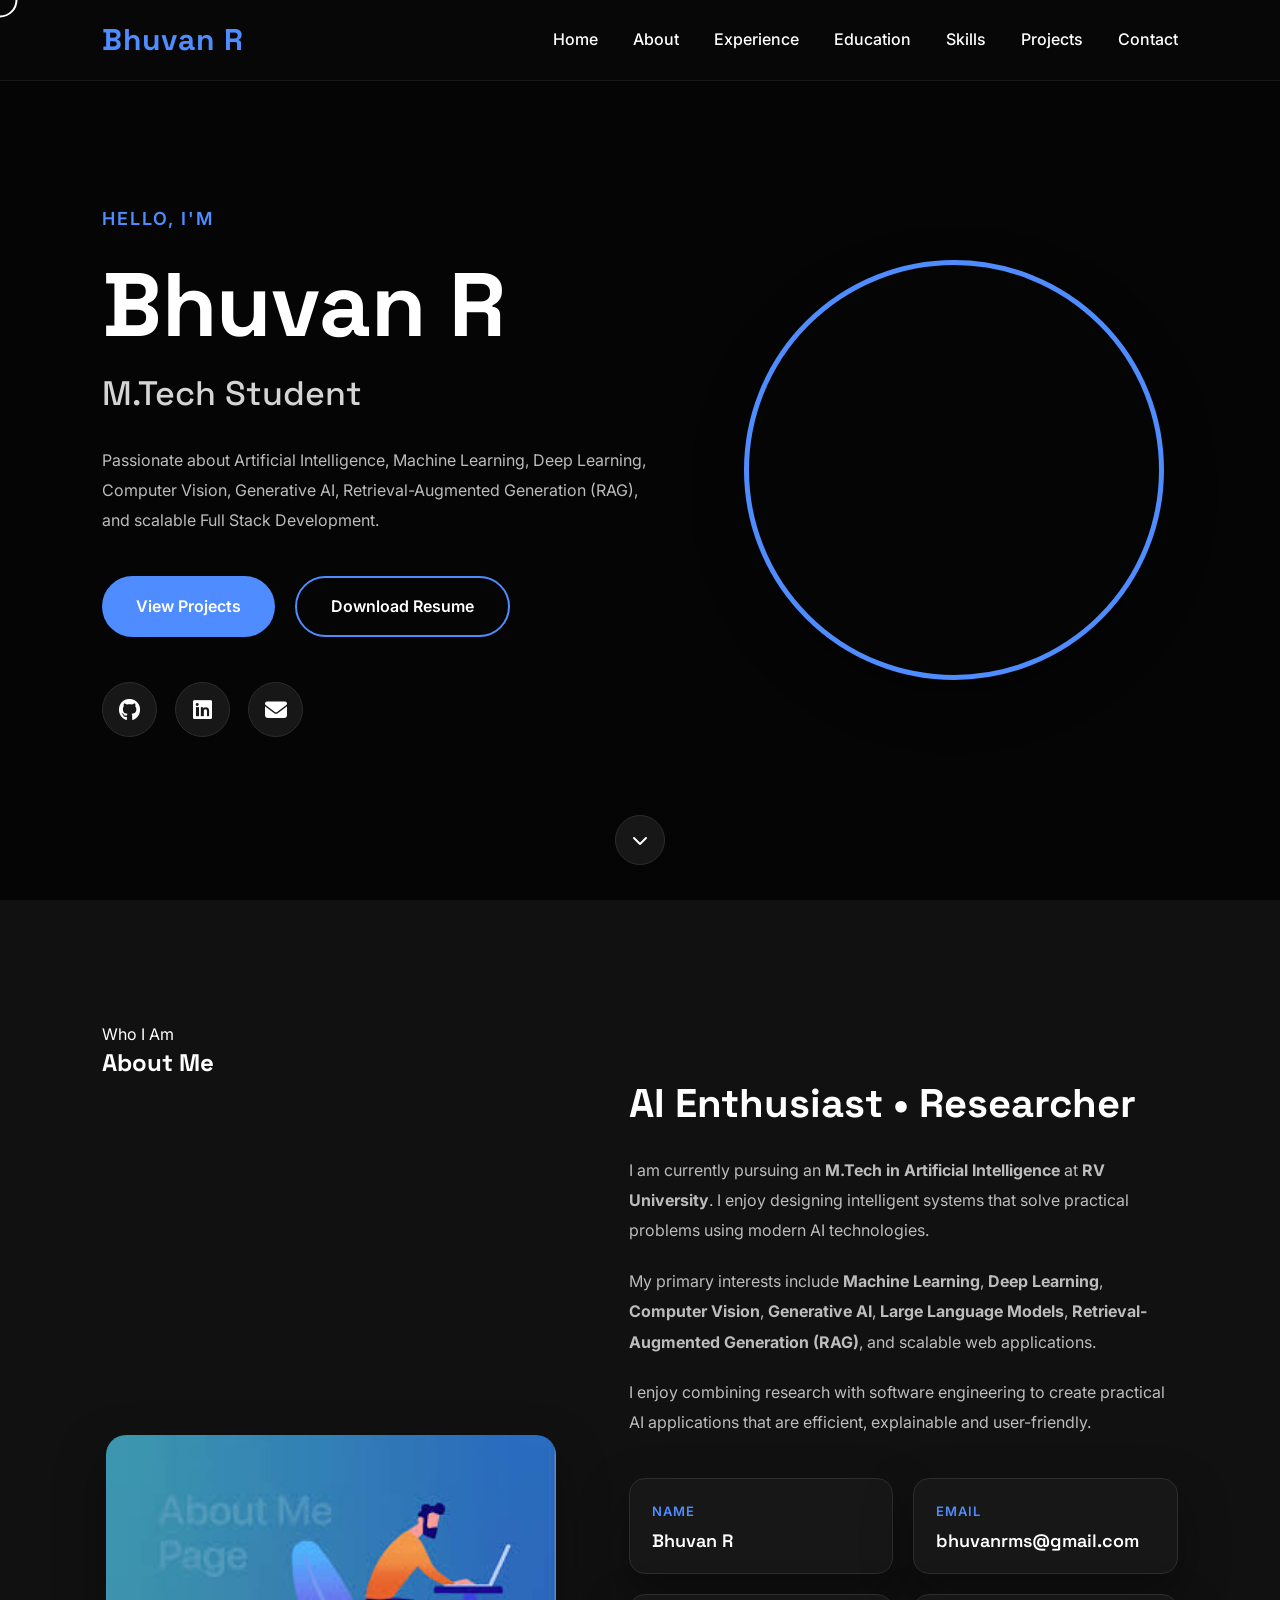
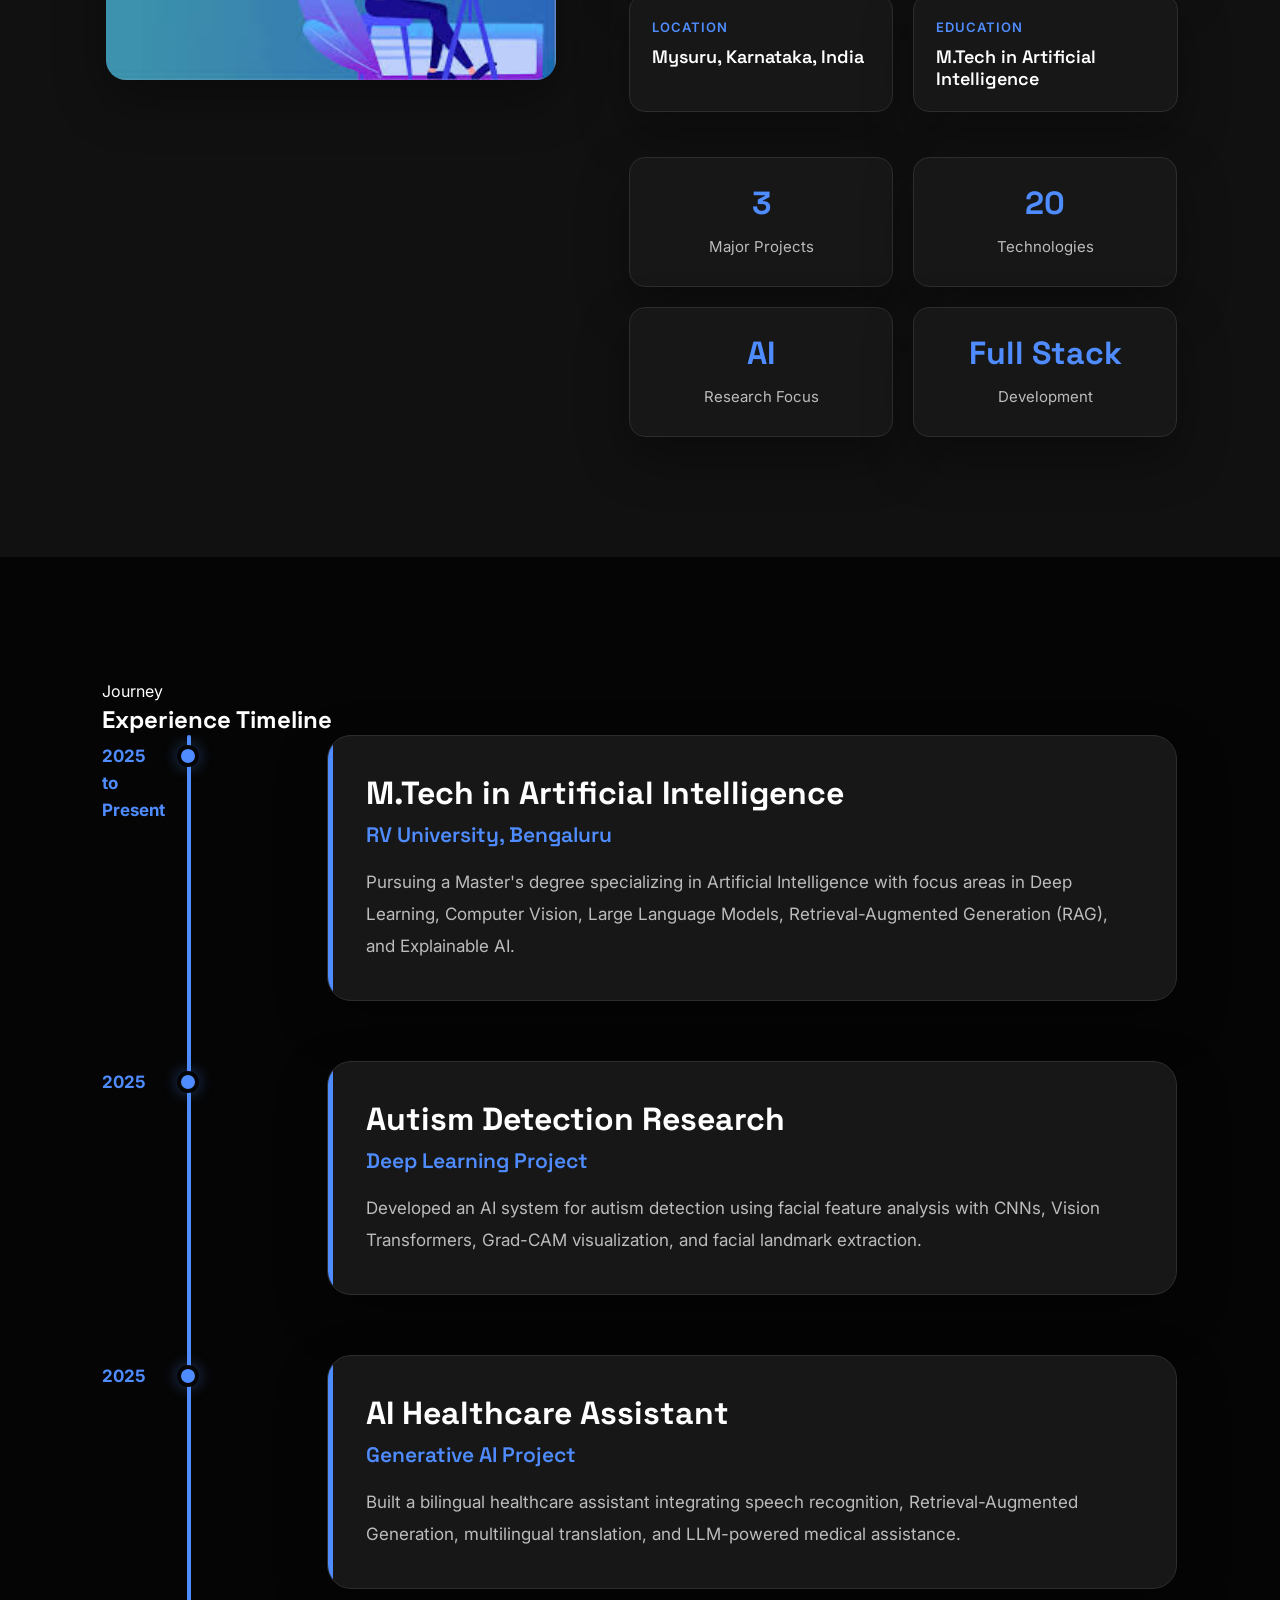
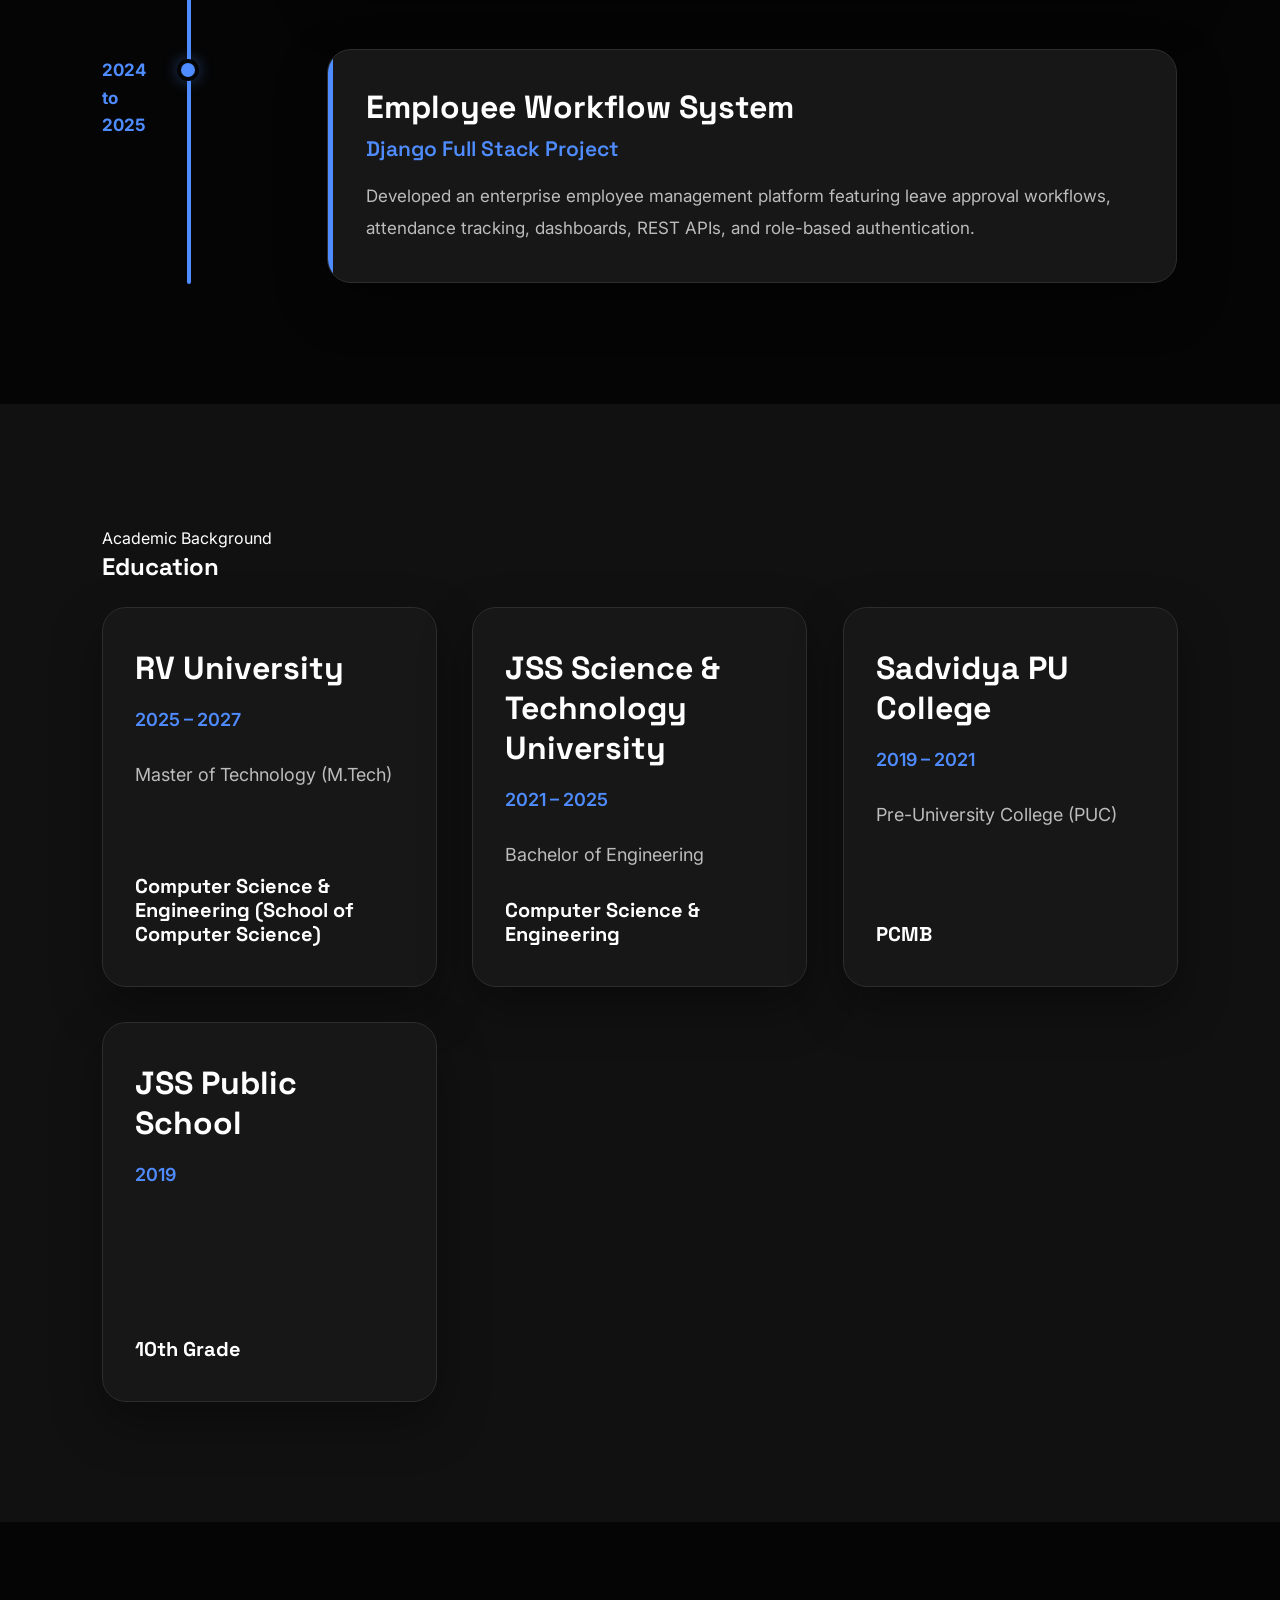
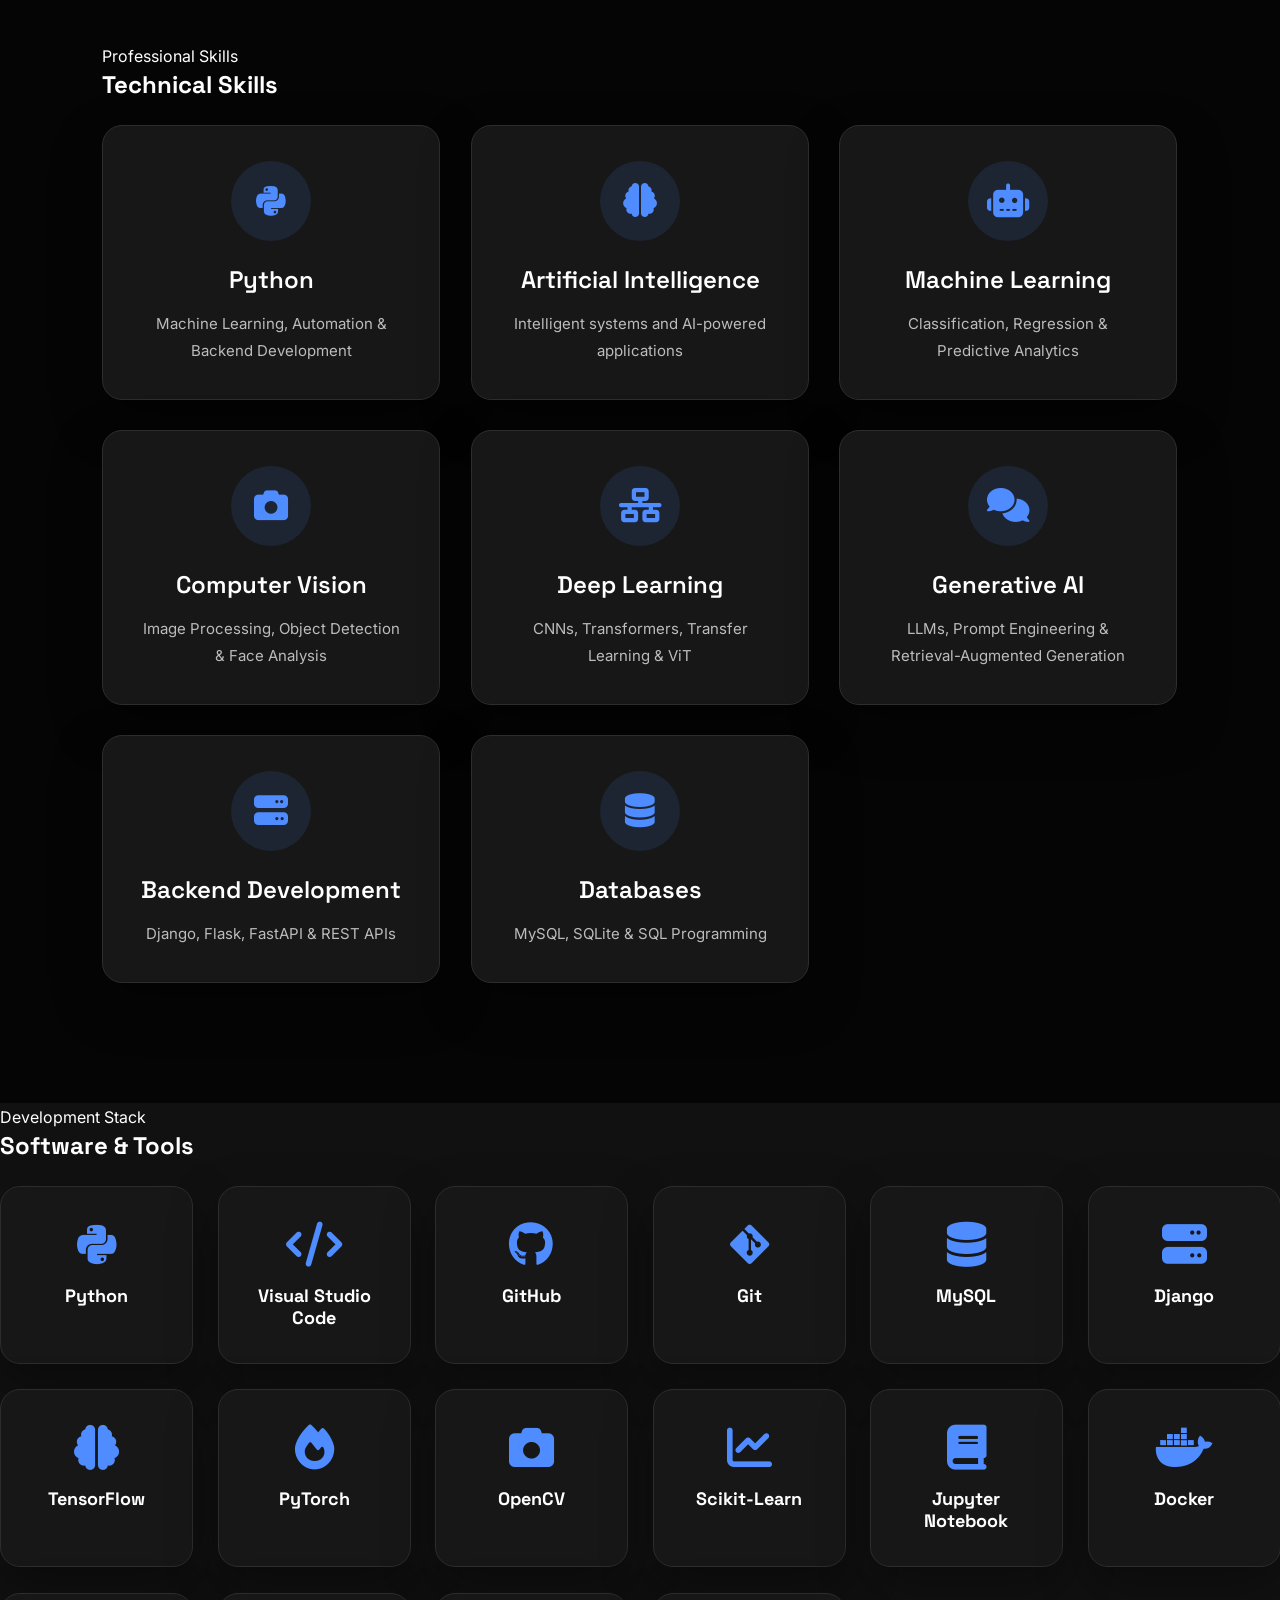
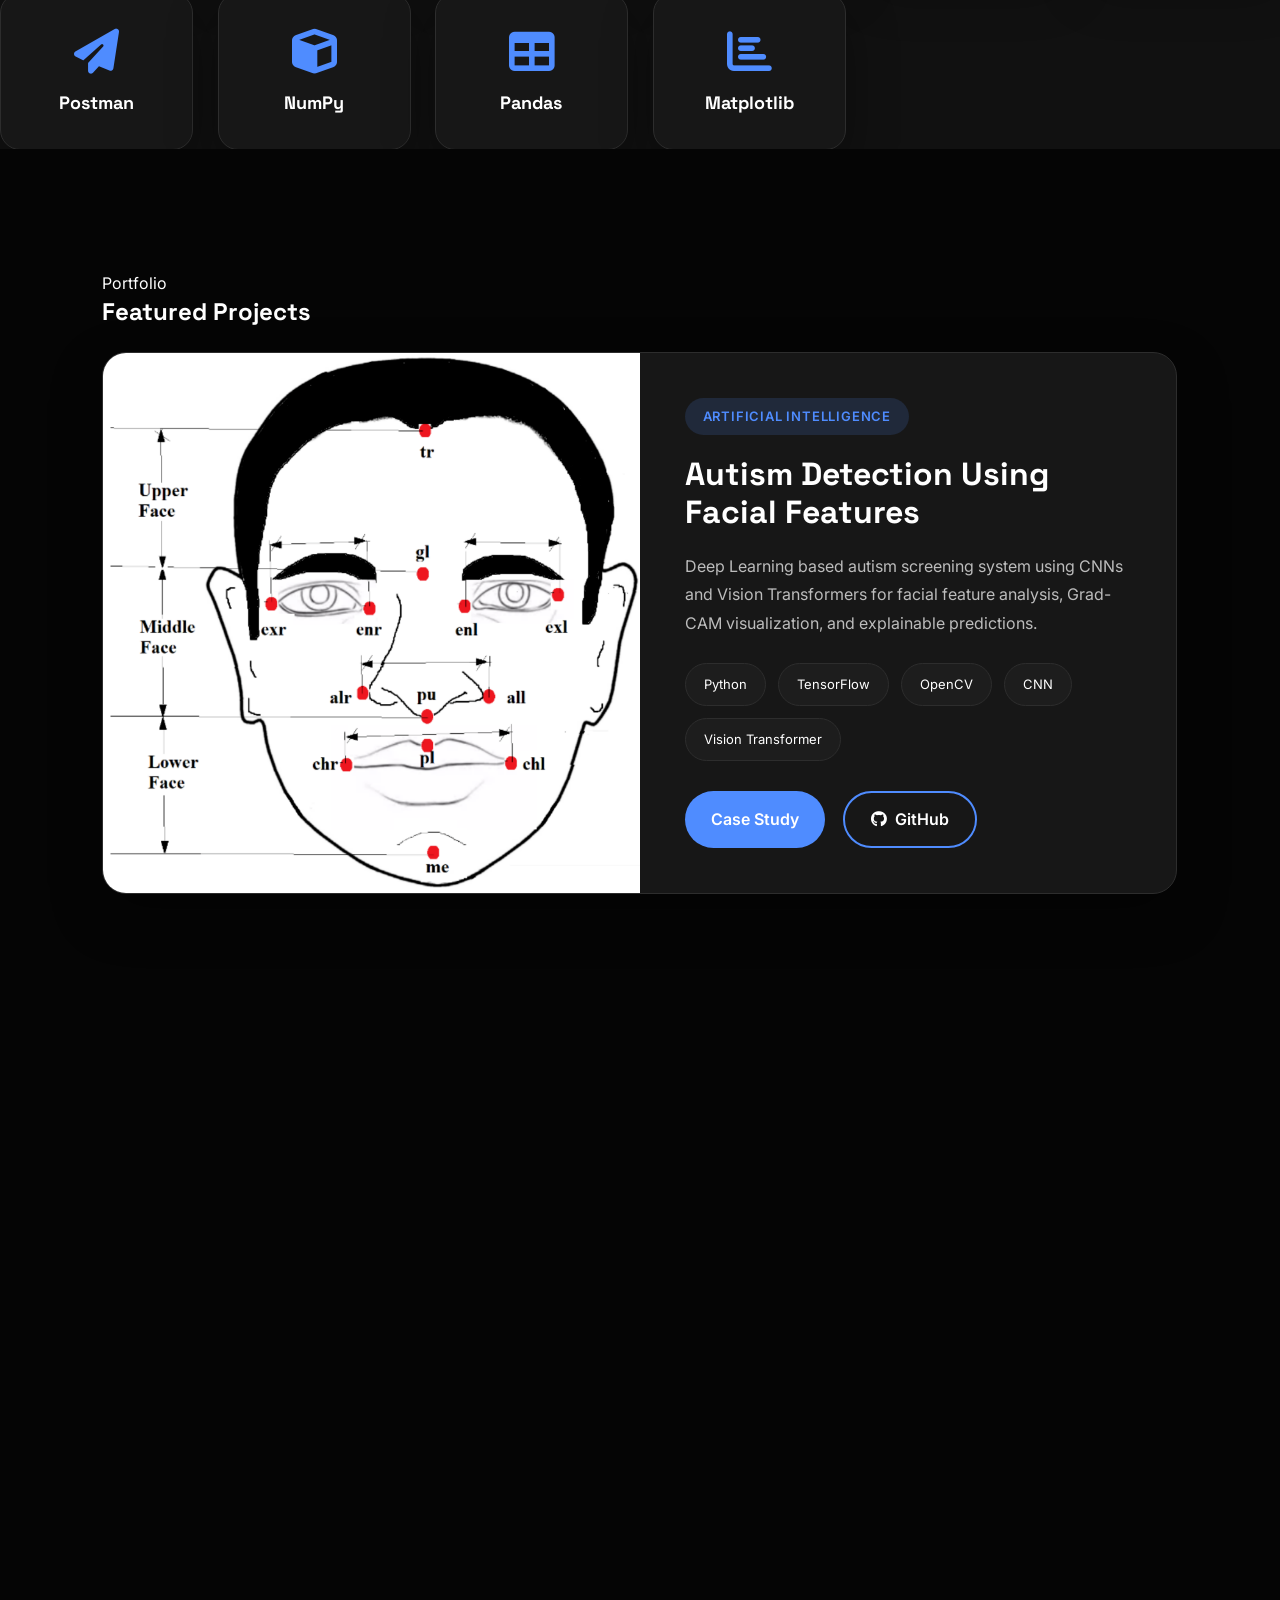
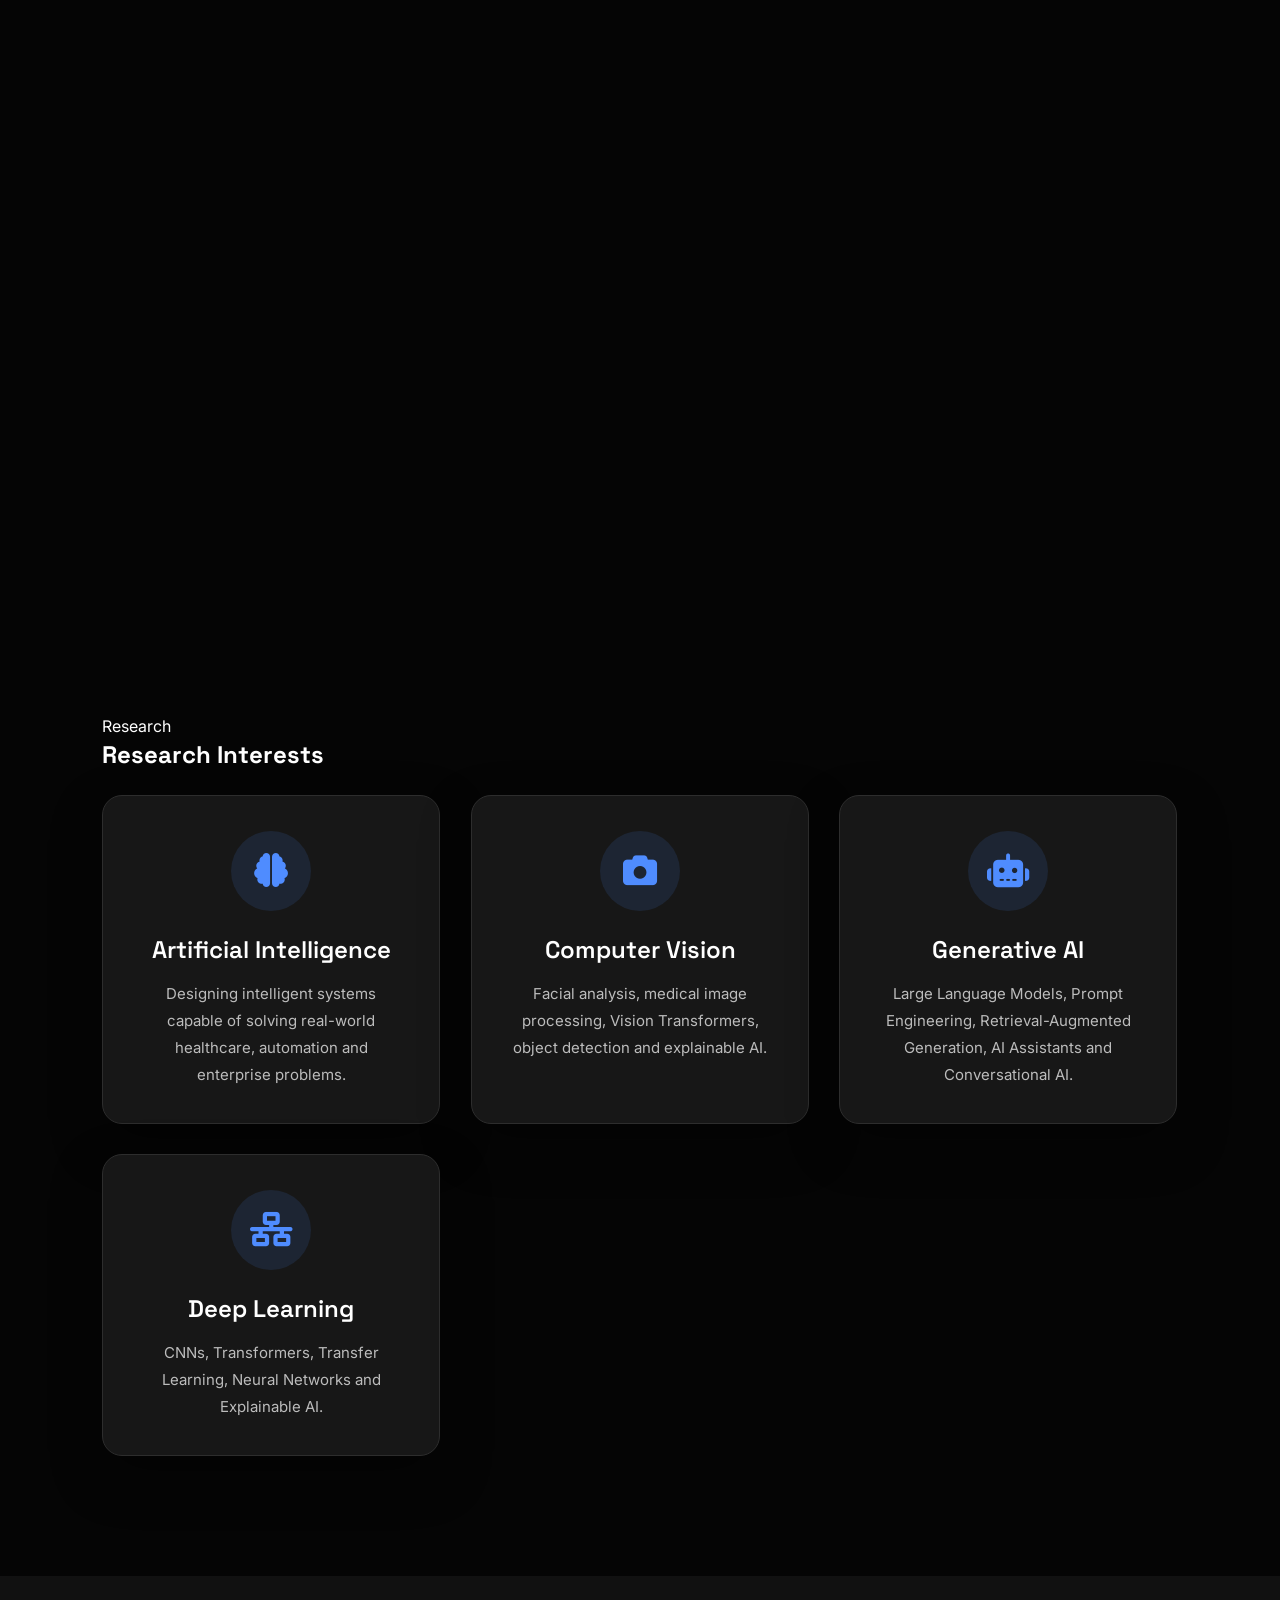
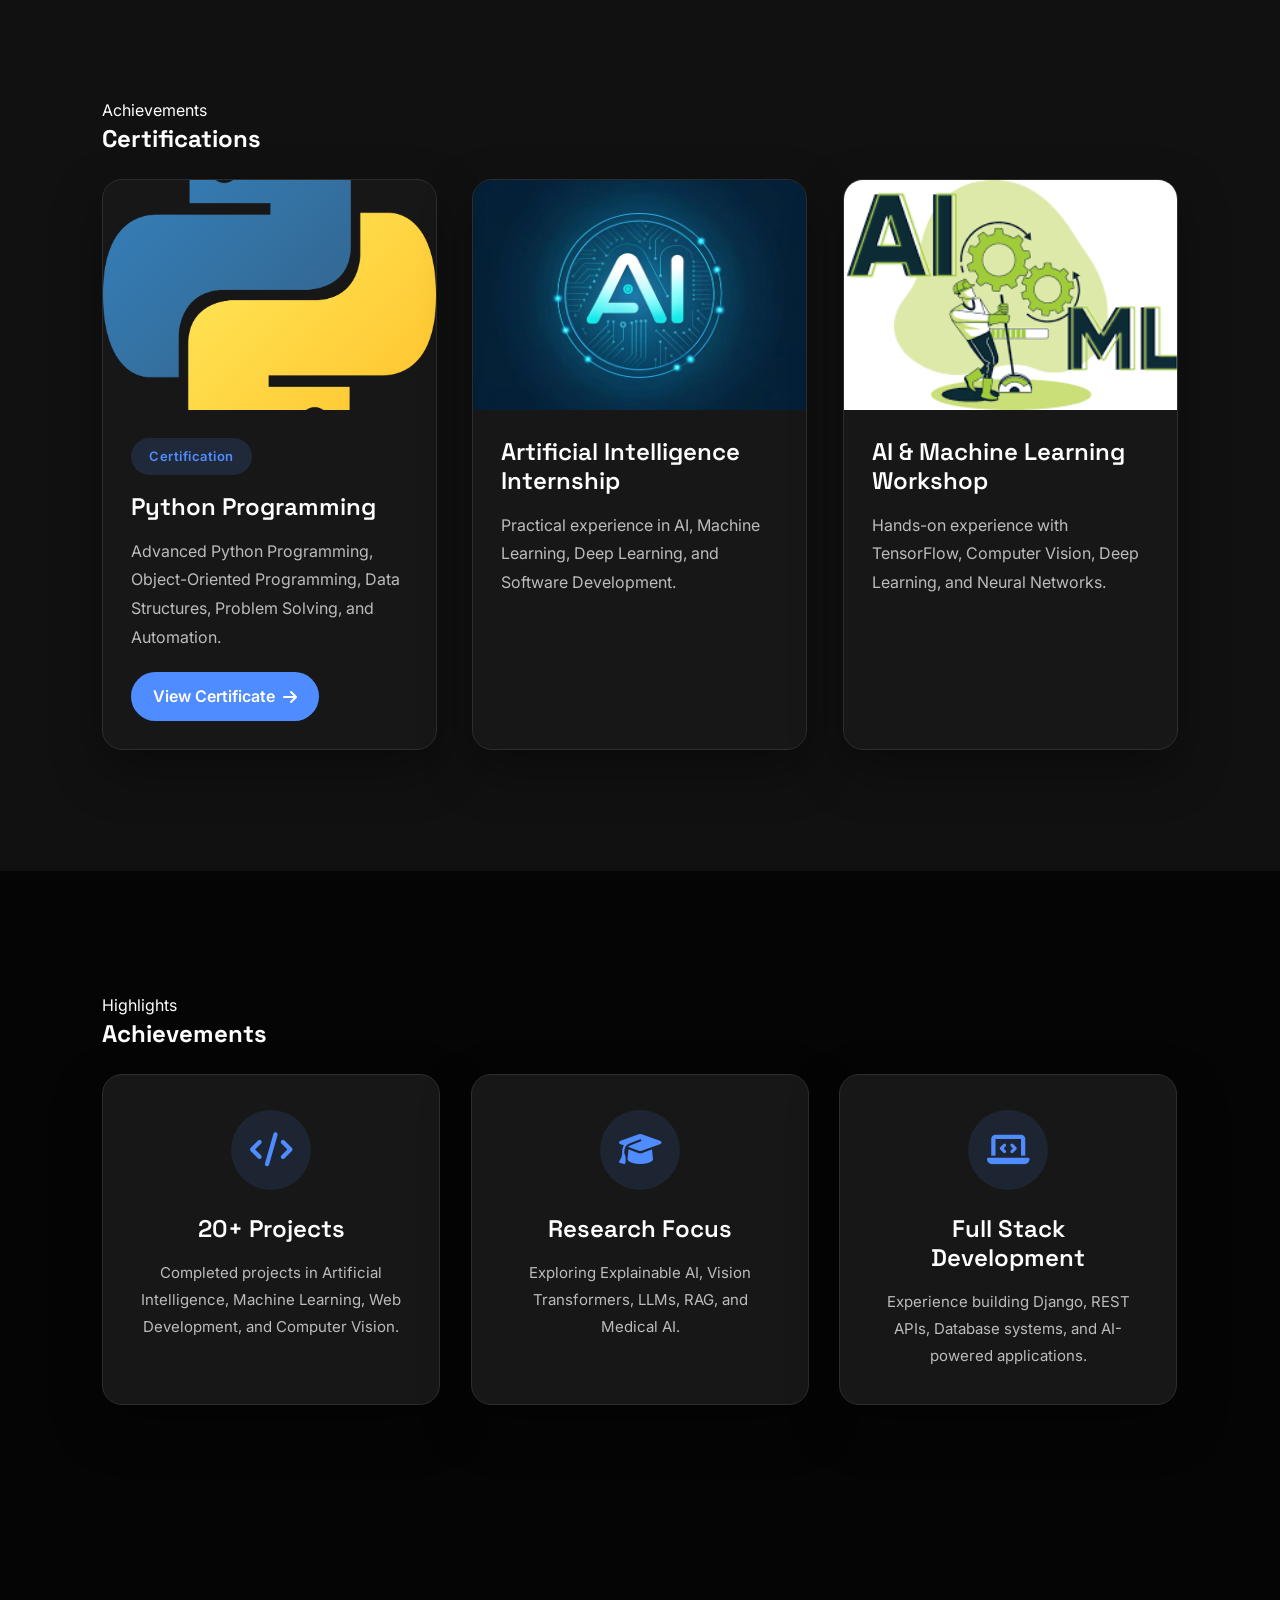
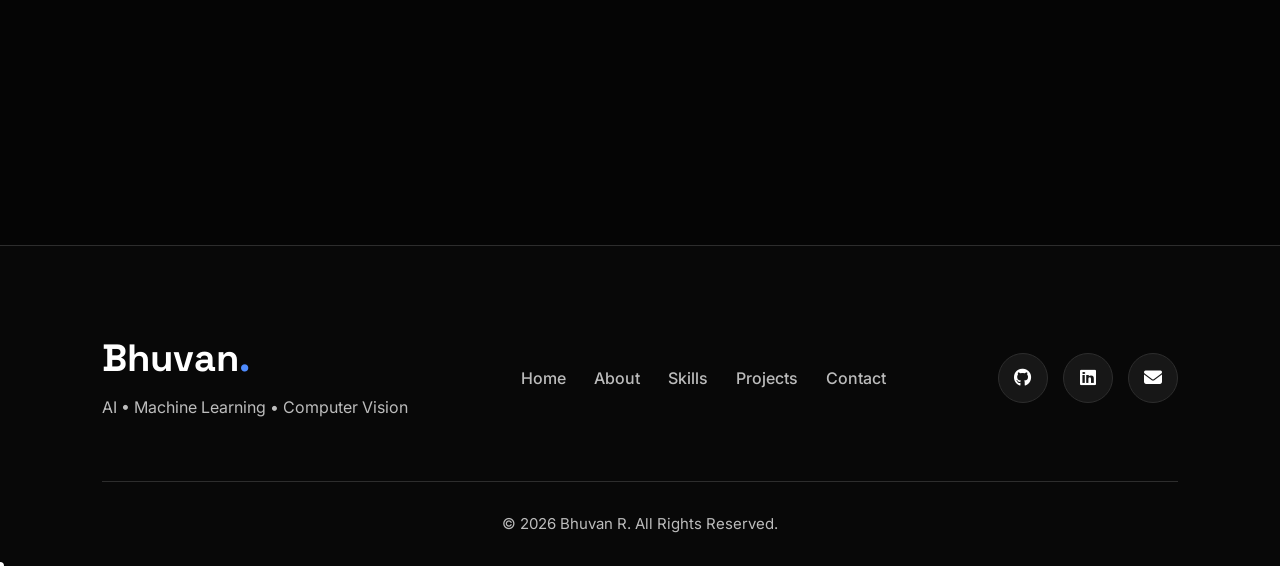
==== index.html @ 35d03d97 "Initial portfolio website" ====
<!DOCTYPE html>
<html lang="en">

    <head>

        <meta charset="UTF-8">

        <meta name="viewport" content="width=device-width, initial-scale=1.0">

        <meta name="description" content="Portfolio of Bhuvan R">

        <meta name="keywords"
            content="Bhuvan R, AI Engineer, Machine Learning, Computer Vision, Deep Learning, Portfolio">

        <meta name="author" content="Bhuvan R">

        <meta name="theme-color" content="#050505">

        <title>Bhuvan R | Student</title>

        <link rel="icon" type="image/x-icon" href="assets/icons/favicon.ico">

        <link
            href="https://fonts.googleapis.com/css2?family=Space+Grotesk:wght@300;400;500;600;700&family=Inter:wght@300;400;500;600;700&display=swap"
            rel="stylesheet">

        <link rel="stylesheet"
            href="https://cdnjs.cloudflare.com/ajax/libs/font-awesome/6.6.0/css/all.min.css">

        <!-- CSS -->

        <link rel="stylesheet" href="css/style.css">

    </head>

    <body>

        <div id="loader">

            <div class="loader-content">

                <h1>BR</h1>

                <p>Loading Portfolio</p>

                <div class="loading-bar">

                    <span></span>

                </div>

            </div>

        </div>

        <header>

            <nav class="navbar">

                <div class="logo">

                    <a href="#hero">

                        <span>Bhuvan R</span>

                    </a>

                </div>

                <ul class="nav-links">

                    <li><a href="#hero">Home</a></li>

                    <li><a href="#about">About</a></li>

                    <li><a href="#experience">Experience</a></li>

                    <li><a href="#education">Education</a></li>

                    <li><a href="#skills">Skills</a></li>

                    <li><a href="#projects">Projects</a></li>

                    <li><a href="#contact">Contact</a></li>

                </ul>

                <div class="menu-btn">

                    <i class="fas fa-bars"></i>

                </div>

            </nav>

        </header>

        <main>

            <section id="hero"
                class="hero fade-up">

                <div class="hero-left">

                    <p class="intro">Hello, I'm </p>

                    <h1> Bhuvan R </h1>

                    <h2> M.Tech Student </h2>

                    <p class="hero-description">

                        Passionate about Artificial Intelligence,
                        Machine Learning,
                        Deep Learning,
                        Computer Vision,
                        Generative AI,
                        Retrieval-Augmented Generation (RAG),
                        and scalable Full Stack Development.

                    </p>

                    <div class="hero-buttons">

                        <a href="#projects" class="primary-btn"> View Projects
                        </a>

                        <a href="assets/resume/Bhuvan_Resume.pdf"
                            class="secondary-btn" download> Download Resume </a>

                    </div>

                    <div class="social-icons">

                        <a href="https://github.com/Thor-asgardian"
                            target="_blank" aria-label="GitHub">

                            <i class="fab fa-github"></i>

                        </a>

                        <a
                            href="https://www.linkedin.com/in/bhuvan-r-94983130b/"
                            target="_blank" aria-label="LinkedIn">

                            <i class="fab fa-linkedin"></i>

                        </a>

                        <a href="mailto:bhuvanrms@gmail.com" aria-label="Email">

                            <i class="fas fa-envelope"></i>

                        </a>

                    </div>

                </div>

                <div class="hero-right">

                    <div class="hero-image">

                        <img src="assets/images/profile.png" alt="Bhuvan R"
                            draggable="false">

                    </div>

                </div>

                <a href="#about" class="scroll-down" aria-label="Scroll Down">

                    <i class="fas fa-chevron-down"></i>

                </a>

            </section>

            <section id="about"
                class="about fade-up">

                <div class="section-title">

                    <p>Who I Am</p>

                    <h2>About Me</h2>

                </div>

                <div class="about-container">

                    <div class="about-image">

                        <img src="assets/images/about.jpg" alt="About Bhuvan R"
                            loading="lazy">

                    </div>

                    <!-- Right -->

                    <div class="about-content">

                        <h3>

                            AI Enthusiast • Researcher

                        </h3>

                        <p>

                            I am currently pursuing an
                            <strong>M.Tech in Artificial Intelligence</strong>
                            at <strong>RV University</strong>.
                            I enjoy designing intelligent systems that solve
                            practical problems using modern AI technologies.

                        </p>

                        <p>

                            My primary interests include
                            <strong>Machine Learning</strong>,
                            <strong>Deep Learning</strong>,
                            <strong>Computer Vision</strong>,
                            <strong>Generative AI</strong>,
                            <strong>Large Language Models</strong>,
                            <strong>Retrieval-Augmented Generation
                                (RAG)</strong>,
                            and scalable web applications.

                        </p>

                        <p>

                            I enjoy combining research with software
                            engineering to create practical AI applications
                            that are efficient, explainable and user-friendly.

                        </p>

                        <div class="about-details">

                            <div>

                                <span>Name</span>

                                <h4>Bhuvan R</h4>

                            </div>

                            <div>

                                <span>Email</span>

                                <h4>bhuvanrms@gmail.com</h4>

                            </div>

                            <div>

                                <span>Location</span>

                                <h4>Mysuru, Karnataka, India</h4>

                            </div>

                            <div>

                                <span>Education</span>

                                <h4>M.Tech in Artificial Intelligence</h4>

                            </div>

                        </div>

                        <div class="about-highlights">

                            <div class="highlight-card zoom">

                                <h3>3</h3>

                                <p>Major Projects</p>

                            </div>

                            <div class="highlight-card zoom">

                                <h3>20</h3>

                                <p>Technologies</p>

                            </div>

                            <div class="highlight-card zoom">

                                <h3>AI</h3>

                                <p>Research Focus</p>

                            </div>

                            <div class="highlight-card zoom">

                                <h3>Full Stack</h3>

                                <p>Development</p>

                            </div>

                        </div>

                    </div>

                </div>

            </section>

            <section id="experience" class="experience fade-up">

                <div class="section-title">

                    <p>Journey</p>

                    <h2>Experience Timeline</h2>

                </div>

                <div class="timeline">

                    <div class="timeline-item">

                        <div class="timeline-date">

                            2025 <br>to<br> Present

                        </div>

                        <div class="timeline-content slide-left">

                            <h3>M.Tech in Artificial Intelligence</h3>

                            <h4>RV University, Bengaluru</h4>

                            <p>

                                Pursuing a Master's degree specializing in
                                Artificial Intelligence with focus areas in
                                Deep Learning, Computer Vision,
                                Large Language Models,
                                Retrieval-Augmented Generation (RAG),
                                and Explainable AI.

                            </p>

                        </div>

                    </div>

                    <div class="timeline-item">

                        <div class="timeline-date">

                            2025

                        </div>

                        <div class="timeline-content slide-right">

                            <h3>Autism Detection Research</h3>

                            <h4>Deep Learning Project</h4>

                            <p>

                                Developed an AI system for autism detection
                                using facial feature analysis with
                                CNNs, Vision Transformers,
                                Grad-CAM visualization,
                                and facial landmark extraction.

                            </p>

                        </div>

                    </div>

                    <div class="timeline-item">

                        <div class="timeline-date">

                            2025

                        </div>

                        <div class="timeline-content slide-left">

                            <h3>AI Healthcare Assistant</h3>

                            <h4>Generative AI Project</h4>

                            <p>

                                Built a bilingual healthcare assistant
                                integrating speech recognition,
                                Retrieval-Augmented Generation,
                                multilingual translation,
                                and LLM-powered medical assistance.

                            </p>

                        </div>

                    </div>

                    <div class="timeline-item">

                        <div class="timeline-date">

                            2024 <br>to<br> 2025

                        </div>

                        <div class="timeline-content slide-right">

                            <h3>Employee Workflow System</h3>

                            <h4>Django Full Stack Project</h4>

                            <p>

                                Developed an enterprise employee
                                management platform featuring
                                leave approval workflows,
                                attendance tracking,
                                dashboards,
                                REST APIs,
                                and role-based authentication.

                            </p>

                        </div>

                    </div>

                </div>

            </section>

            <section id="education"
                class="education fade-up">

                <div class="section-title">

                    <p>Academic Background</p>

                    <h2>Education</h2> <br>

                </div>

                <div class="education-grid">

                    <div class="education-card zoom">

                        <h3>

                            RV University

                        </h3>

                        <span>

                            2025 – 2027

                        </span>

                        <p>

                            Master of Technology (M.Tech)

                        </p>

                        <h4>

                            Computer Science & Engineering (School of Computer
                            Science)

                        </h4>

                    </div>

                    <div class="education-card zoom">

                        <h3>

                            JSS Science & Technology University

                        </h3>

                        <span>

                            2021 – 2025

                        </span>

                        <p>

                            Bachelor of Engineering

                        </p>

                        <h4>

                            Computer Science & Engineering

                        </h4>

                    </div>

                    <div class="education-card zoom">

                        <h3>

                            Sadvidya PU College

                        </h3>

                        <span>

                            2019 – 2021

                        </span>

                        <p>

                            Pre-University College (PUC)

                        </p>

                        <h4>

                            PCMB

                        </h4>

                    </div>

                    <div class="education-card zoom">

                        <h3>

                            JSS Public School

                        </h3>

                        <span>

                            2019

                        </span>

                        <h4>

                            10th Grade

                        </h4>

                    </div>

                </div>

            </section>

            <section id="skills"
                class="skills fade-up">

                <div class="section-title">

                    <p>Professional Skills</p>

                    <h2>Technical Skills</h2>

                </div> <br>

                <div class="skills-grid">

                    <div class="skill-card zoom">
                        <i class="fab fa-python"></i>
                        <h3>Python</h3>
                        <p>Machine Learning, Automation & Backend
                            Development</p>
                    </div>

                    <div class="skill-card zoom">
                        <i class="fas fa-brain"></i>
                        <h3>Artificial Intelligence</h3>
                        <p>Intelligent systems and AI-powered applications</p>
                    </div>

                    <div class="skill-card zoom">
                        <i class="fas fa-robot"></i>
                        <h3>Machine Learning</h3>
                        <p>Classification, Regression & Predictive Analytics</p>
                    </div>

                    <div class="skill-card zoom">
                        <i class="fas fa-camera"></i>
                        <h3>Computer Vision</h3>
                        <p>Image Processing, Object Detection & Face
                            Analysis</p>
                    </div>

                    <div class="skill-card zoom">
                        <i class="fas fa-network-wired"></i>
                        <h3>Deep Learning</h3>
                        <p>CNNs, Transformers, Transfer Learning & ViT</p>
                    </div>

                    <div class="skill-card zoom">
                        <i class="fas fa-comments"></i>
                        <h3>Generative AI</h3>
                        <p>LLMs, Prompt Engineering & Retrieval-Augmented
                            Generation</p>
                    </div>

                    <div class="skill-card zoom">
                        <i class="fas fa-server"></i>
                        <h3>Backend Development</h3>
                        <p>Django, Flask, FastAPI & REST APIs</p>
                    </div>

                    <div class="skill-card zoom">
                        <i class="fas fa-database"></i>
                        <h3>Databases</h3>
                        <p>MySQL, SQLite & SQL Programming</p>
                    </div>

                </div>

            </section>

            <section id="software"
                class="software fade-up">

                <div class="section-title">

                    <p>Development Stack</p>

                    <h2>Software & Tools</h2> <br>

                </div>

                <div class="software-grid">

                    <div class="tool-card zoom">
                        <i class="fab fa-python"></i>
                        <h3>Python</h3>
                    </div>

                    <div class="tool-card zoom">
                        <i class="fas fa-code"></i>
                        <h3>Visual Studio Code</h3>
                    </div>

                    <div class="tool-card zoom">
                        <i class="fab fa-github"></i>
                        <h3>GitHub</h3>
                    </div>

                    <div class="tool-card zoom">
                        <i class="fab fa-git-alt"></i>
                        <h3>Git</h3>
                    </div>

                    <div class="tool-card zoom">
                        <i class="fas fa-database"></i>
                        <h3>MySQL</h3>
                    </div>

                    <div class="tool-card zoom">
                        <i class="fas fa-server"></i>
                        <h3>Django</h3>
                    </div>

                    <div class="tool-card zoom">
                        <i class="fas fa-brain"></i>
                        <h3>TensorFlow</h3>
                    </div>

                    <div class="tool-card zoom">
                        <i class="fas fa-fire"></i>
                        <h3>PyTorch</h3>
                    </div>

                    <div class="tool-card zoom">
                        <i class="fas fa-camera"></i>
                        <h3>OpenCV</h3>
                    </div>

                    <div class="tool-card zoom">
                        <i class="fas fa-chart-line"></i>
                        <h3>Scikit-Learn</h3>
                    </div>

                    <div class="tool-card zoom">
                        <i class="fas fa-book"></i>
                        <h3>Jupyter Notebook</h3>
                    </div>

                    <div class="tool-card zoom">
                        <i class="fab fa-docker"></i>
                        <h3>Docker</h3>
                    </div>

                    <div class="tool-card zoom">
                        <i class="fas fa-paper-plane"></i>
                        <h3>Postman</h3>
                    </div>

                    <div class="tool-card zoom">
                        <i class="fas fa-cube"></i>
                        <h3>NumPy</h3>
                    </div>

                    <div class="tool-card zoom">
                        <i class="fas fa-table"></i>
                        <h3>Pandas</h3>
                    </div>

                    <div class="tool-card zoom">
                        <i class="fas fa-chart-bar"></i>
                        <h3>Matplotlib</h3>
                    </div>

                </div>

            </section>

            <section id="projects"
                class="projects fade-up">

                <div class="section-title">

                    <p>Portfolio</p>

                    <h2>Featured Projects</h2> <br>

                </div>

                <div class="project-container">

                    <article class="project-card zoom">

                        <div class="project-image">

                            <img src="assets/images/projects/autism-cover.jpg"
                                alt="Autism Detection" loading="lazy">

                        </div>

                        <div class="project-content">

                            <span class="project-tag">

                                Artificial Intelligence

                            </span>

                            <h3>

                                Autism Detection Using Facial Features

                            </h3>

                            <p>

                                Deep Learning based autism screening system
                                using CNNs and Vision Transformers for
                                facial feature analysis, Grad-CAM
                                visualization, and explainable predictions.

                            </p>

                            <div class="tech-stack">

                                <span>Python</span>
                                <span>TensorFlow</span>
                                <span>OpenCV</span>
                                <span>CNN</span>
                                <span>Vision Transformer</span>

                            </div>

                            <div class="project-links">

                                <a href="pages/autism.html" class="primary-btn">

                                    Case Study

                                </a>

                                <a href="https://github.com/Thor-asgardian"
                                    target="_blank" class="secondary-btn">

                                    <i class="fab fa-github"></i>

                                    GitHub

                                </a>

                            </div>

                        </div>

                    </article>

                    <article class="project-card zoom">

                        <div class="project-image">

                            <img
                                src="assets/images/projects/healthcare-cover.jpg"
                                alt="Healthcare Assistant" loading="lazy">

                        </div>

                        <div class="project-content">

                            <span class="project-tag">

                                Generative AI

                            </span>

                            <h3>

                                AI Powered Bilingual Healthcare Assistant

                            </h3>

                            <p>

                                Intelligent healthcare assistant integrating
                                Speech Recognition,
                                Translation,
                                Retrieval-Augmented Generation,
                                and Large Language Models
                                for multilingual medical assistance.

                            </p>

                            <div class="tech-stack">

                                <span>Python</span>
                                <span>RAG</span>
                                <span>LLM</span>
                                <span>Whisper</span>
                                <span>Gemini</span>

                            </div>

                            <div class="project-links">

                                <a href="pages/healthcare.html"
                                    class="primary-btn">

                                    Case Study

                                </a>

                                <a href="https://github.com/Thor-asgardian"
                                    target="_blank" class="secondary-btn">

                                    <i class="fab fa-github"></i>

                                    GitHub

                                </a>

                            </div>

                        </div>

                    </article>

                    <article class="project-card zoom">

                        <div class="project-image">

                            <img src="assets/images/projects/employee-cover.jpg"
                                alt="Employee Workflow" loading="lazy">

                        </div>

                        <div class="project-content">

                            <span class="project-tag">

                                Full Stack Development

                            </span>

                            <h3>

                                Employee Workflow & Leave Management System

                            </h3>

                            <p>

                                Enterprise employee management platform
                                featuring leave approval workflows,
                                attendance tracking,
                                analytics dashboards,
                                REST APIs,
                                and role-based authentication.

                            </p>

                            <div class="tech-stack">

                                <span>Django</span>
                                <span>Python</span>
                                <span>MySQL</span>
                                <span>REST API</span>
                                <span>Machine Learning</span>

                            </div>

                            <div class="project-links">

                                <a href="pages/employee.html"
                                    class="primary-btn">

                                    Case Study

                                </a>

                                <a href="https://github.com/Thor-asgardian"
                                    target="_blank" class="secondary-btn">

                                    <i class="fab fa-github"></i>

                                    GitHub

                                </a>

                            </div>

                        </div>

                    </article>

                </div>

            </section>

            <section id="research"
                class="research fade-up">

                <div class="section-title">

                    <p>Research</p>

                    <h2>Research Interests</h2> <br>

                </div>

                <div class="research-grid">

                    <div class="research-card zoom">

                        <i class="fas fa-brain"></i>

                        <h3>Artificial Intelligence</h3>

                        <p>

                            Designing intelligent systems capable of
                            solving real-world healthcare,
                            automation and enterprise problems.

                        </p>

                    </div>

                    <div class="research-card zoom">

                        <i class="fas fa-camera"></i>

                        <h3>Computer Vision</h3>

                        <p>

                            Facial analysis, medical image processing,
                            Vision Transformers,
                            object detection and explainable AI.

                        </p>

                    </div>

                    <div class="research-card zoom">

                        <i class="fas fa-robot"></i>

                        <h3>Generative AI</h3>

                        <p>

                            Large Language Models,
                            Prompt Engineering,
                            Retrieval-Augmented Generation,
                            AI Assistants and Conversational AI.

                        </p>

                    </div>

                    <div class="research-card zoom">

                        <i class="fas fa-network-wired"></i>

                        <h3>Deep Learning</h3>

                        <p>

                            CNNs,
                            Transformers,
                            Transfer Learning,
                            Neural Networks
                            and Explainable AI.

                        </p>

                    </div>

                </div>

            </section>

            <section id="certifications"
                class="certifications fade-up">

                <div class="section-title">

                    <p>Achievements</p>

                    <h2>Certifications</h2> <br>

                </div>

                <div class="certificate-grid">

                    <article class="certificate-card zoom">

                        <img src="assets/images/certificates/python.jpg"
                            alt="Python Certificate" loading="lazy">

                        <div class="certificate-content">

                            <span class="certificate-badge">
                                Certification
                            </span>

                            <h3>Python Programming</h3>

                            <p>
                                Advanced Python Programming,
                                Object-Oriented Programming,
                                Data Structures,
                                Problem Solving,
                                and Automation.
                            </p>

                            <a href="assets/certificates/python-certificate.pdf"
                                class="certificate-btn"
                                target="_blank">

                                View Certificate

                                <i class="fas fa-arrow-right"></i>

                            </a>

                        </div>

                    </article>

                    <article class="certificate-card zoom">

                        <img src="assets/images/certificates/internship.jpg"
                            alt="Internship Certificate" loading="lazy">

                        <div class="certificate-content">

                            <h3>

                                Artificial Intelligence Internship

                            </h3>

                            <p>

                                Practical experience in AI,
                                Machine Learning,
                                Deep Learning,
                                and Software Development.

                            </p>

                        </div>

                    </article>

                    <article class="certificate-card zoom">

                        <img src="assets/images/certificates/workshop.jpg"
                            alt="Workshop Certificate" loading="lazy">

                        <div class="certificate-content">

                            <h3>

                                AI & Machine Learning Workshop

                            </h3>

                            <p>

                                Hands-on experience with
                                TensorFlow,
                                Computer Vision,
                                Deep Learning,
                                and Neural Networks.

                            </p>

                        </div>

                    </article>

                </div>

            </section>

            <section id="achievements"
                class="research fade-up">

                <div class="section-title">

                    <p>Highlights</p>

                    <h2>Achievements</h2> <br>

                </div>

                <div class="research-grid">

                    <div class="research-card zoom">

                        <i class="fas fa-code"></i>

                        <h3>20+ Projects</h3>

                        <p>

                            Completed projects in
                            Artificial Intelligence,
                            Machine Learning,
                            Web Development,
                            and Computer Vision.

                        </p>

                    </div>

                    <div class="research-card zoom">

                        <i class="fas fa-graduation-cap"></i>

                        <h3>Research Focus</h3>

                        <p>

                            Exploring Explainable AI,
                            Vision Transformers,
                            LLMs,
                            RAG,
                            and Medical AI.

                        </p>

                    </div>

                    <div class="research-card zoom">

                        <i class="fas fa-laptop-code"></i>

                        <h3>Full Stack Development</h3>

                        <p>

                            Experience building
                            Django,
                            REST APIs,
                            Database systems,
                            and AI-powered applications.

                        </p>

                    </div>

                    <div class="research-card zoom">

                        <i class="fas fa-lightbulb"></i>

                        <h3>Continuous Learning</h3>

                        <p>

                            Passionate about learning
                            modern AI technologies,
                            research methodologies,
                            and software engineering practices.

                        </p>

                    </div>

                </div>

            </section>

            <section id="github"
                class="github fade-up">

                <div class="section-title">

                    <p>Open Source</p>

                    <h2>GitHub</h2> <br>

                </div>

                <div class="github-container">

                    <div class="github-card zoom">

                        <i class="fab fa-github"></i>

                        <h3>GitHub Profile</h3>

                        <p>

                            Explore my repositories,
                            AI projects,
                            research work,
                            full-stack applications,
                            and open-source contributions.

                        </p>

                        <a href="https://github.com/Thor-asgardian"
                            target="_blank" class="github-btn"
                            aria-label="GitHub">

                            Visit GitHub

                            <i class="fas fa-arrow-right"></i>

                        </a>

                    </div>

                    <div class="github-stats">

                        <div class="stat-box zoom">

                            <h2>20+</h2>

                            <p>Projects</p>

                        </div>

                        <div class="stat-box zoom">

                            <h2>15+</h2>

                            <p>Technologies</p>

                        </div>

                        <div class="stat-box zoom">

                            <h2>3</h2>

                            <p>Major AI Projects</p>

                        </div>

                        <div class="stat-box zoom">

                            <h2>∞</h2>

                            <p>Learning</p>

                        </div>

                    </div>

                </div>

            </section>

            <section id="contact" class="contact fade-up">

                <div class="section-title">

                    <p>Get In Touch</p>

                    <h2>Contact Me</h2>

                </div>

                <div class="contact-container">

                    <div class="contact-left">

                        <h3>

                            Let's Build Something Amazing Together

                        </h3>

                        <p>

                            I'm always interested in discussing
                            Artificial Intelligence,
                            Machine Learning,
                            Computer Vision,
                            Full Stack Development,
                            internships,
                            research collaborations,
                            and innovative software projects.

                        </p>

                        <div class="contact-info">

                            <div class="info">

                                <i class="fas fa-envelope"></i>

                                <span>

                                    bhuvanrms@gmail.com

                                </span>

                            </div>

                            <div class="info">

                                <i class="fas fa-phone"></i>

                                <span>

                                    +91 7019969393

                                </span>

                            </div>

                            <div class="info">

                                <i class="fas fa-location-dot"></i>

                                <span>

                                    Mysuru, Karnataka, India

                                </span>

                            </div>

                        </div>

                        <div class="contact-social">

                            <a href="https://github.com/Thor-asgardian"
                                target="_blank" aria-label="GitHub">

                                <i class="fab fa-github"></i>

                            </a>

                            <a
                                href="https://www.linkedin.com/in/bhuvan-r-94983130b/"
                                target="_blank" aria-label="LinkedIn">

                                <i class="fab fa-linkedin"></i>

                            </a>

                            <a href="mailto:bhuvanrms@gmail.com"
                                aria-label="Email">

                                <i class="fas fa-envelope"></i>

                            </a>

                        </div>

                    </div>

                    <div class="contact-right">

                        <form id="contactForm">

                            <input type="text" placeholder="Your Name" required>

                            <input type="email" placeholder="Your Email"
                                required>

                            <input type="text" placeholder="Subject" required>

                            <textarea rows="6"
                                placeholder="Write your message..."
                                required></textarea>

                            <button type="submit">

                                Send Message

                            </button>

                        </form>

                    </div>

                </div>

            </section>

        </main>

        <footer>

            <div class="footer-container">

                <div class="footer-left">

                    <h2>

                        Bhuvan<span>.</span>

                    </h2>

                    <p>

                        AI • Machine Learning • Computer Vision

                    </p>

                </div>

                <div class="footer-links">

                    <a href="#hero">Home</a>

                    <a href="#about">About</a>

                    <a href="#skills">Skills</a>

                    <a href="#projects">Projects</a>

                    <a href="#contact">Contact</a>

                </div>

                <div class="footer-social">

                    <a href="https://github.com/Thor-asgardian"
                        target="_blank"
                        aria-label="GitHub">

                        <i class="fab fa-github"></i>

                    </a>

                    <a href="https://www.linkedin.com/in/bhuvan-r-94983130b/"
                        target="_blank"
                        aria-label="LinkedIn">

                        <i class="fab fa-linkedin"></i>

                    </a>

                    <a href="mailto:bhuvanrms@gmail.com"
                        aria-label="Email">

                        <i class="fas fa-envelope"></i>

                    </a>

                </div>

            </div>

            <div class="footer-bottom">

                <p>

                    © 2026 Bhuvan R. All Rights Reserved.

                </p>

            </div>

        </footer>

        <!-- Scroll To Top -->

        <button id="scrollTop"
            aria-label="Scroll to top">

            <i class="fas fa-arrow-up"></i>

        </button>

        <!-- Custom Cursor -->

        <div class="cursor-dot"></div>

        <div class="cursor-outline"></div>

        <!-- JavaScript -->

        <script src="js/loader.js"></script>
        <script src="js/navbar.js"></script>
        <script src="js/scroll.js"></script>
        <script src="js/cursor.js"></script>
        <script src="js/animations.js"></script>
        <script src="js/script.js"></script>

    </body>

</html>
---- css/style.css ----
@import url("variables.css");
@import url("reset.css");
@import url("navbar.css");
@import url("hero.css");
@import url("about.css");
@import url("timeline.css");
@import url("skills.css");
@import url("software.css");
@import url("projects.css");
@import url("research.css");
@import url("certificates.css");
@import url("github.css");
@import url("contact.css");
@import url("footer.css");
@import url("animations.css");
@import url("responsive.css");
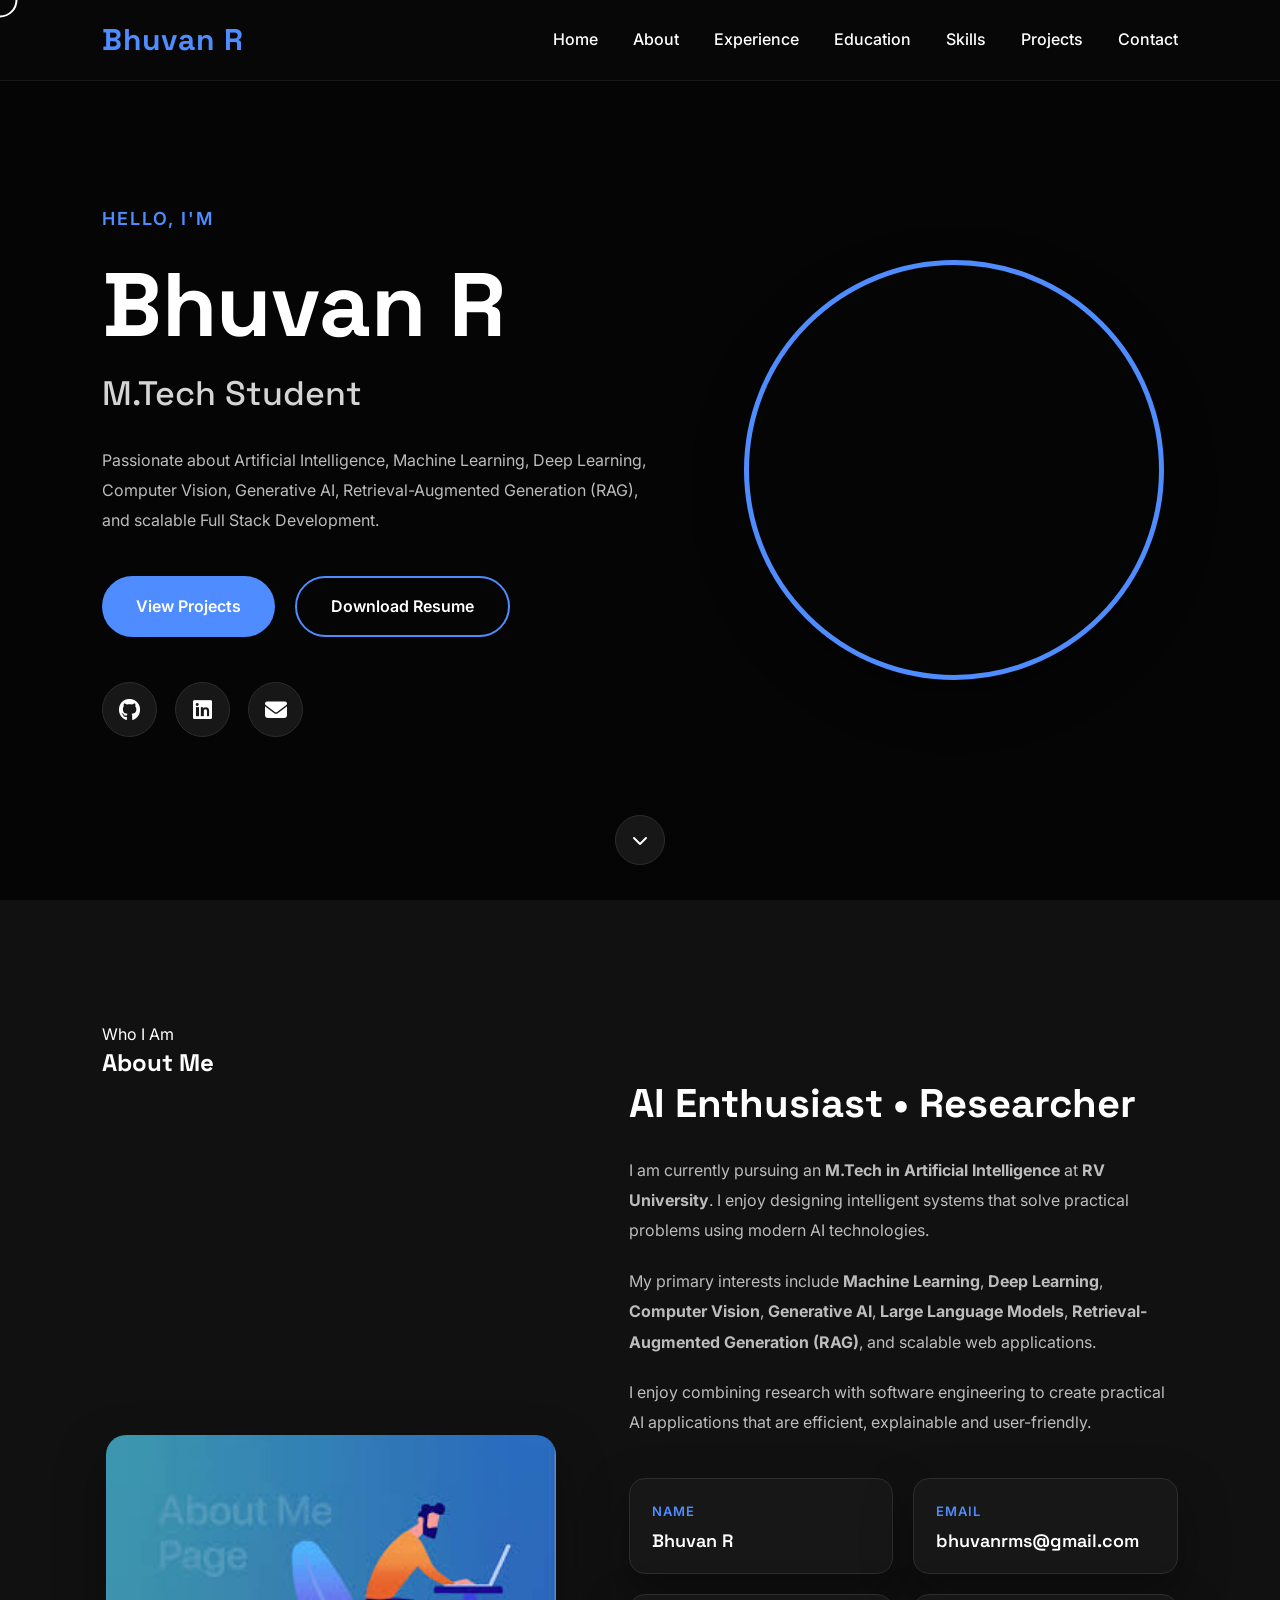
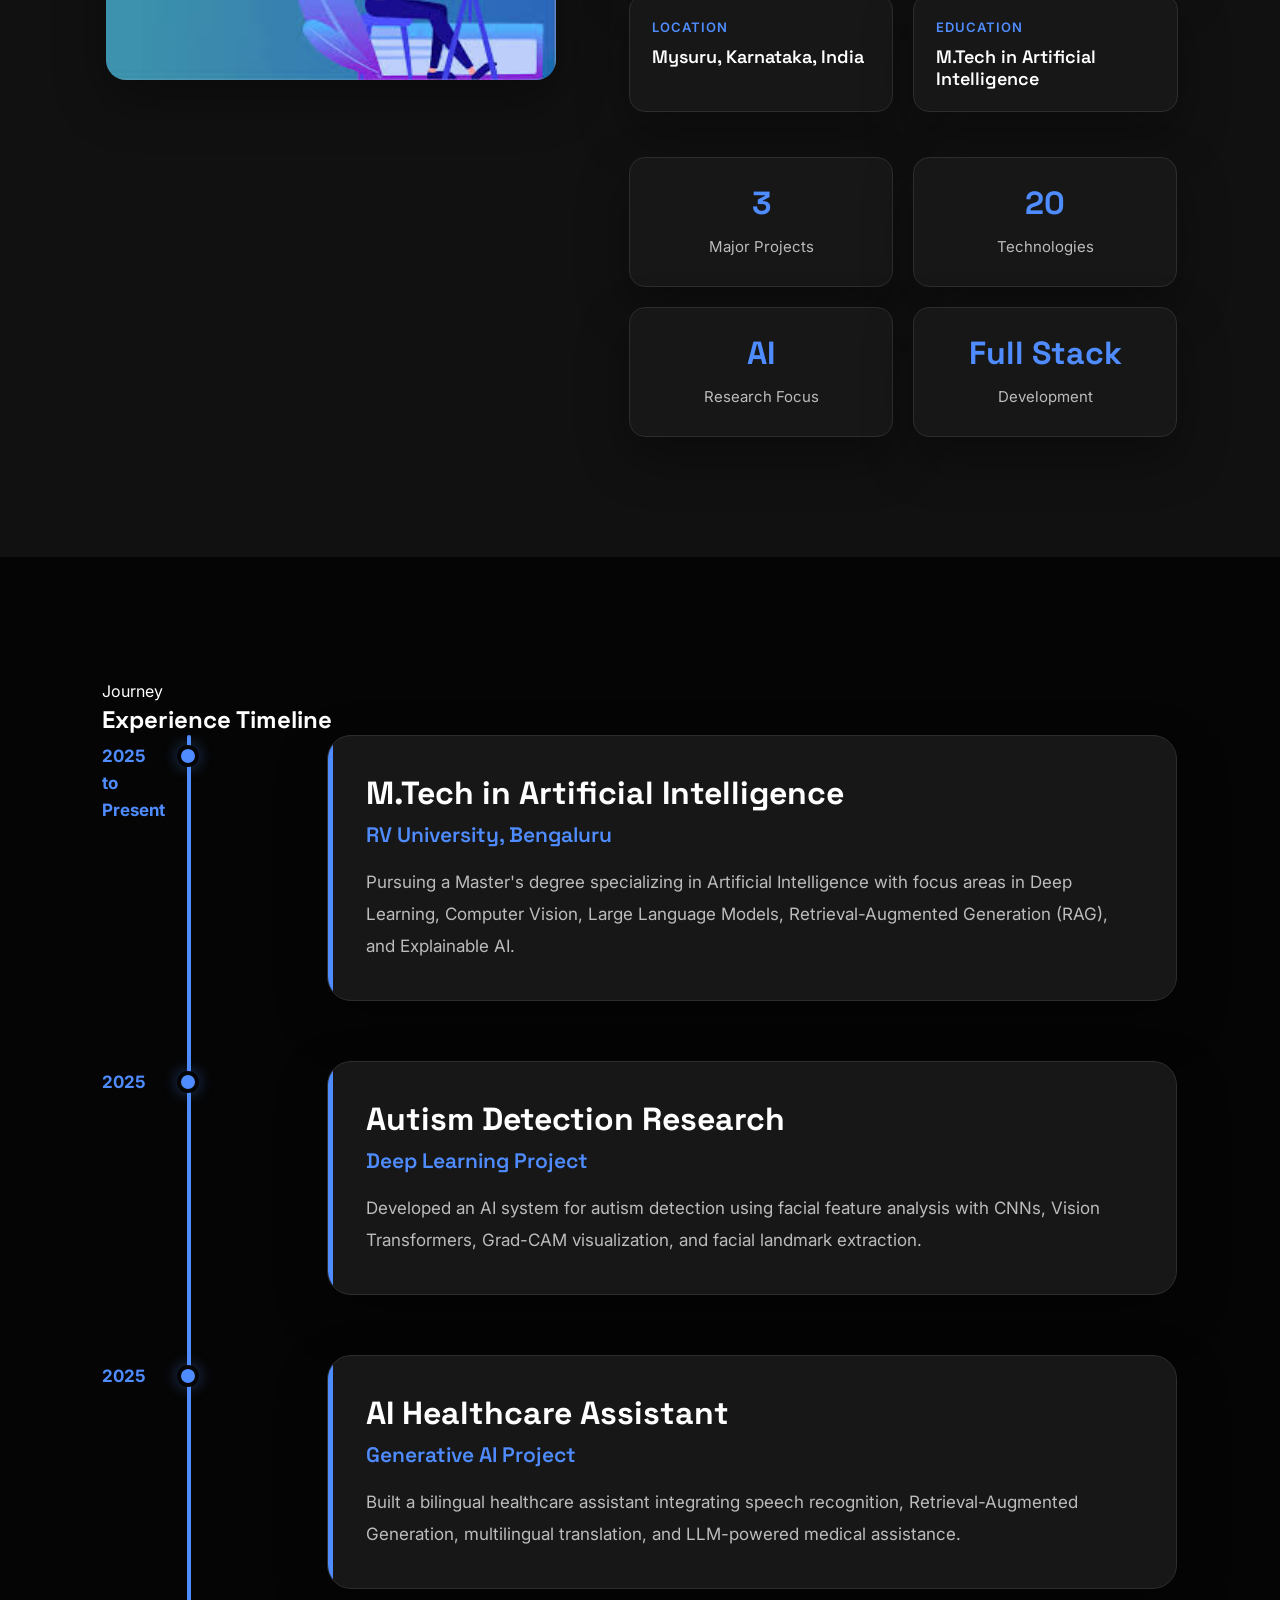
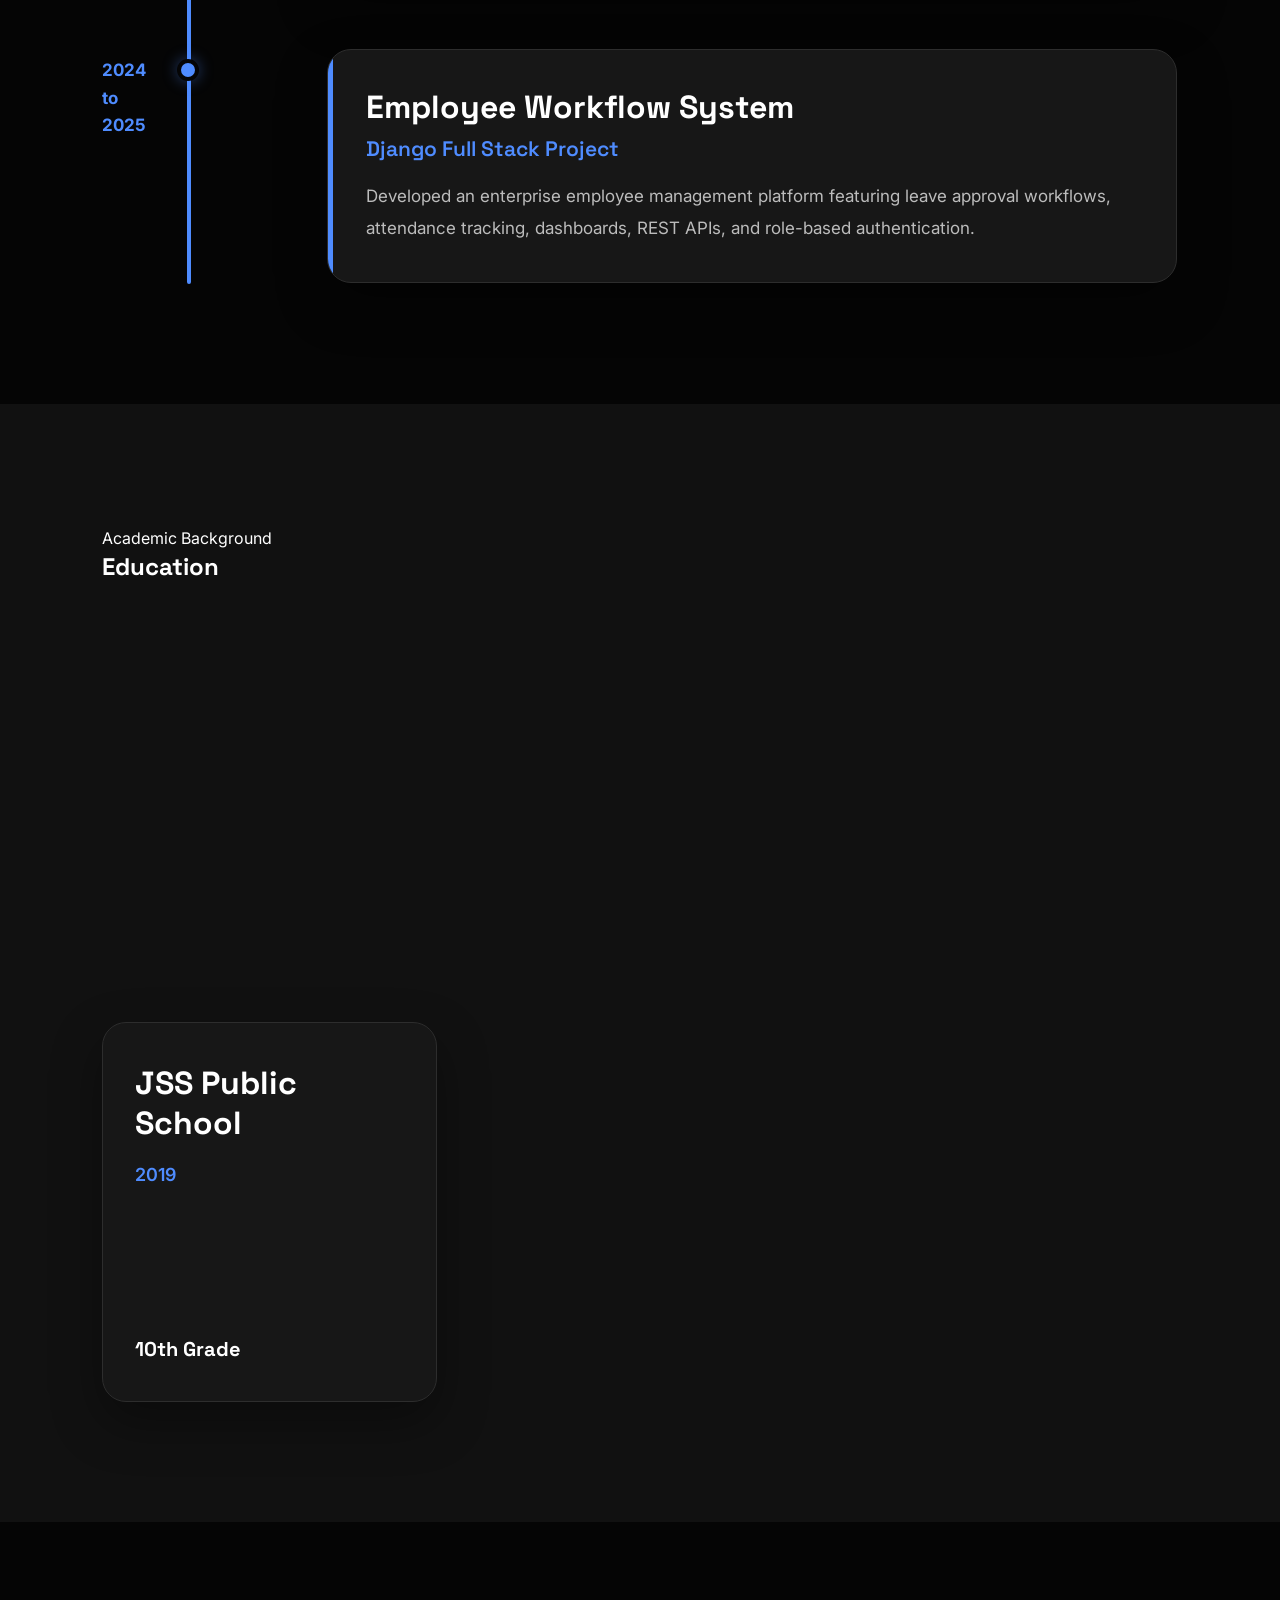
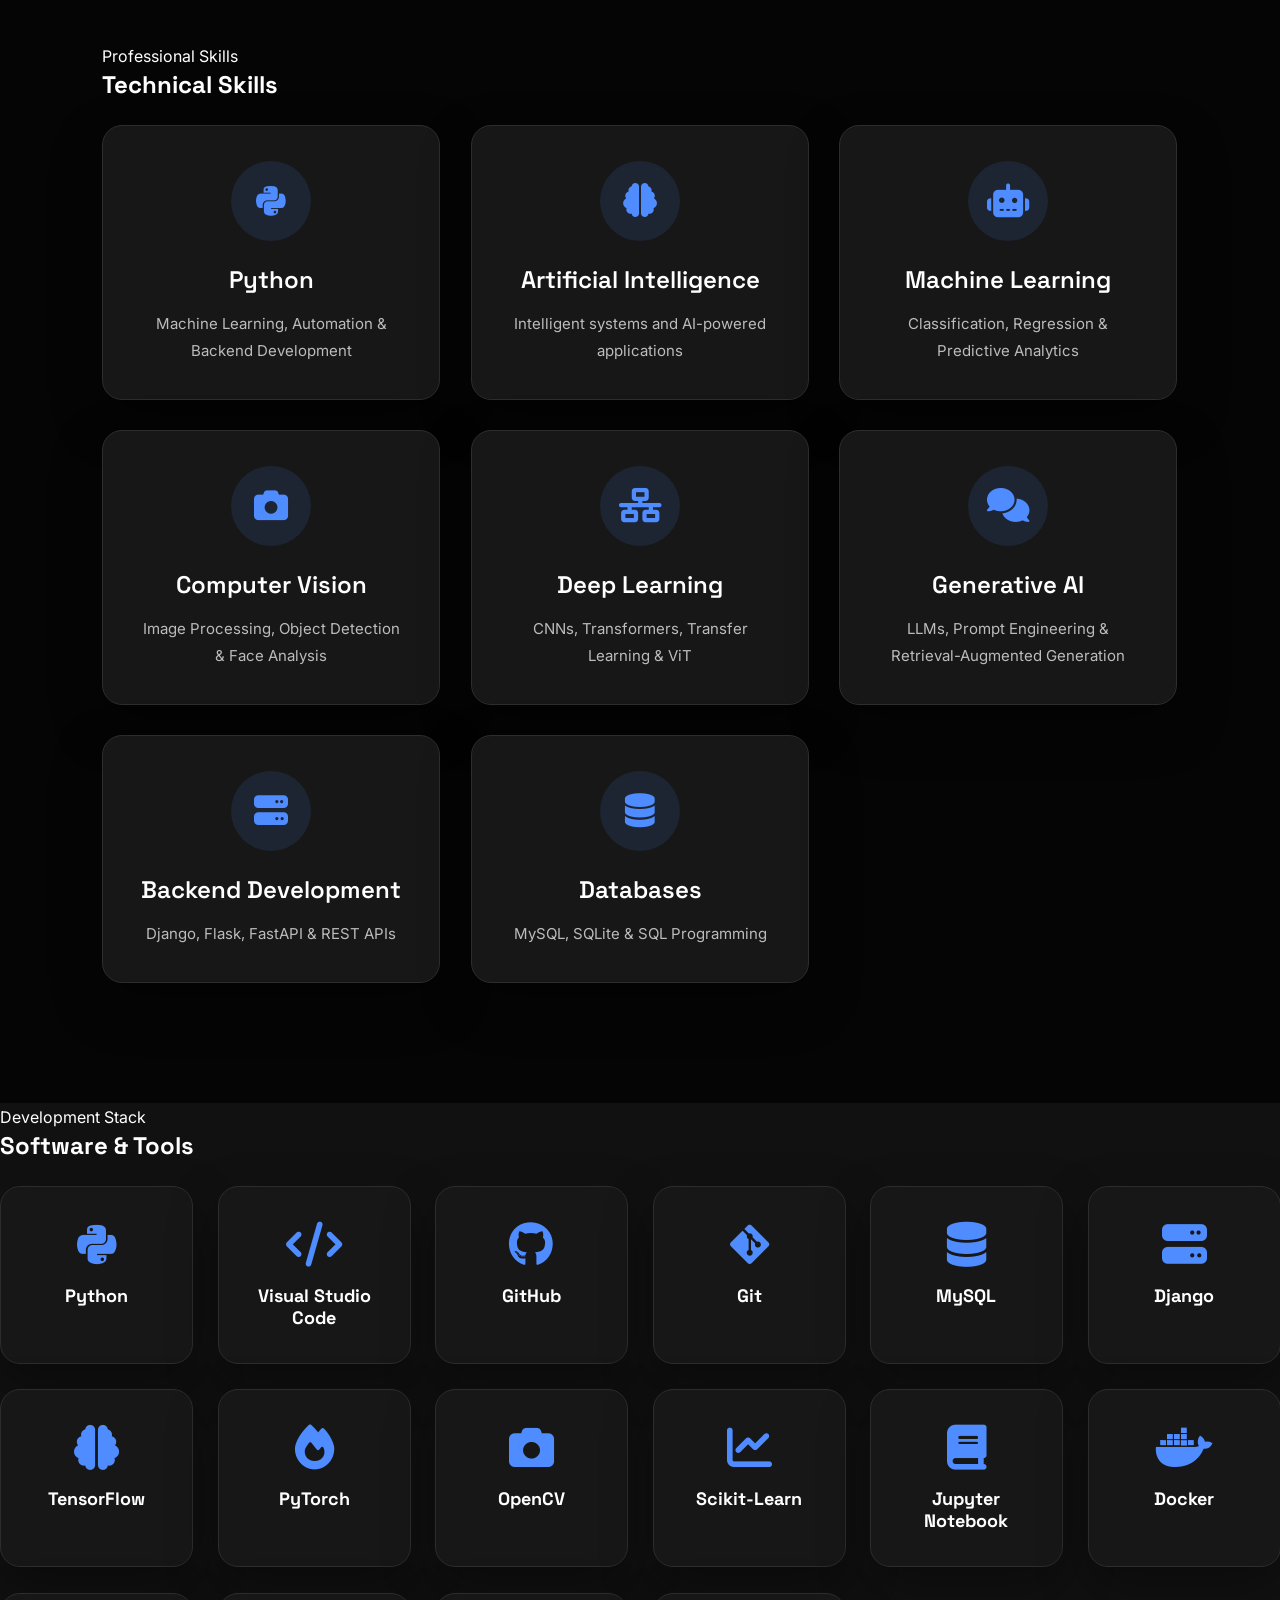
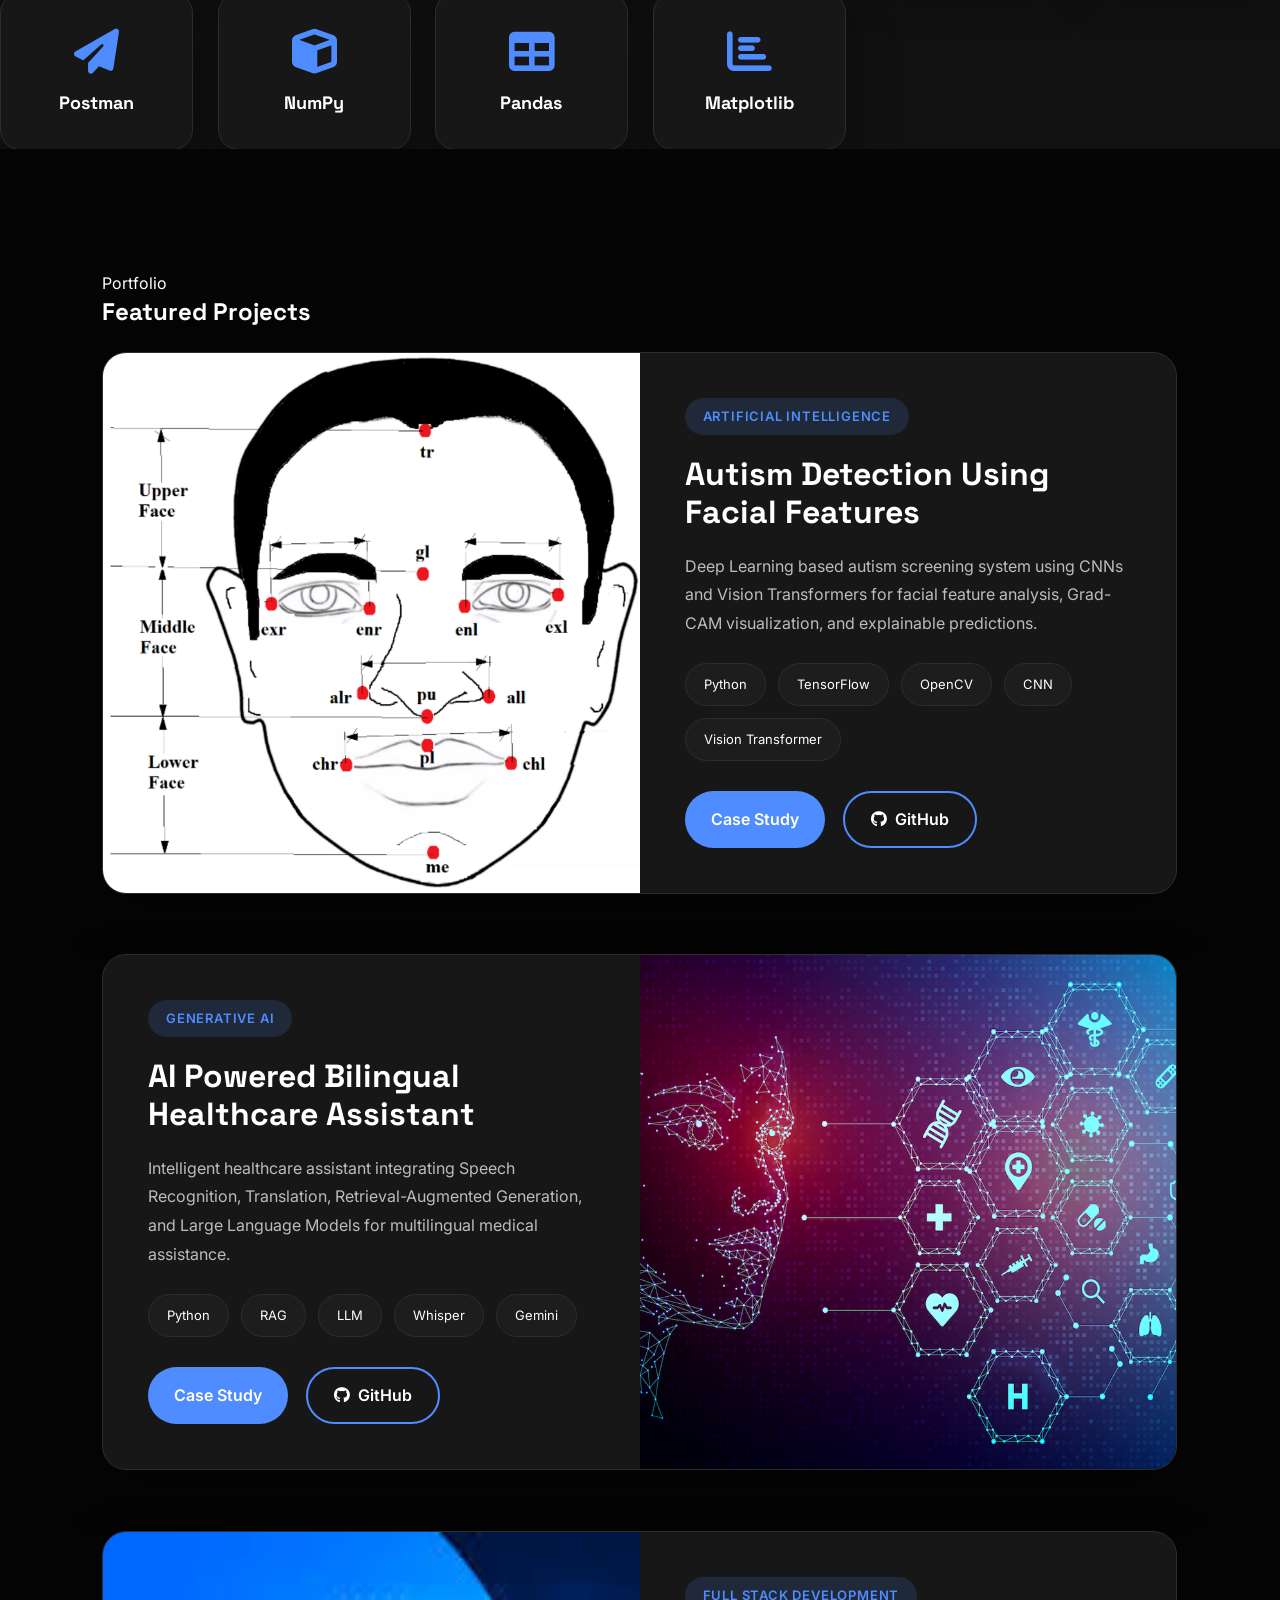
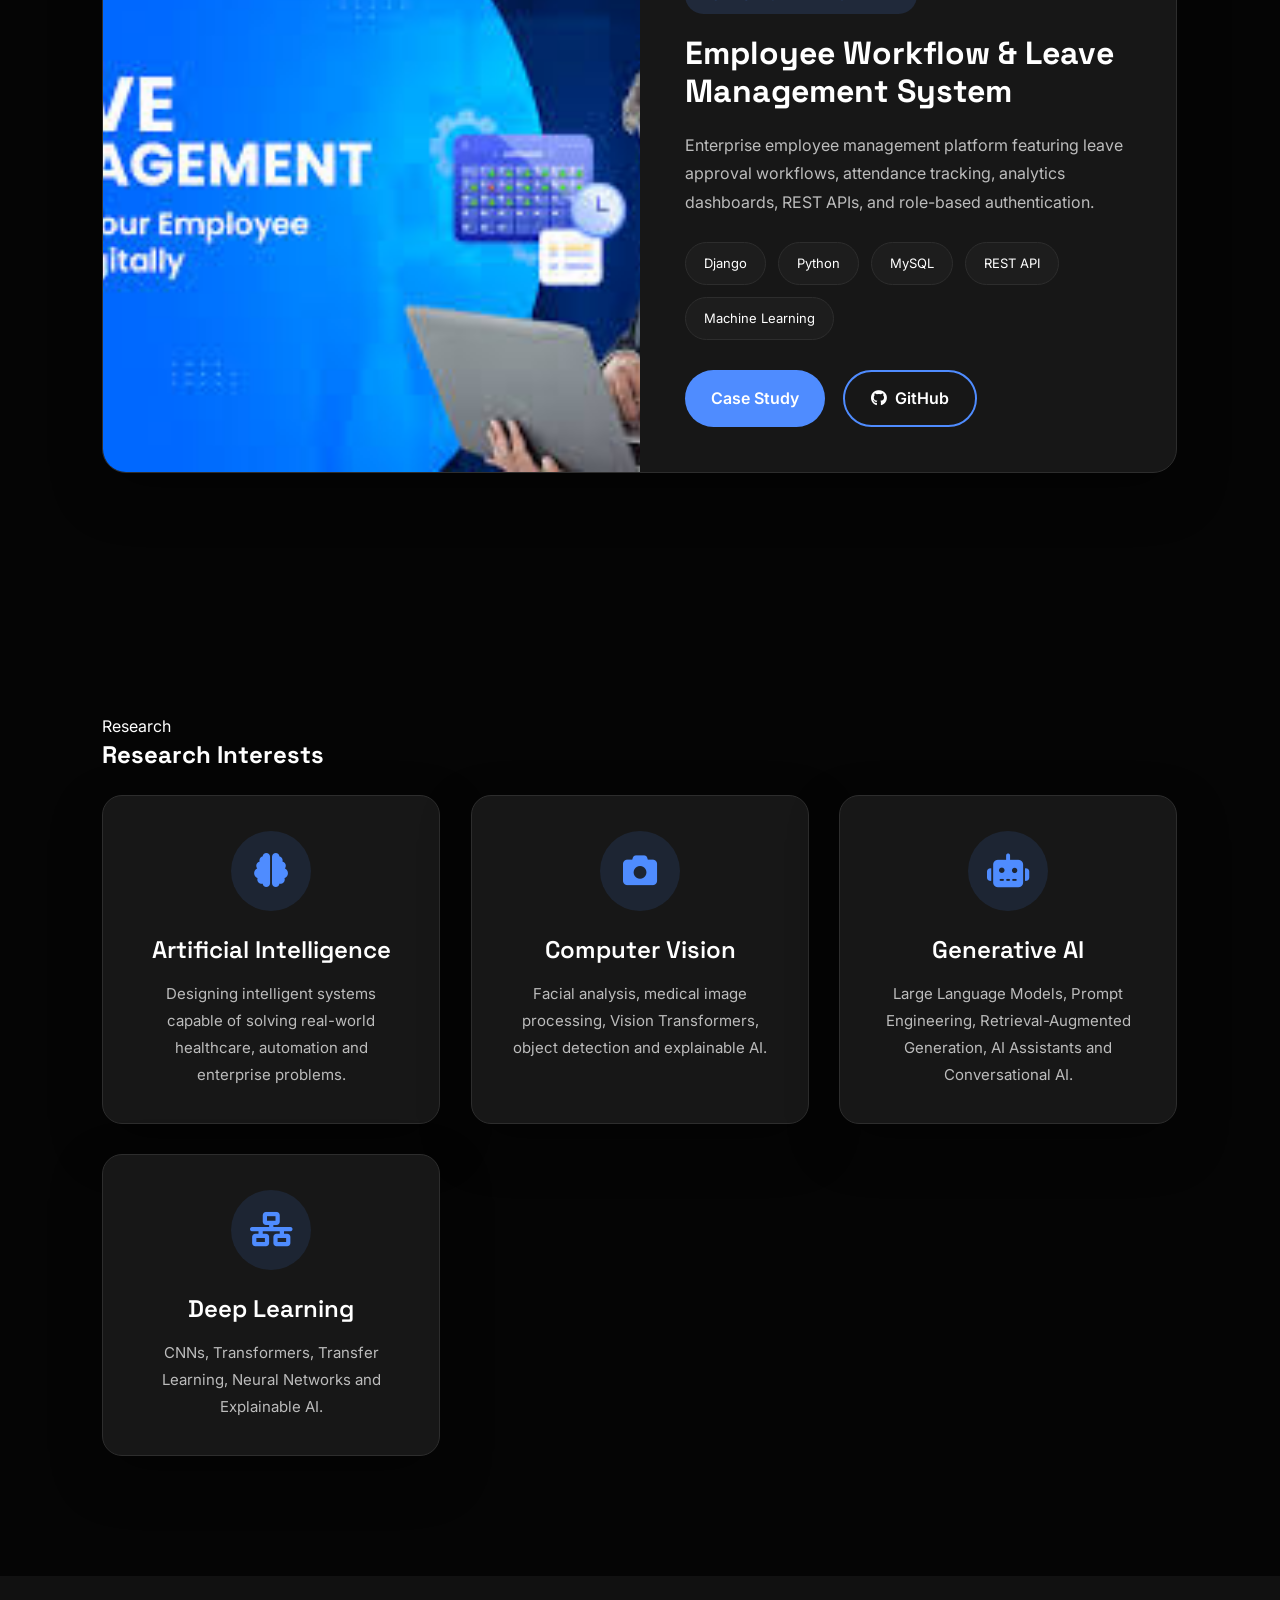
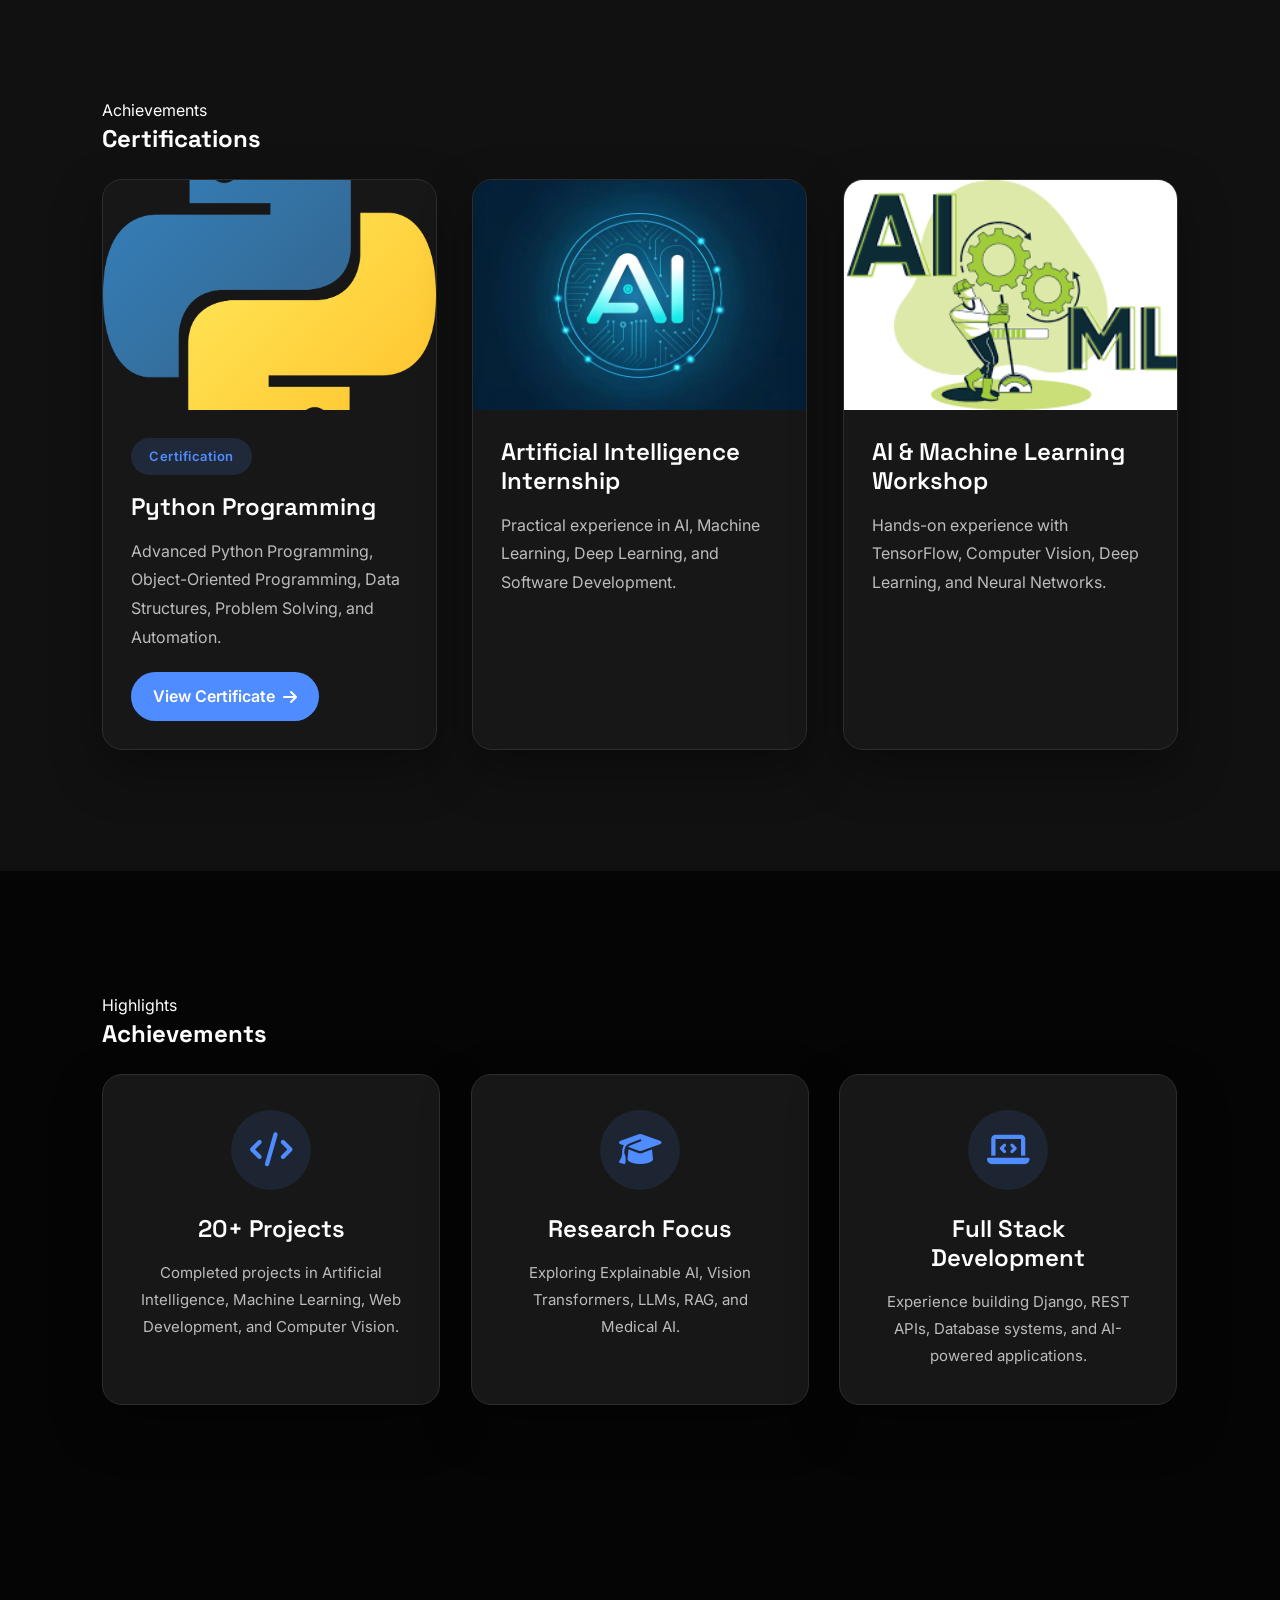
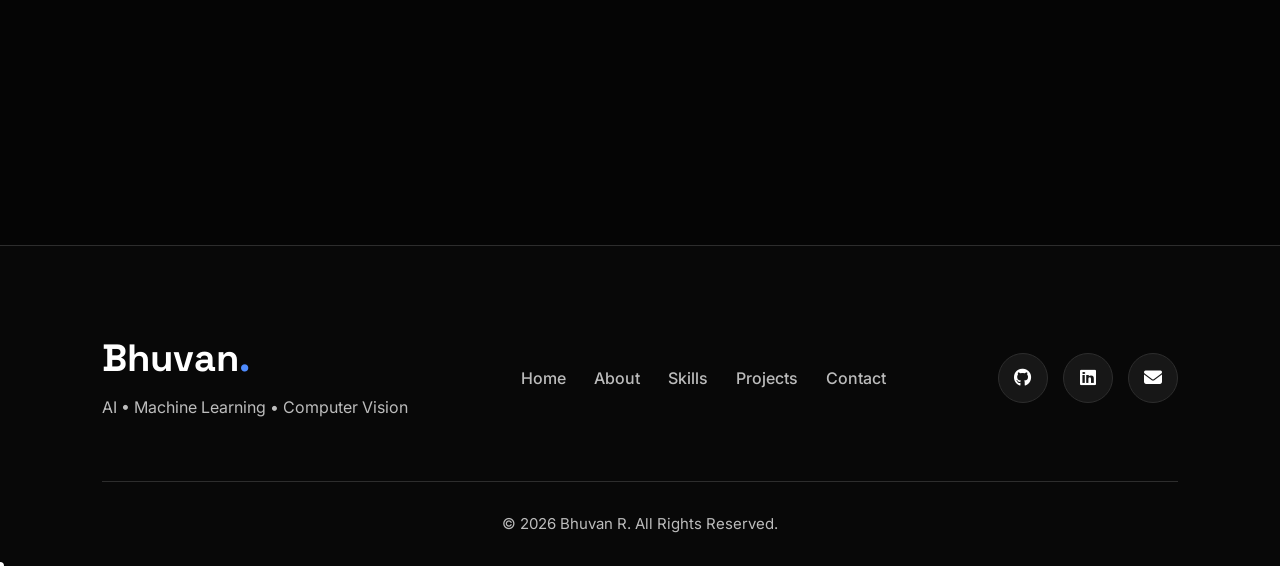
==== commit dc90fa57: "Portfolio" ====
--- a/index.html
+++ b/index.html
@@ -3,32 +3,79 @@
 
     <head>
 
+        <!-- Character Encoding -->
         <meta charset="UTF-8">
 
+        <!-- Responsive Design -->
         <meta name="viewport" content="width=device-width, initial-scale=1.0">
 
-        <meta name="description" content="Portfolio of Bhuvan R">
+        <!-- SEO -->
+        <title>Bhuvan R | AI & Full Stack Developer Portfolio</title>
+
+        <meta name="description"
+            content="Official portfolio of Bhuvan R, an M.Tech Artificial Intelligence student specializing in Deep Learning, Computer Vision, Generative AI, Machine Learning, Django, and Full Stack Development.">
 
         <meta name="keywords"
-            content="Bhuvan R, AI Engineer, Machine Learning, Computer Vision, Deep Learning, Portfolio">
+            content="Bhuvan R, Artificial Intelligence, AI Engineer, Machine Learning, Deep Learning, Computer Vision, Generative AI, LLM, RAG, Python, Django, Portfolio, Full Stack Developer">
 
         <meta name="author" content="Bhuvan R">
 
+        <meta name="robots" content="index, follow">
+
         <meta name="theme-color" content="#050505">
 
-        <title>Bhuvan R | Student</title>
-
+        <!-- Canonical URL -->
+        <link rel="canonical"
+            href="https://thor-asgardian.github.io/portfolio/">
+
+        <!-- Open Graph -->
+        <meta property="og:title"
+            content="Bhuvan R | AI & Full Stack Developer Portfolio">
+
+        <meta property="og:description"
+            content="Explore projects in Artificial Intelligence, Deep Learning, Computer Vision, Django, and Generative AI.">
+
+        <meta property="og:type" content="website">
+
+        <meta property="og:url"
+            content="https://thor-asgardian.github.io/portfolio/">
+
+        <meta property="og:image"
+            content="https://thor-asgardian.github.io/portfolio/assets/images/profile.jpg">
+
+        <meta property="og:site_name" content="Bhuvan R Portfolio">
+
+        <!-- Twitter Card -->
+        <meta name="twitter:card" content="summary_large_image">
+
+        <meta name="twitter:title"
+            content="Bhuvan R | AI & Full Stack Developer Portfolio">
+
+        <meta name="twitter:description"
+            content="Portfolio showcasing AI, Machine Learning, Computer Vision, Django, and Full Stack Development projects.">
+
+        <meta name="twitter:image"
+            content="https://thor-asgardian.github.io/portfolio/assets/images/profile.jpg">
+
+        <!-- Favicon -->
         <link rel="icon" type="image/x-icon" href="assets/icons/favicon.ico">
+
+        <link rel="apple-touch-icon" href="assets/icons/favicon.ico">
+
+        <!-- Google Fonts -->
+        <link rel="preconnect" href="https://fonts.googleapis.com">
+
+        <link rel="preconnect" href="https://fonts.gstatic.com" crossorigin>
 
         <link
             href="https://fonts.googleapis.com/css2?family=Space+Grotesk:wght@300;400;500;600;700&family=Inter:wght@300;400;500;600;700&display=swap"
             rel="stylesheet">
 
+        <!-- Font Awesome -->
         <link rel="stylesheet"
             href="https://cdnjs.cloudflare.com/ajax/libs/font-awesome/6.6.0/css/all.min.css">
 
-        <!-- CSS -->
-
+        <!-- Main Stylesheet -->
         <link rel="stylesheet" href="css/style.css">
 
     </head>
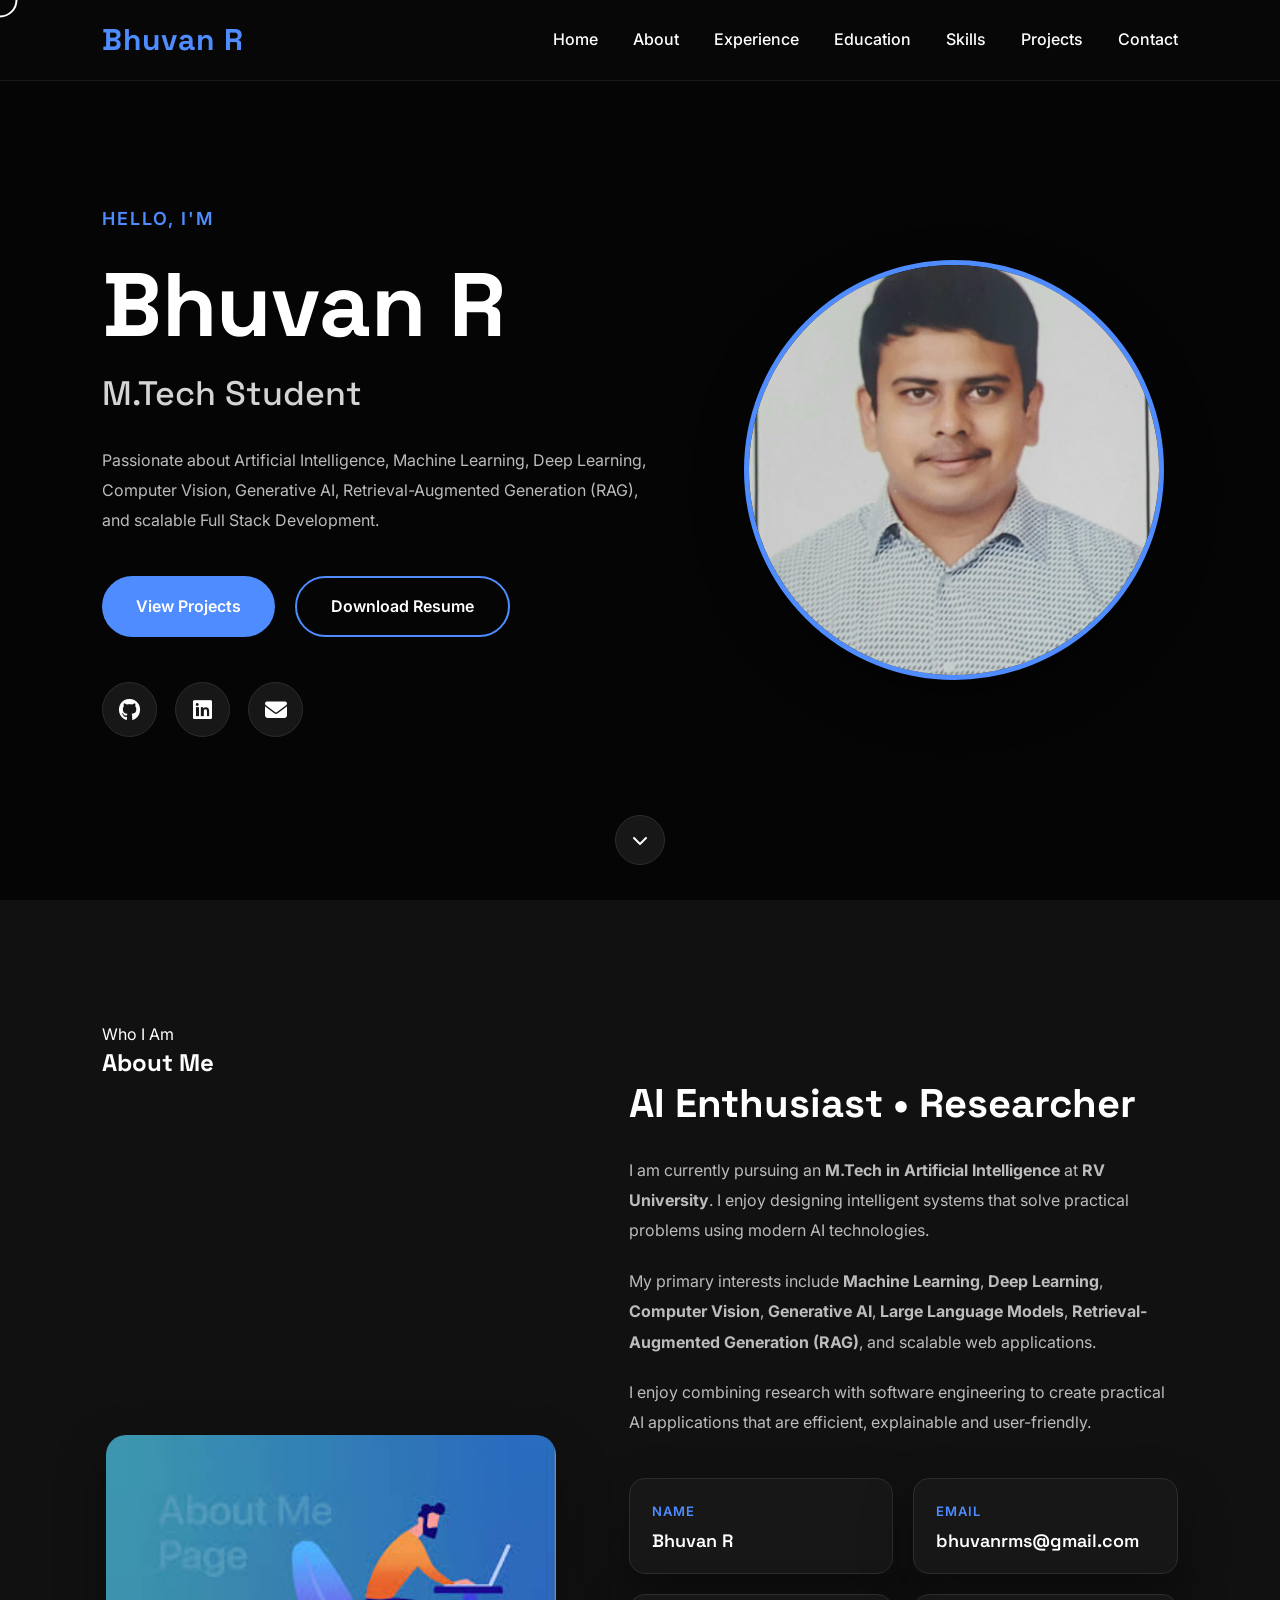
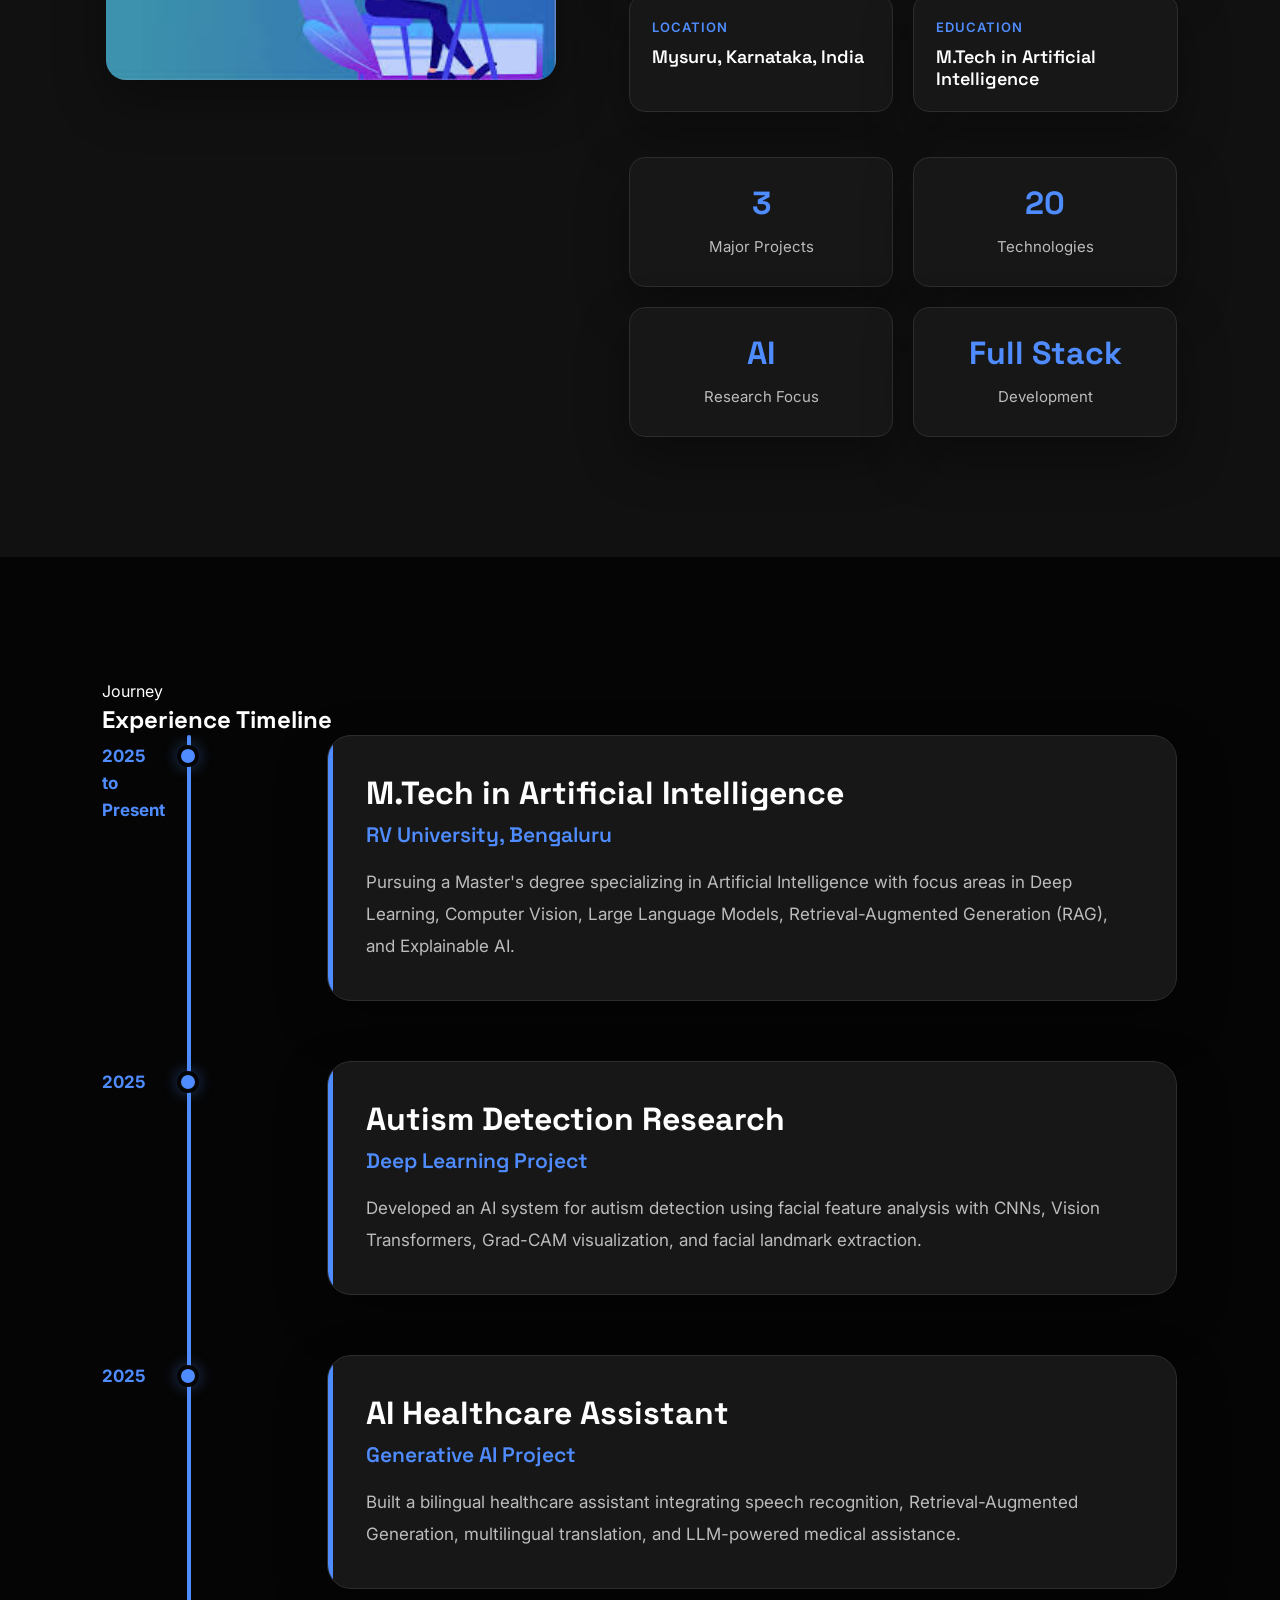
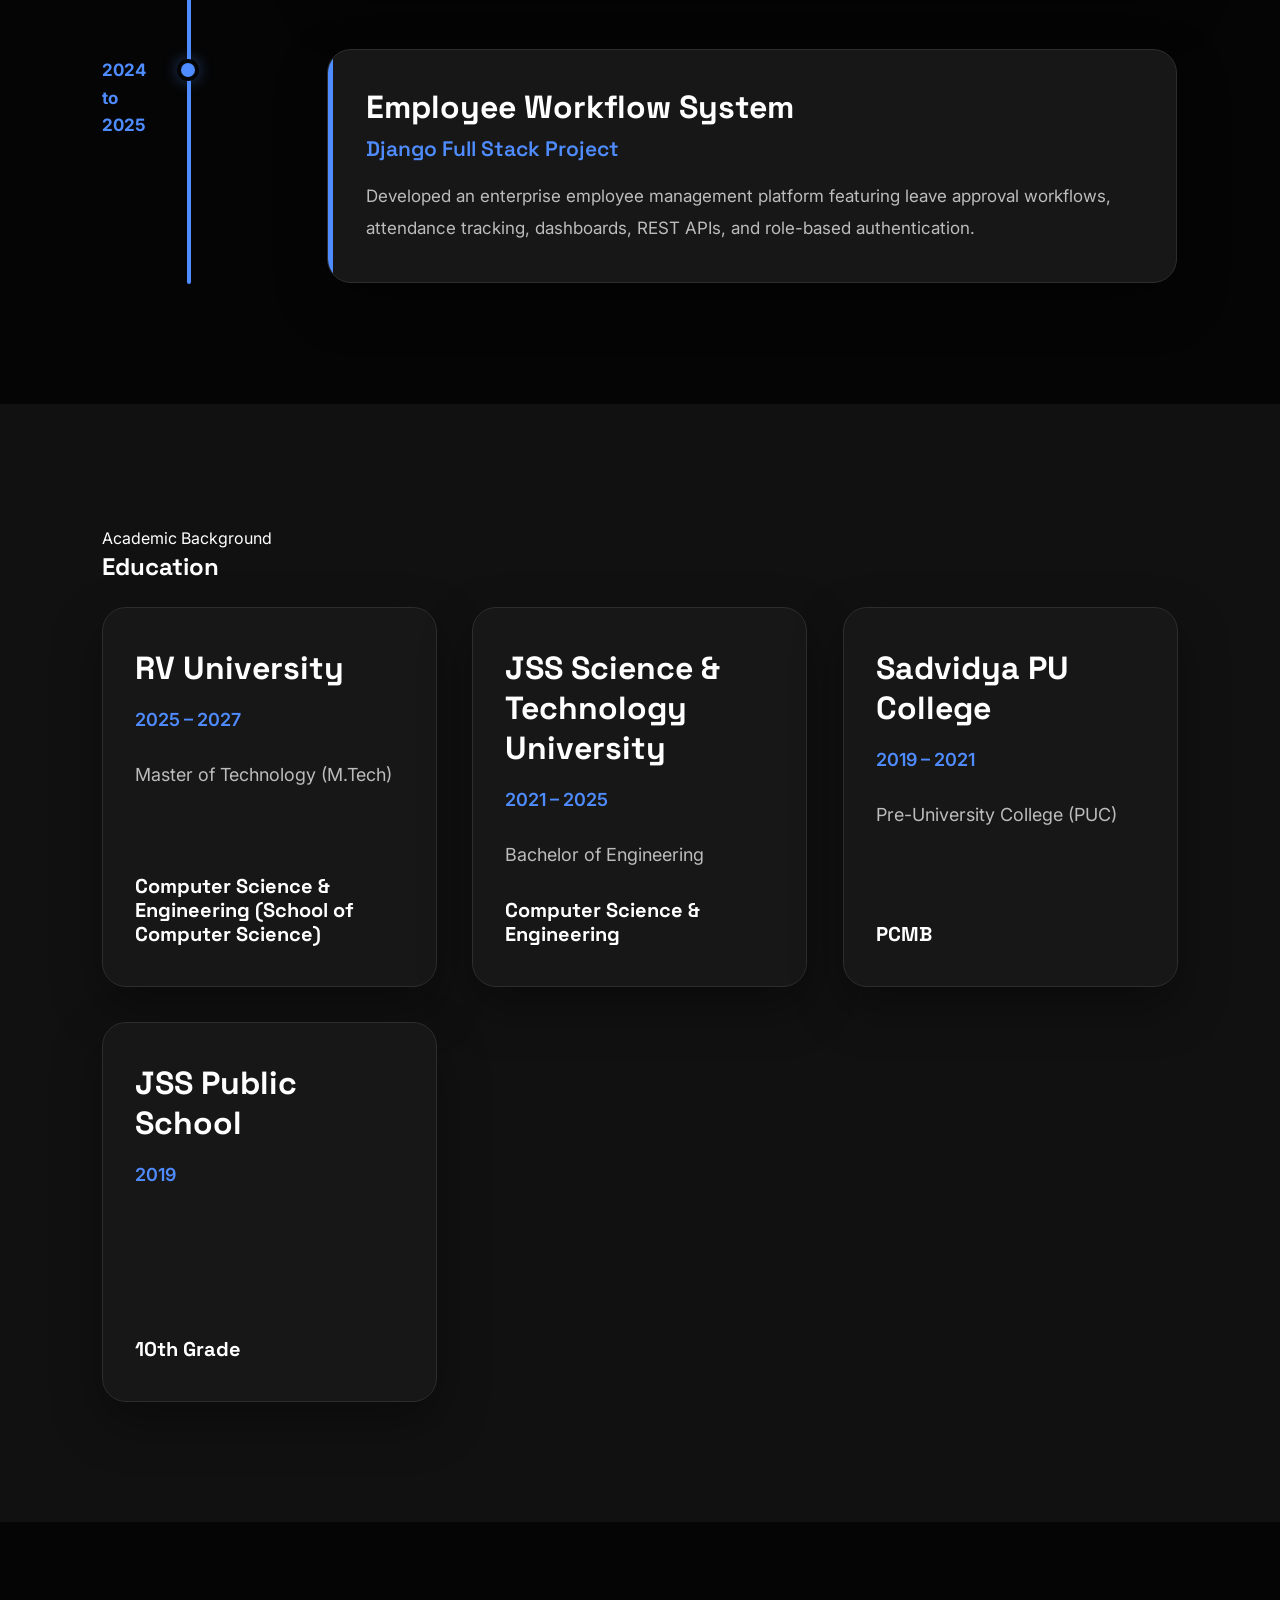
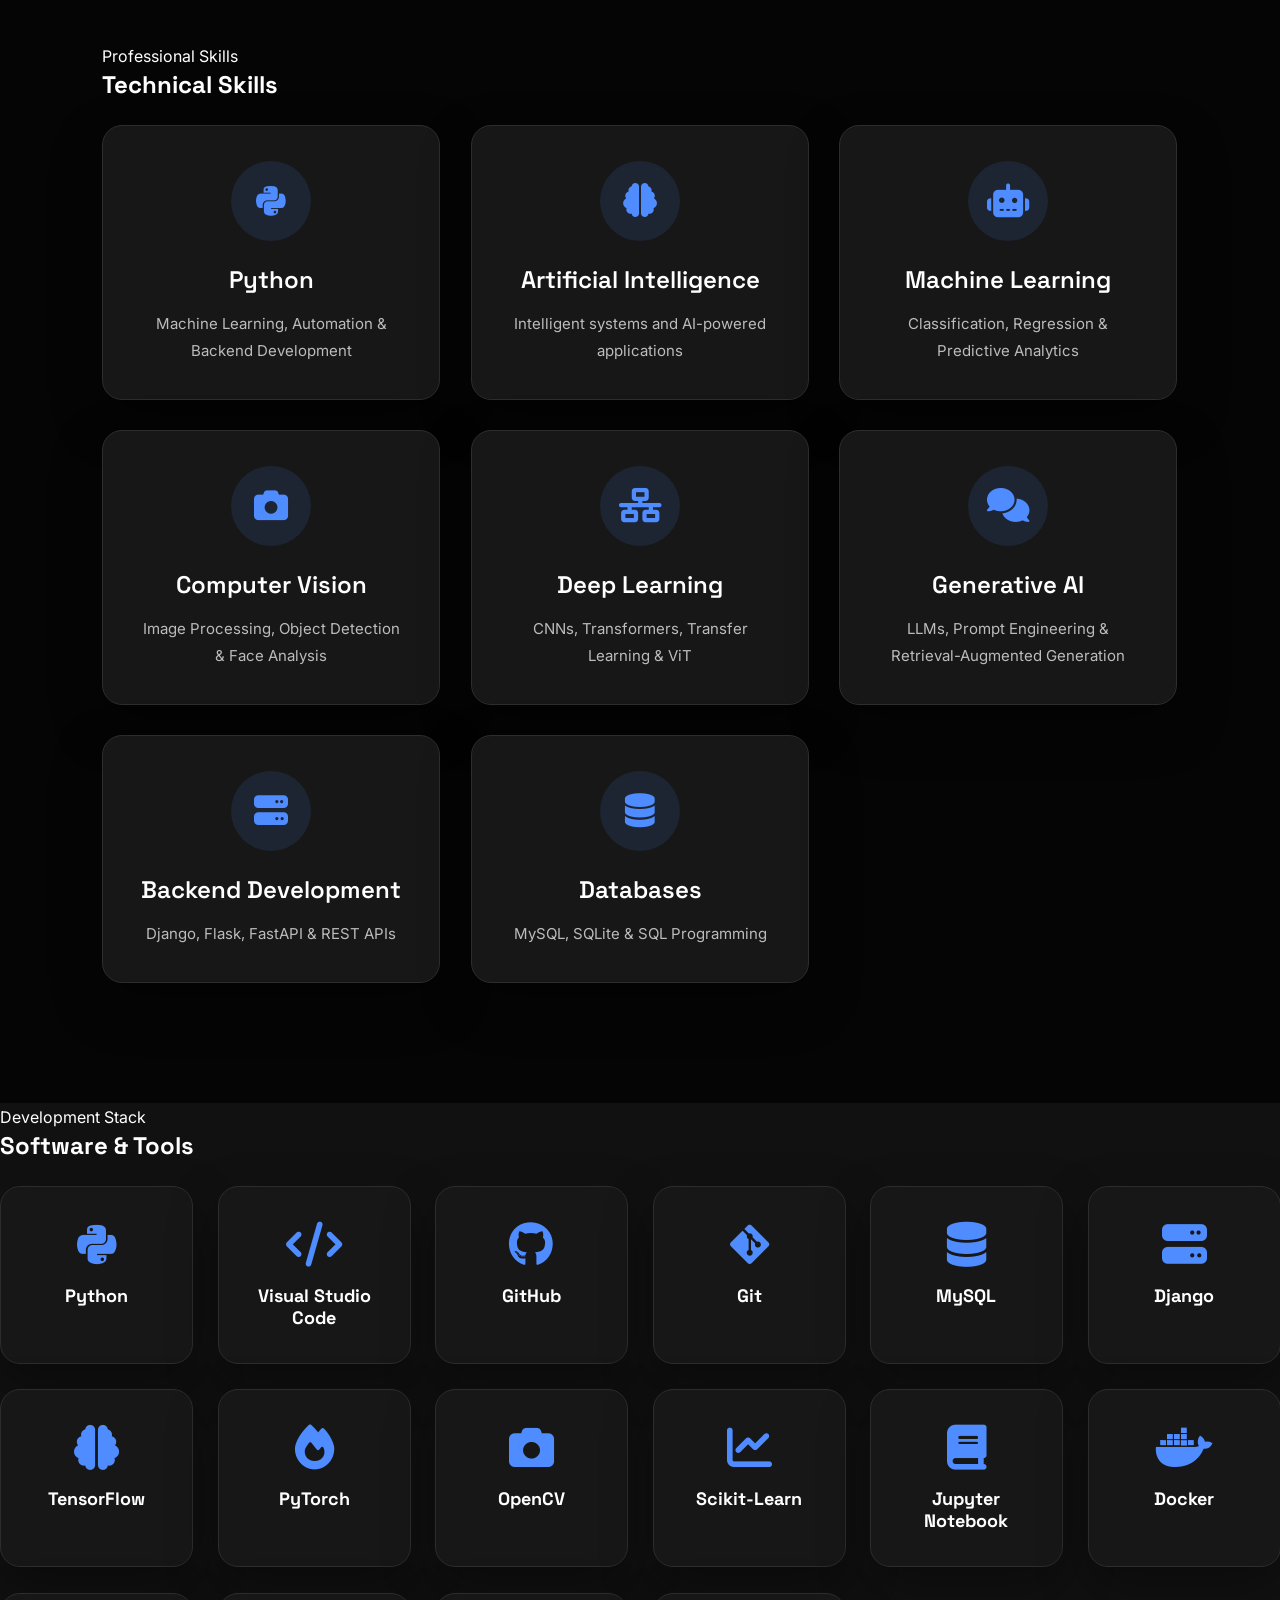
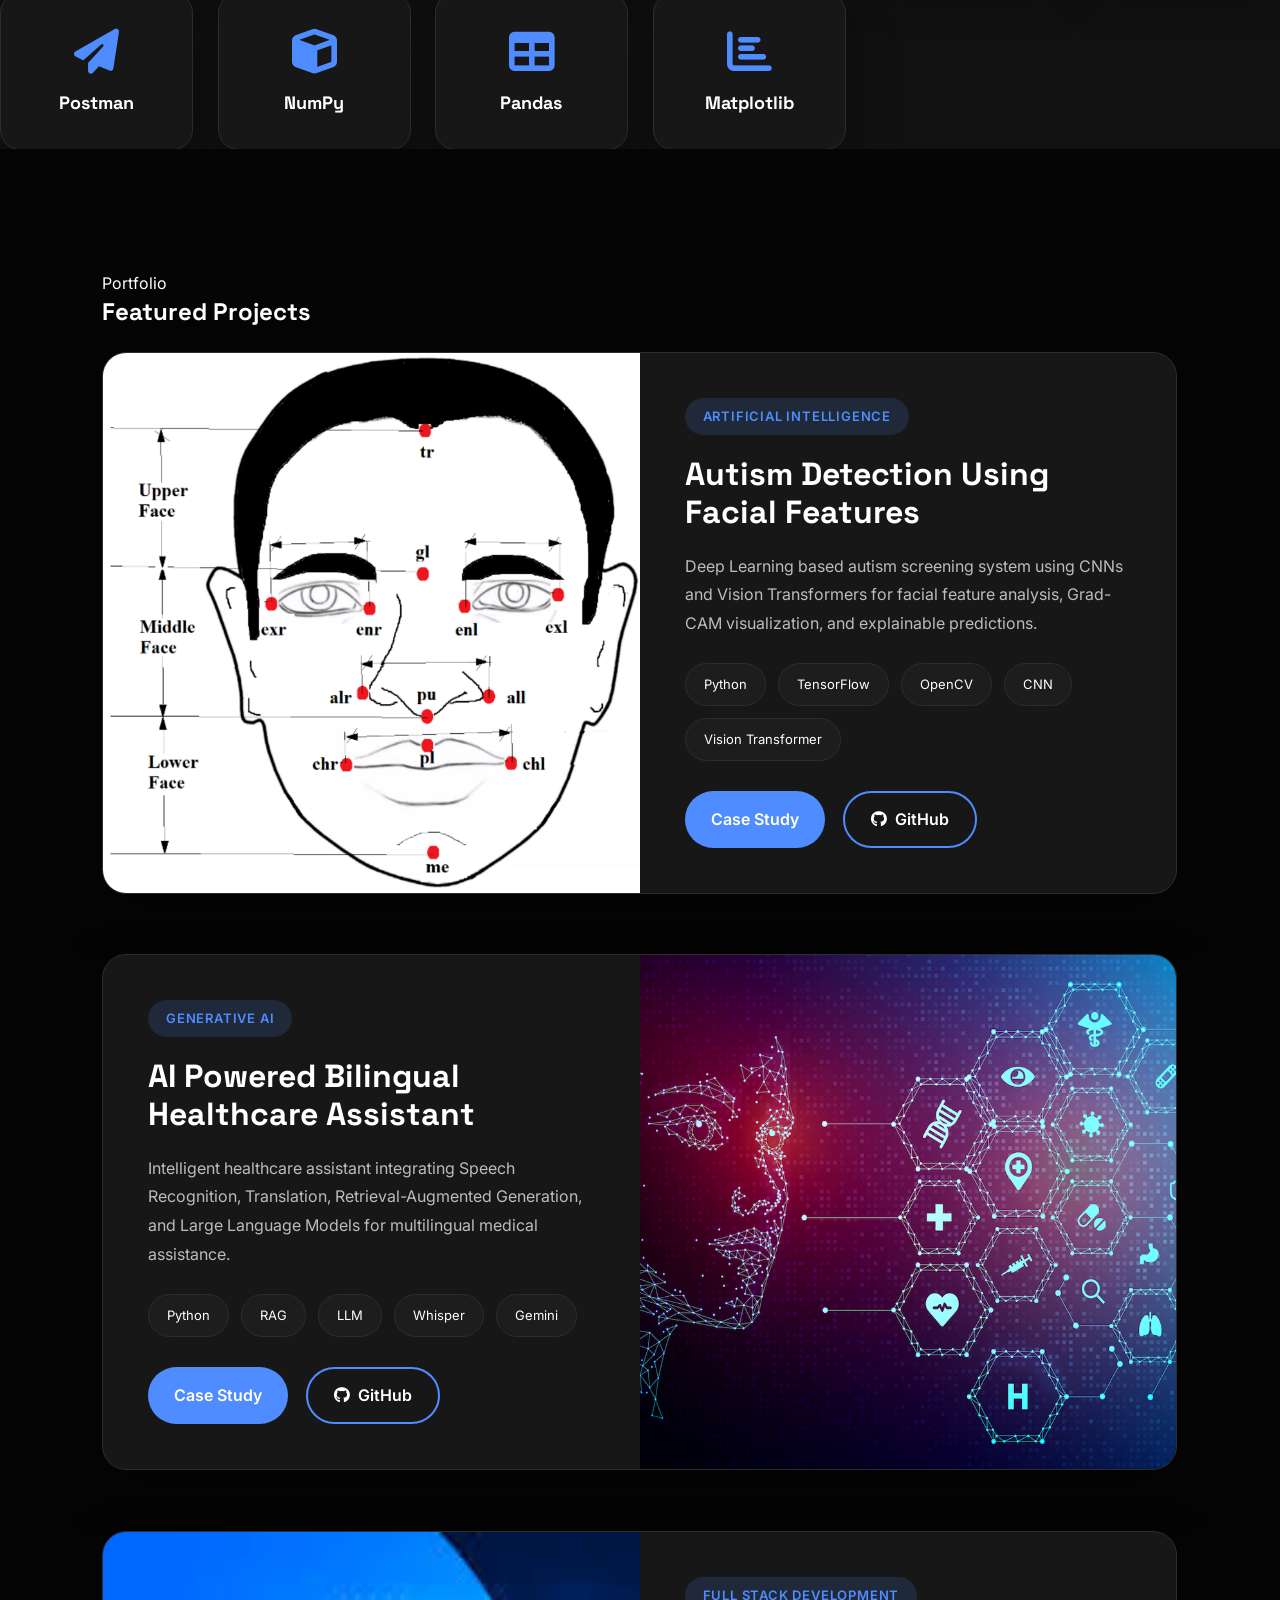
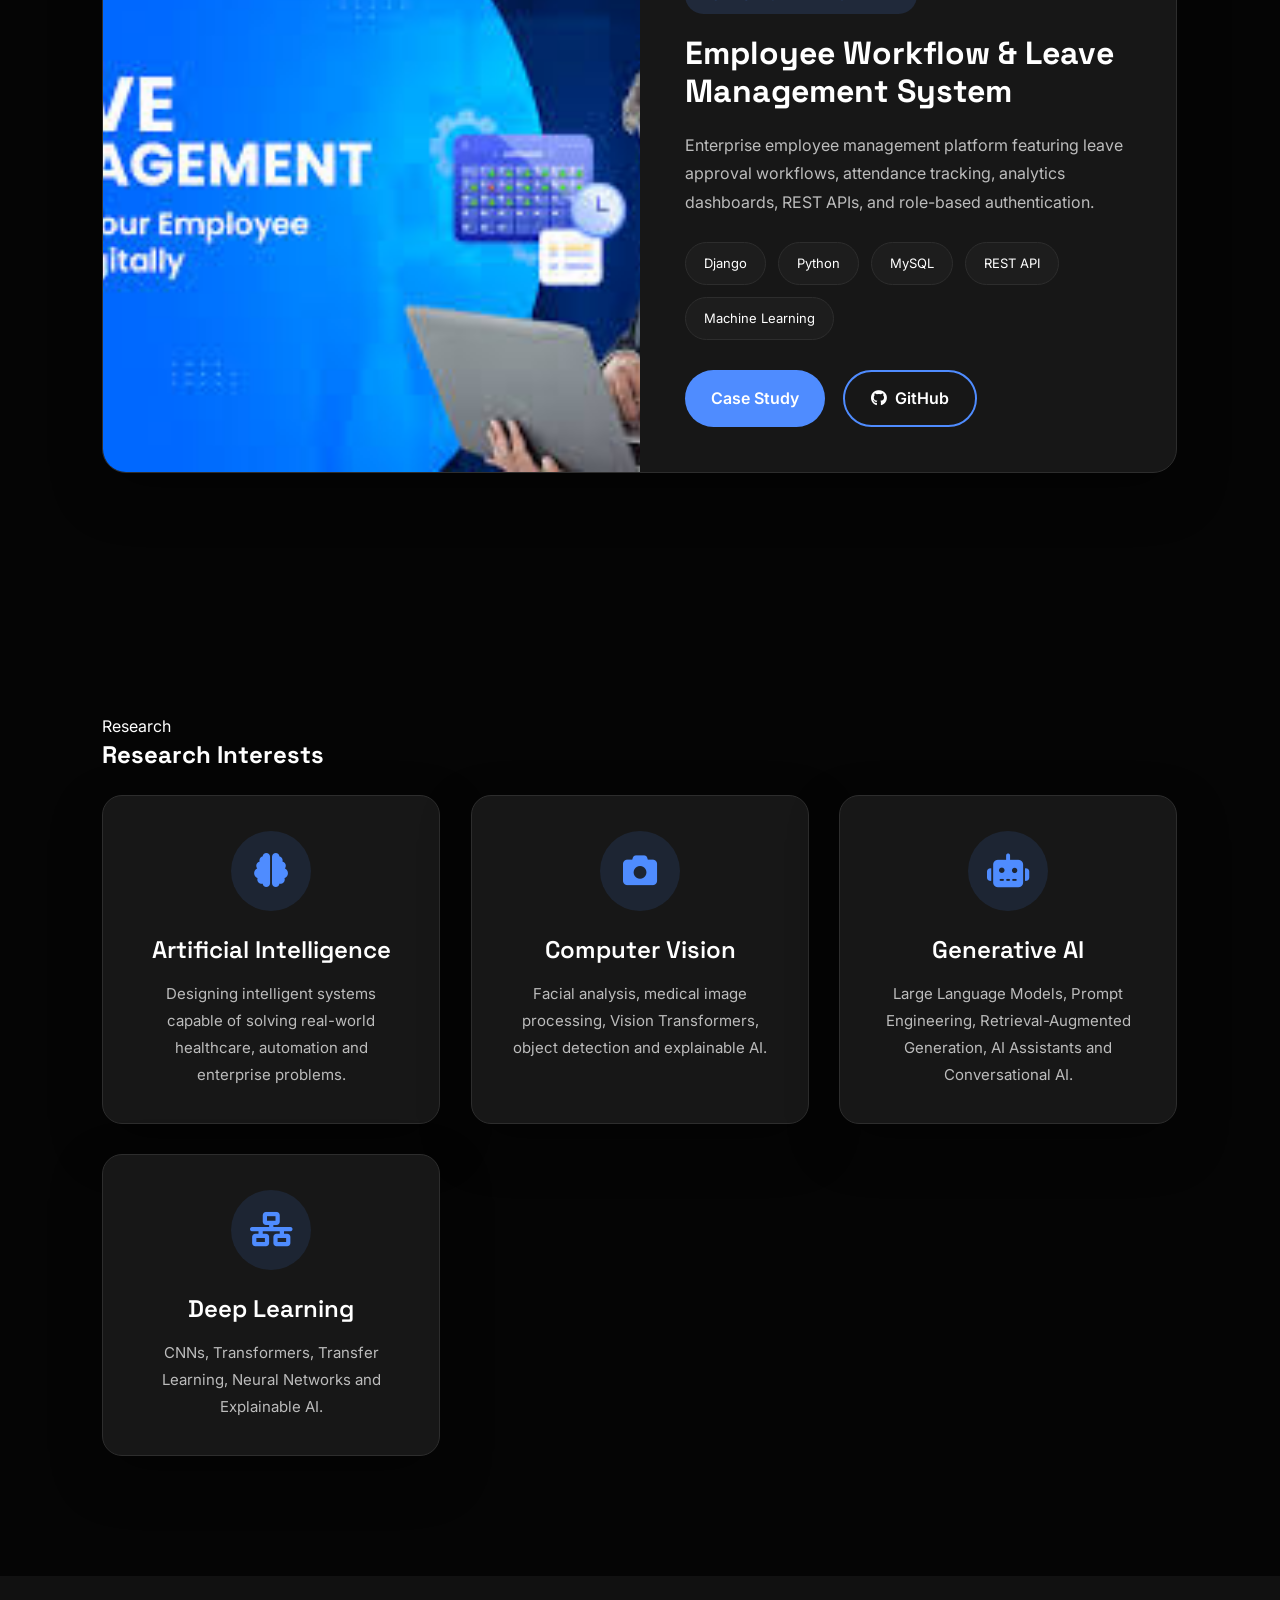
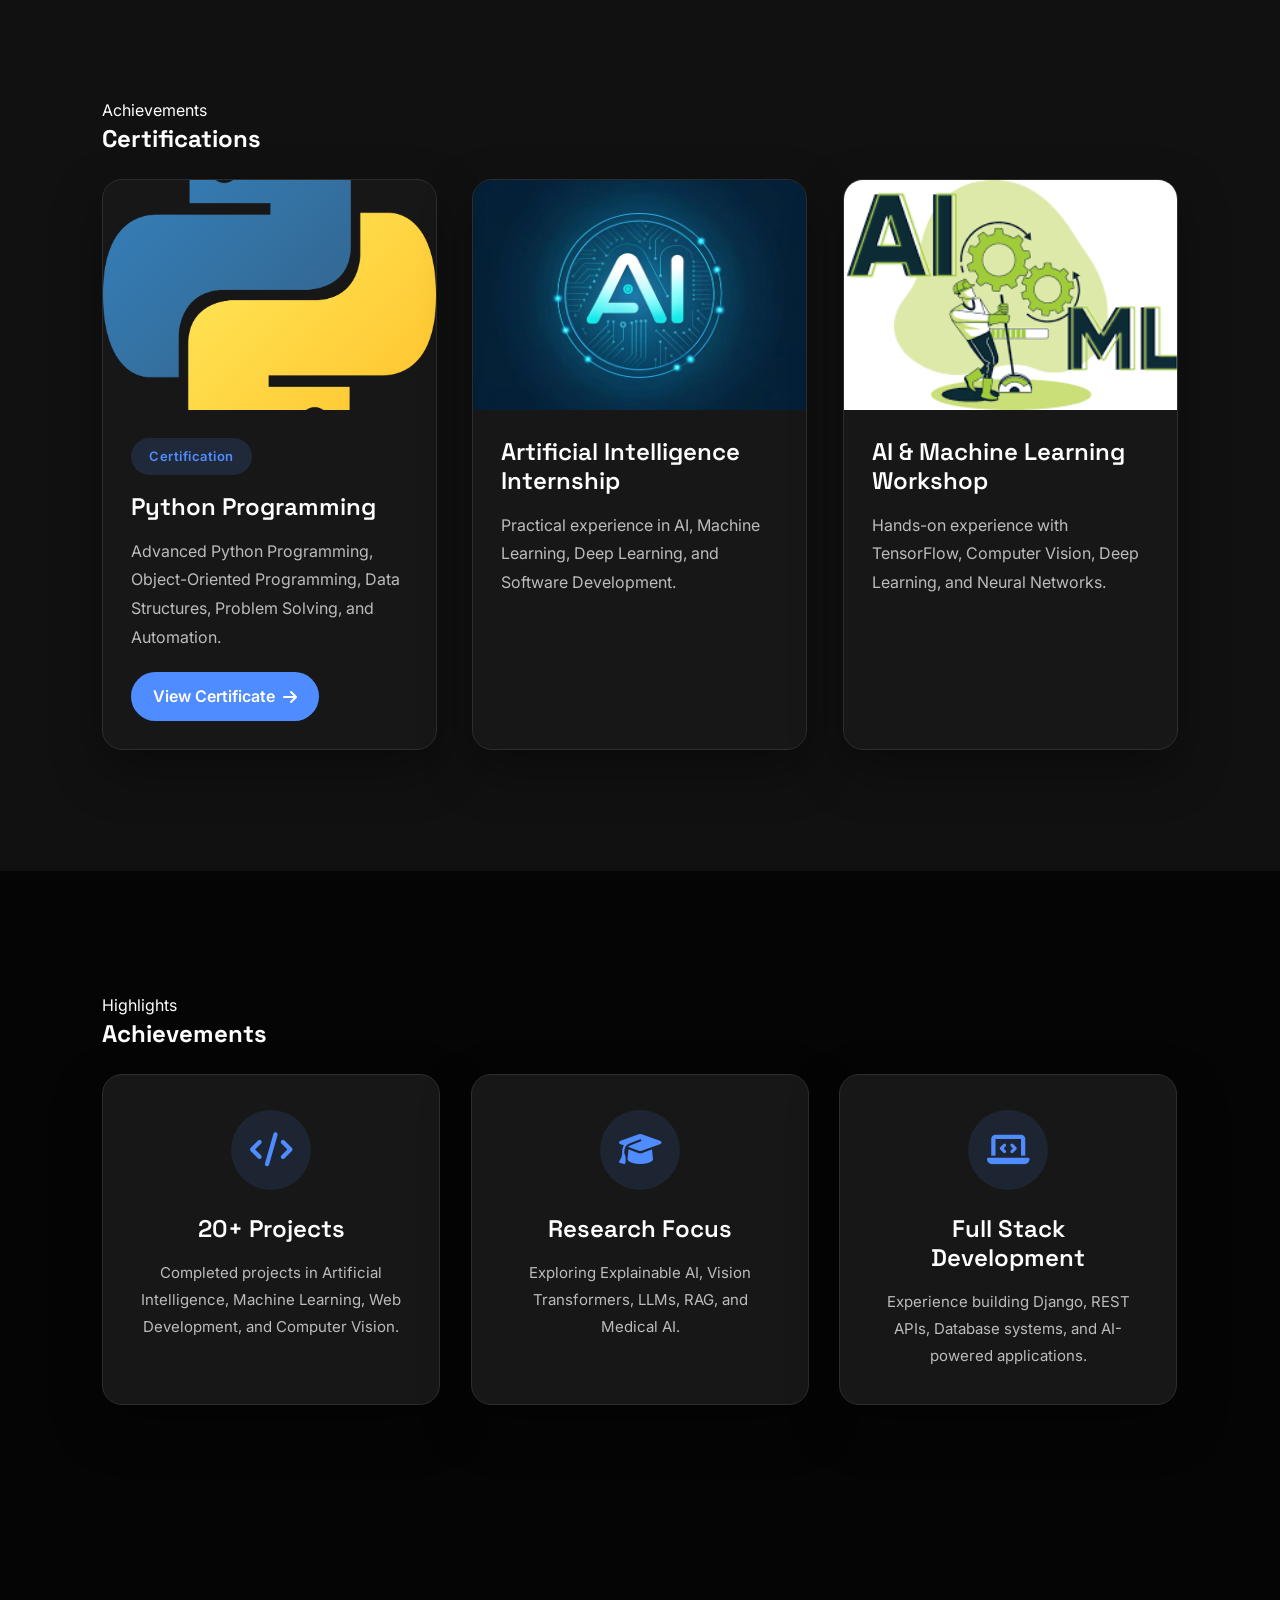
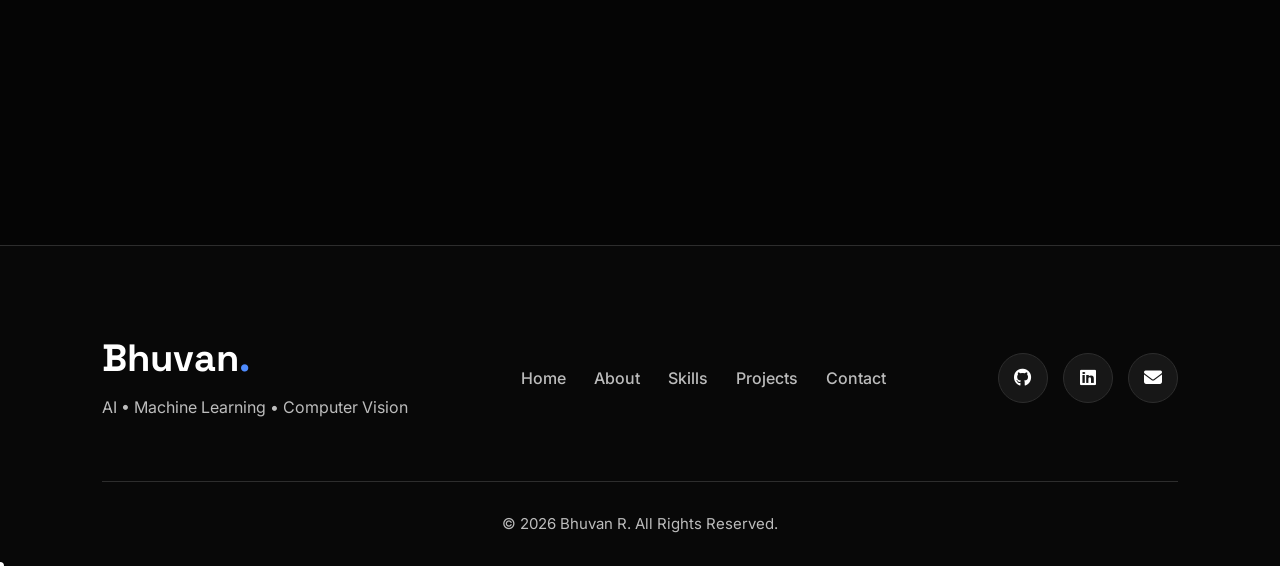
==== commit 630d8e40: "Corrected index and added profile photo" ====
--- a/index.html
+++ b/index.html
@@ -208,7 +208,7 @@
 
                     <div class="hero-image">
 
-                        <img src="assets/images/profile.png" alt="Bhuvan R"
+                        <img src="assets/images/Bhuvan-R.jpeg" alt="Bhuvan R"
                             draggable="false">
 
                     </div>
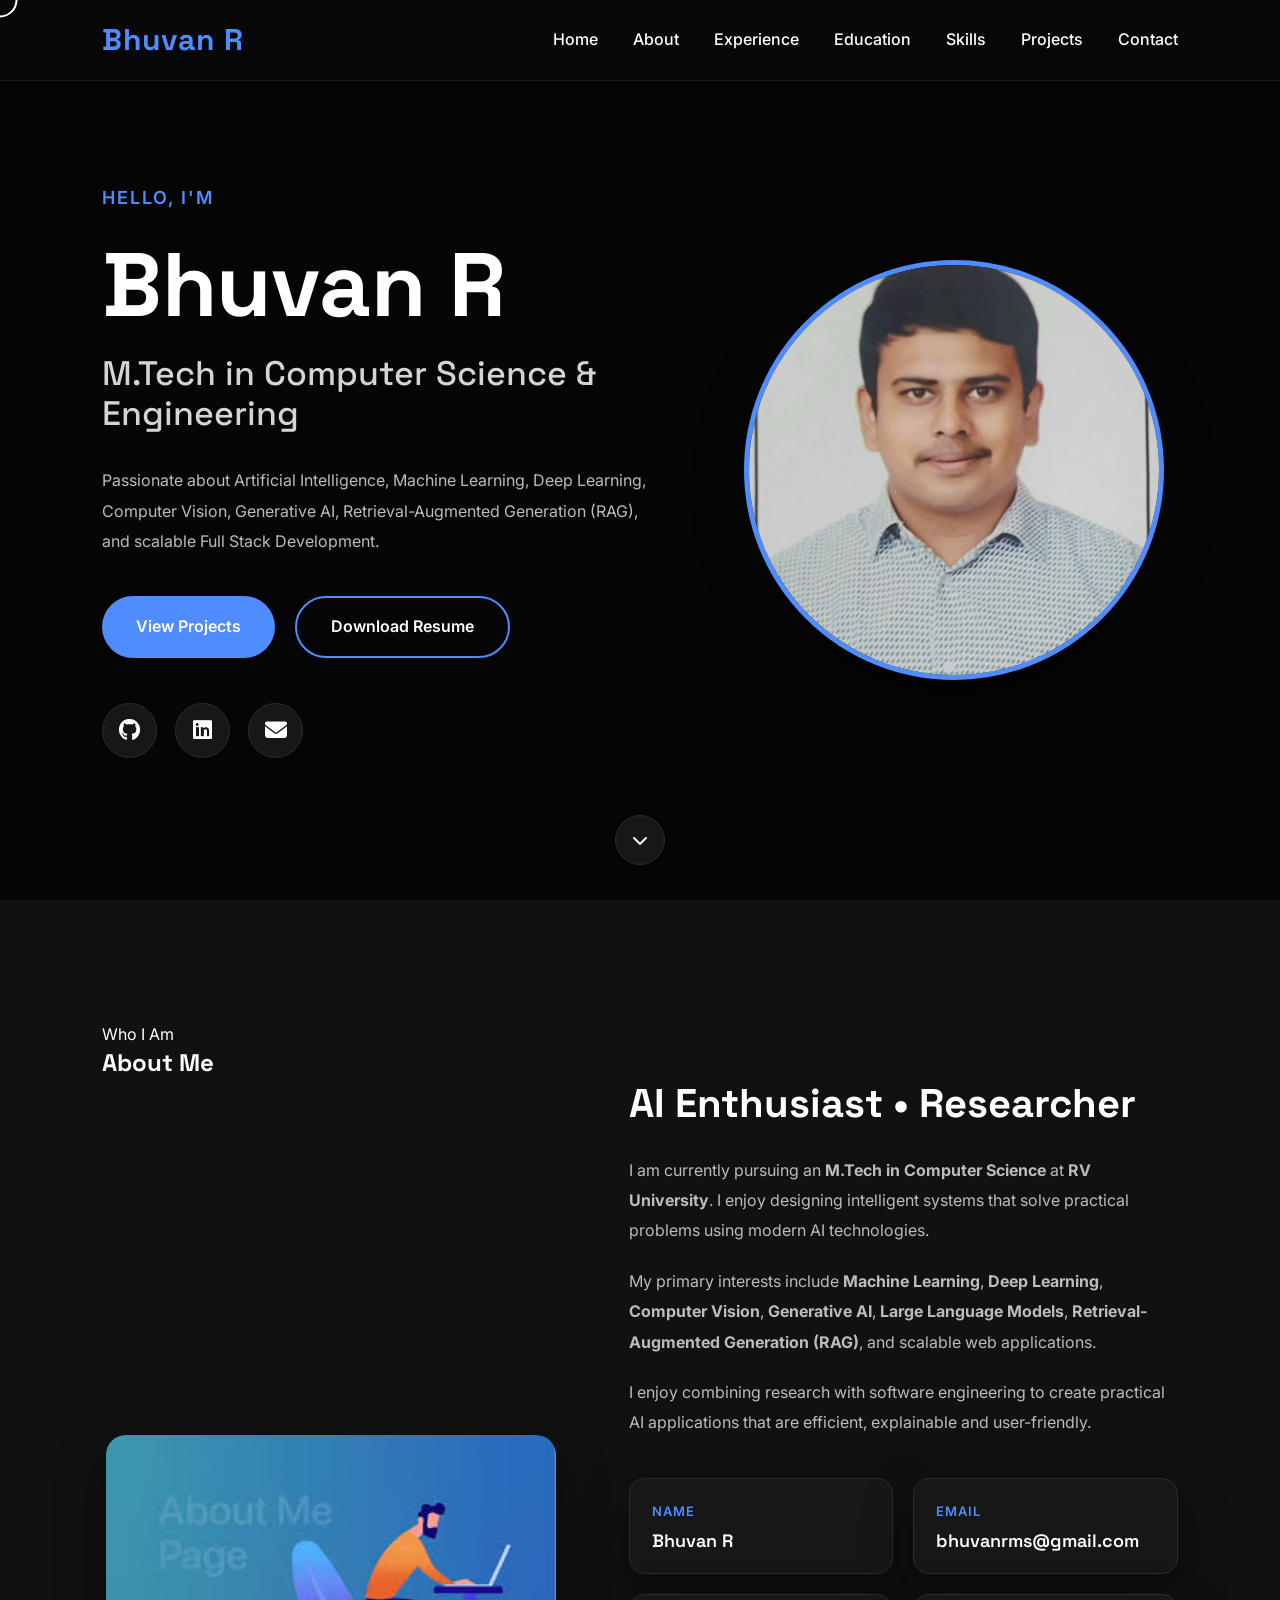
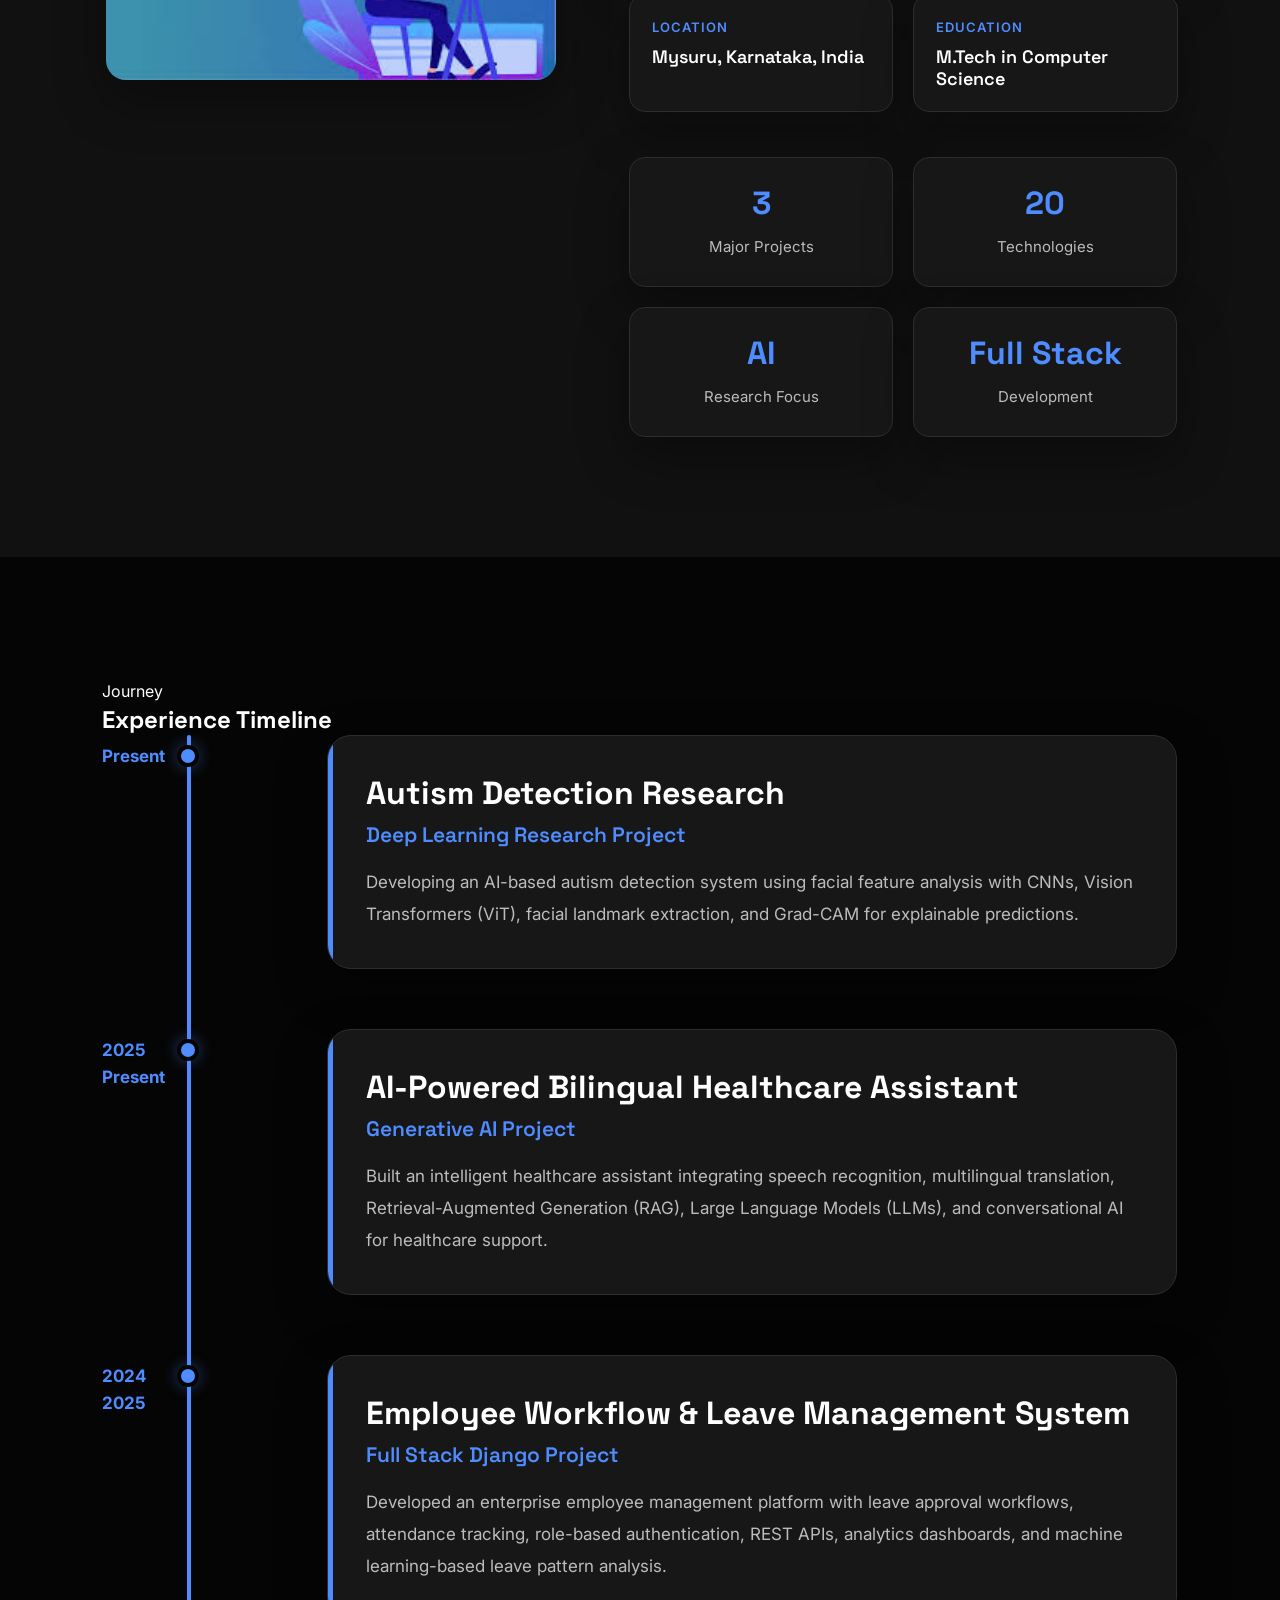
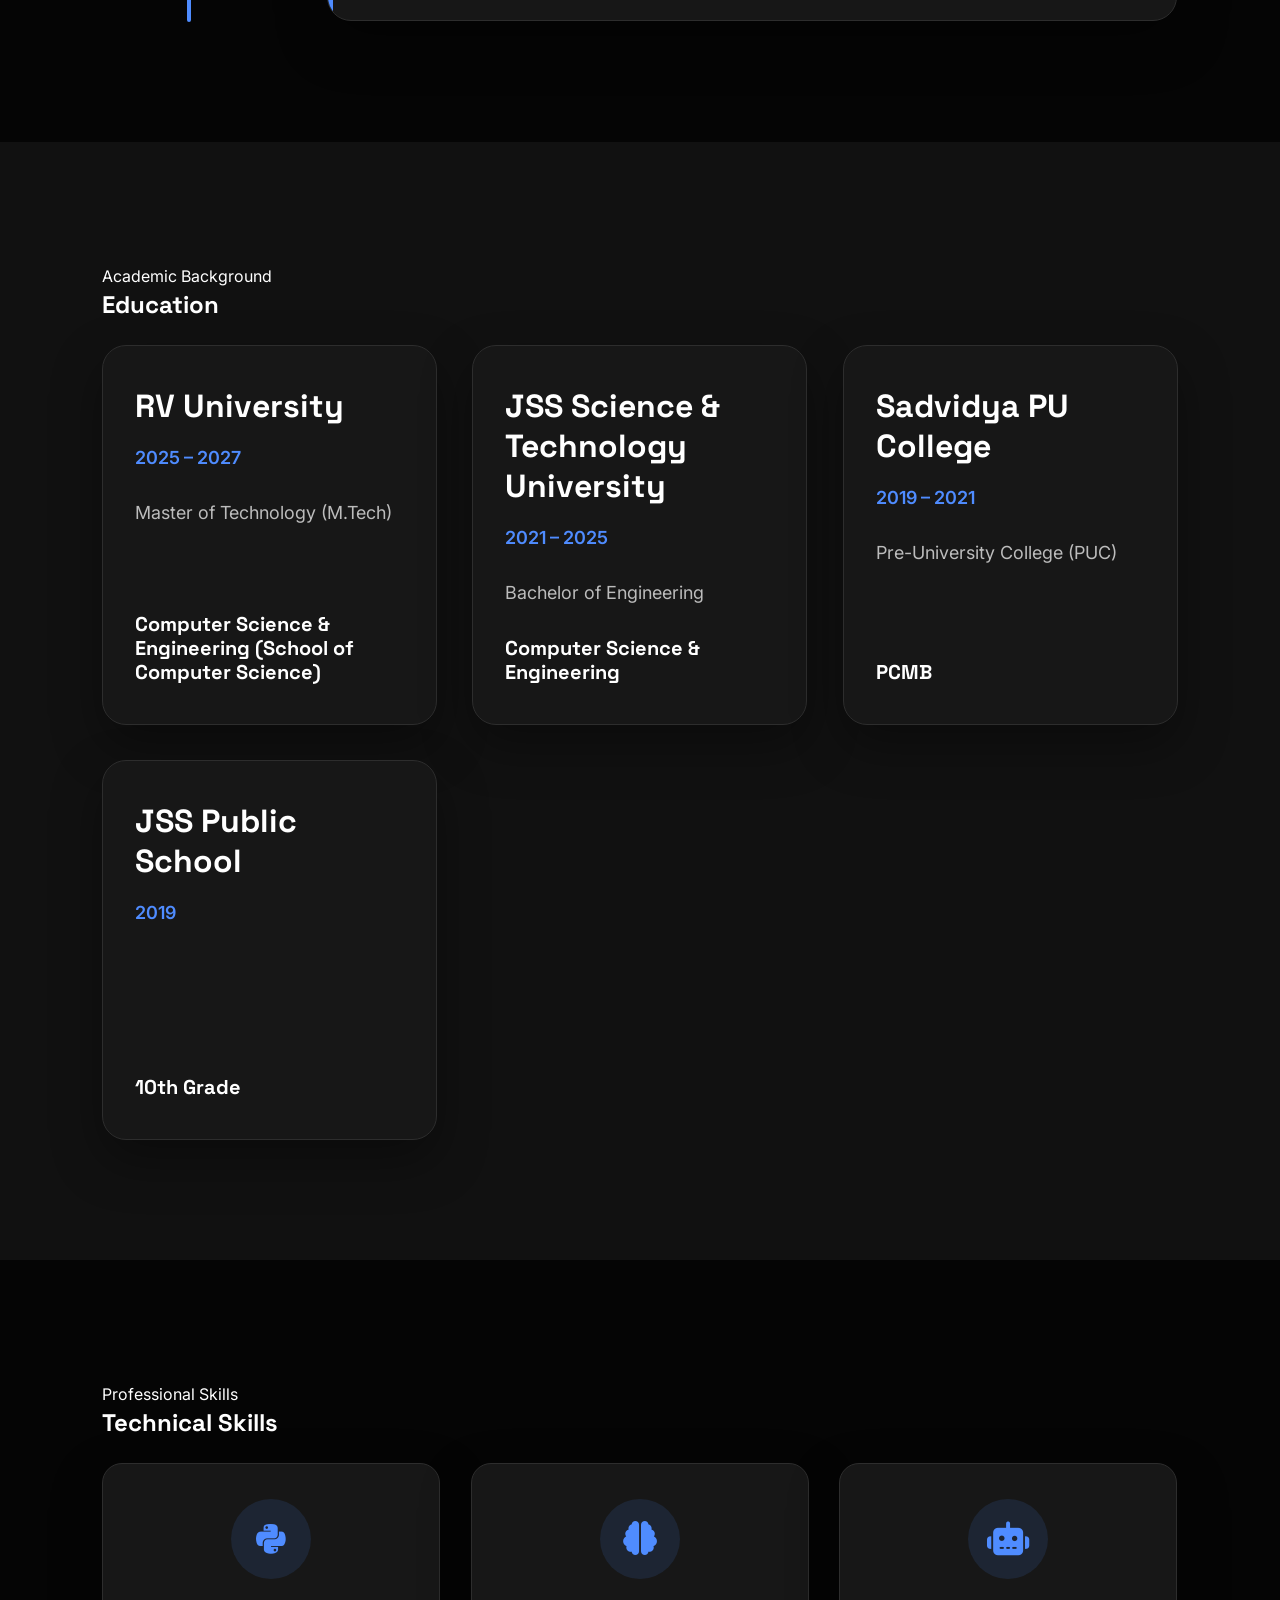
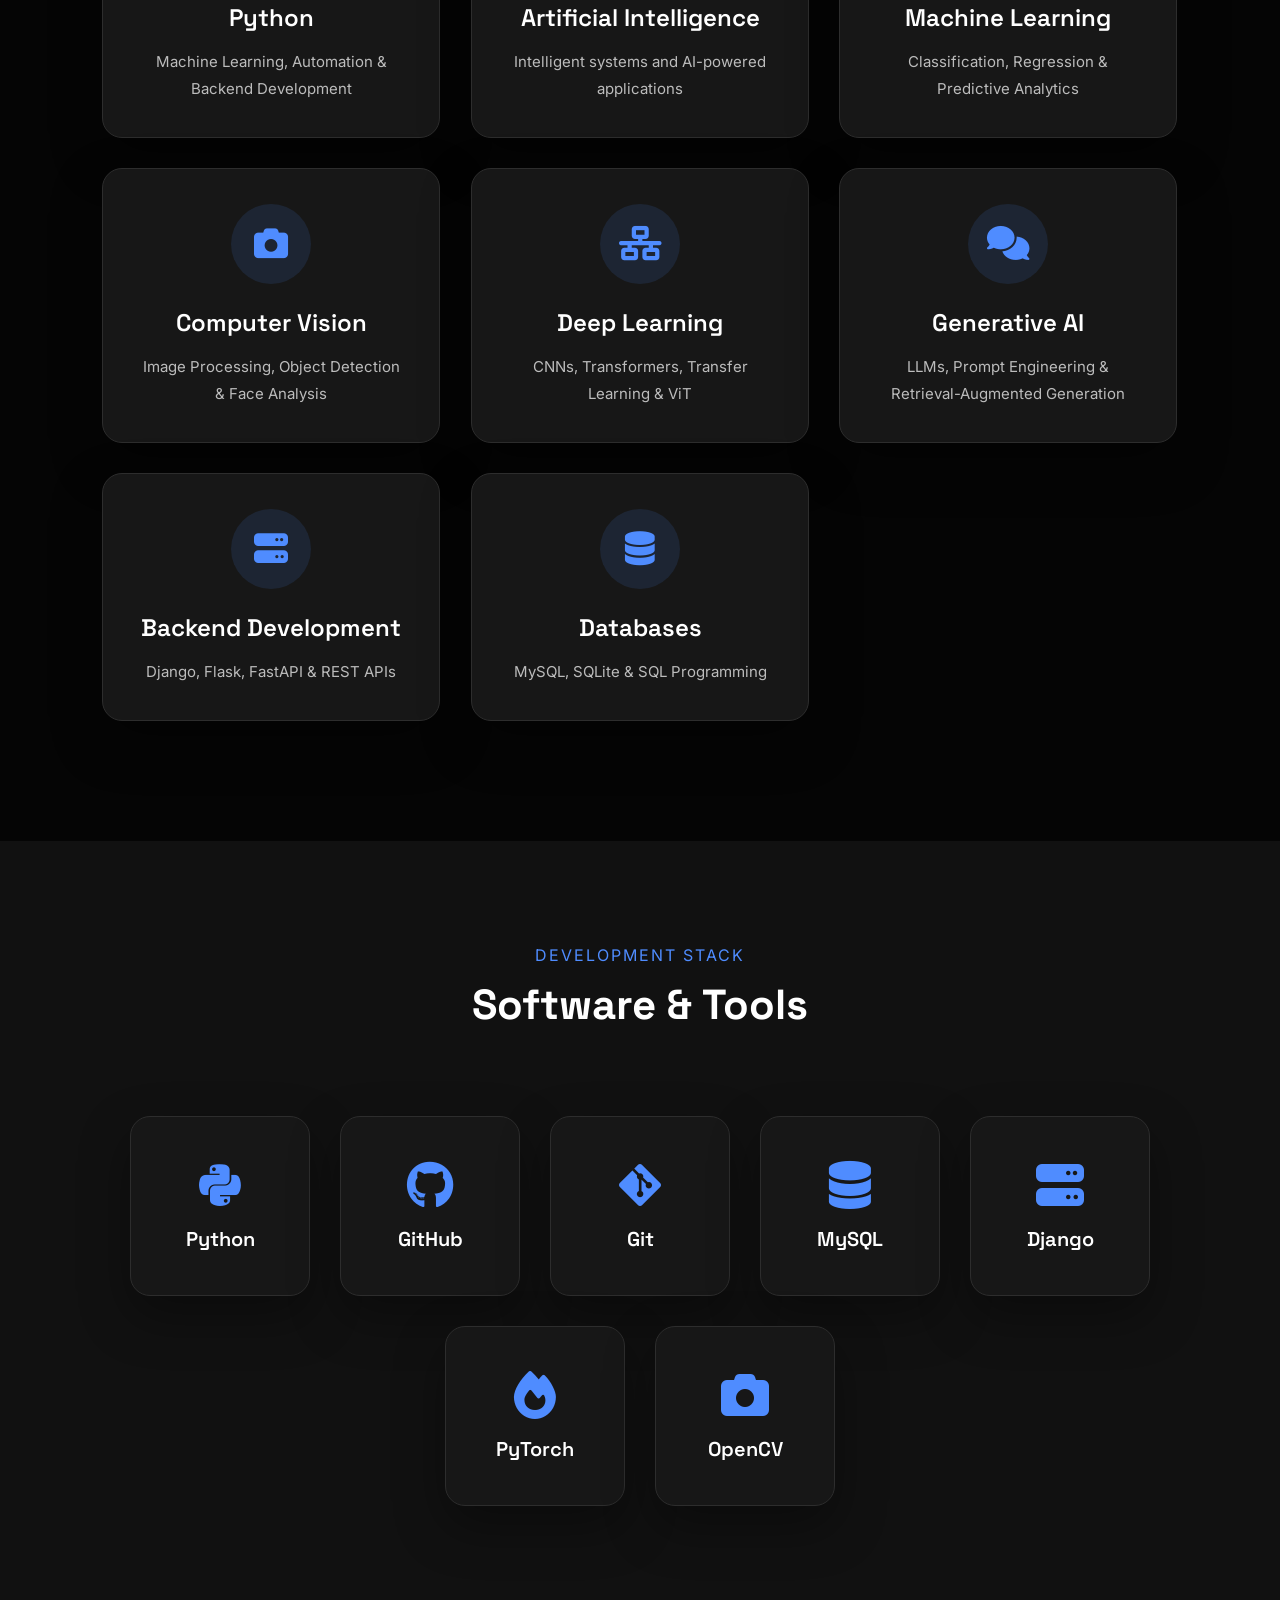
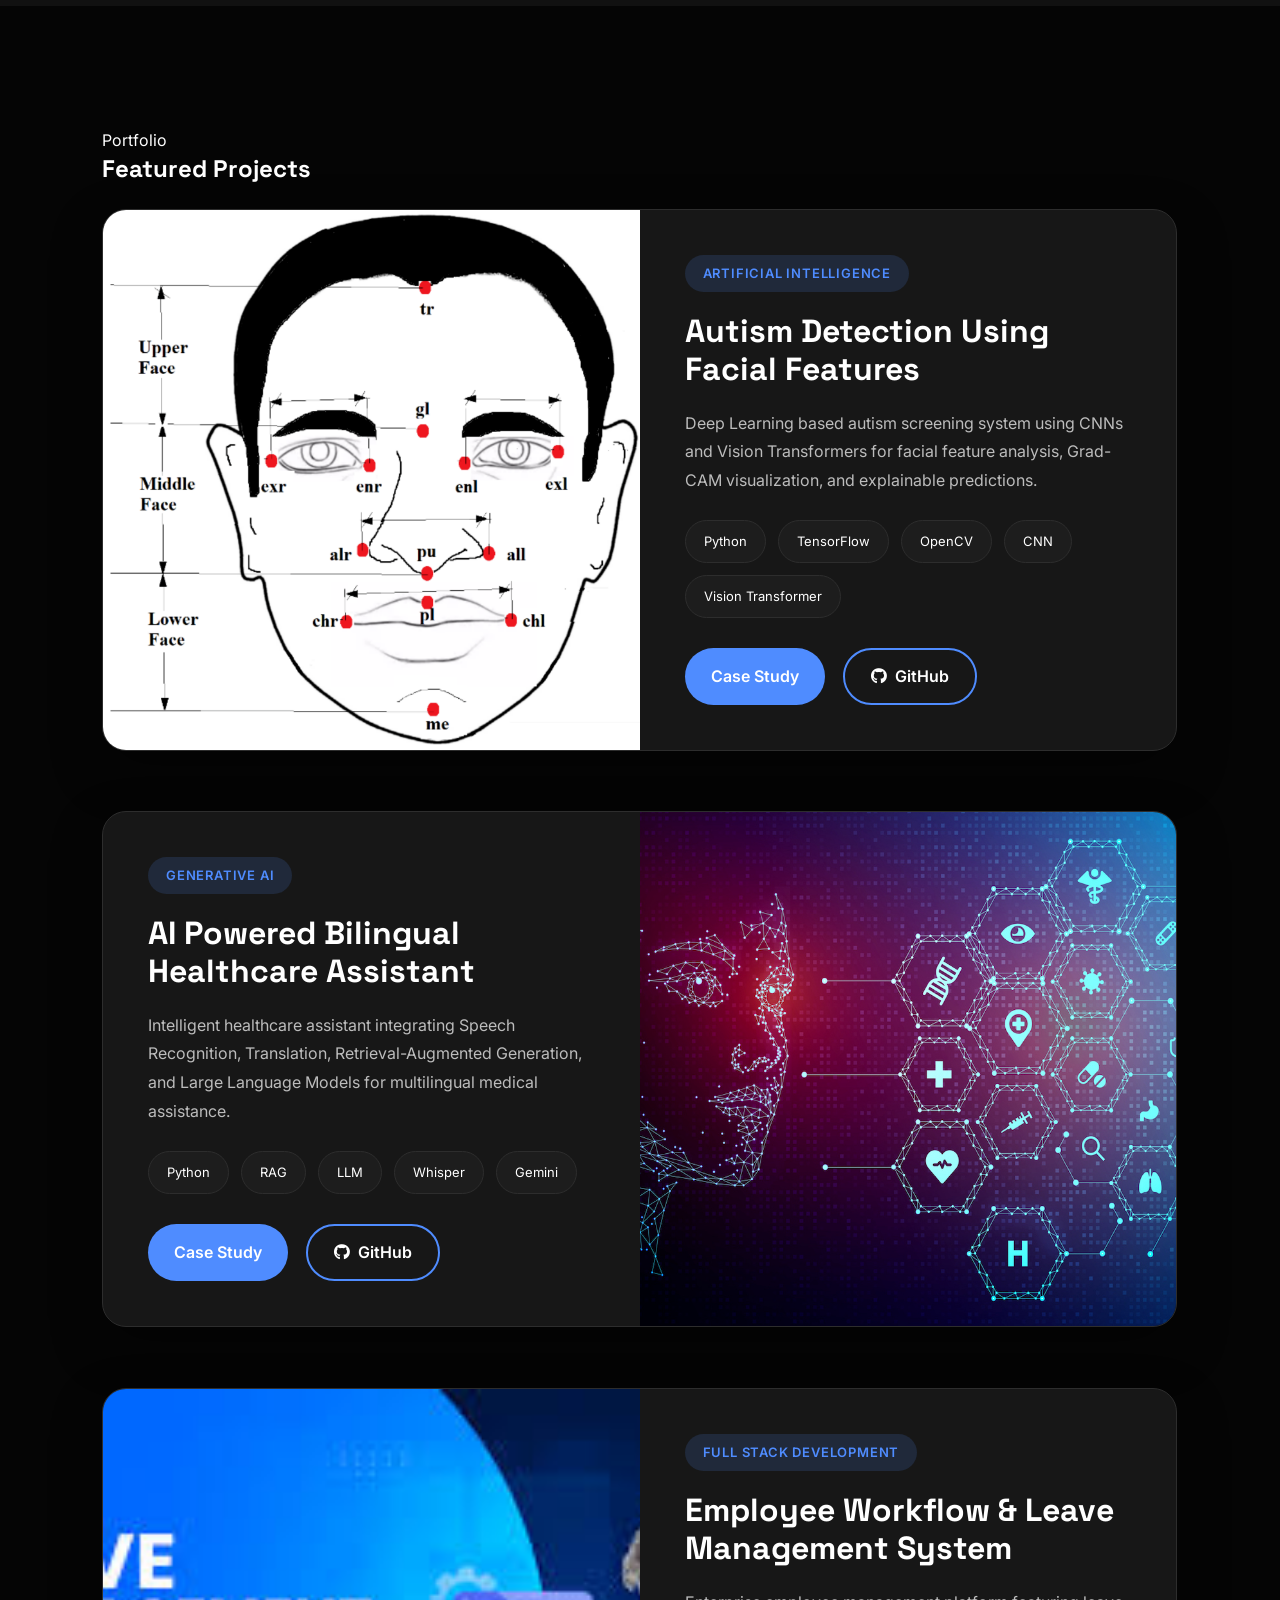
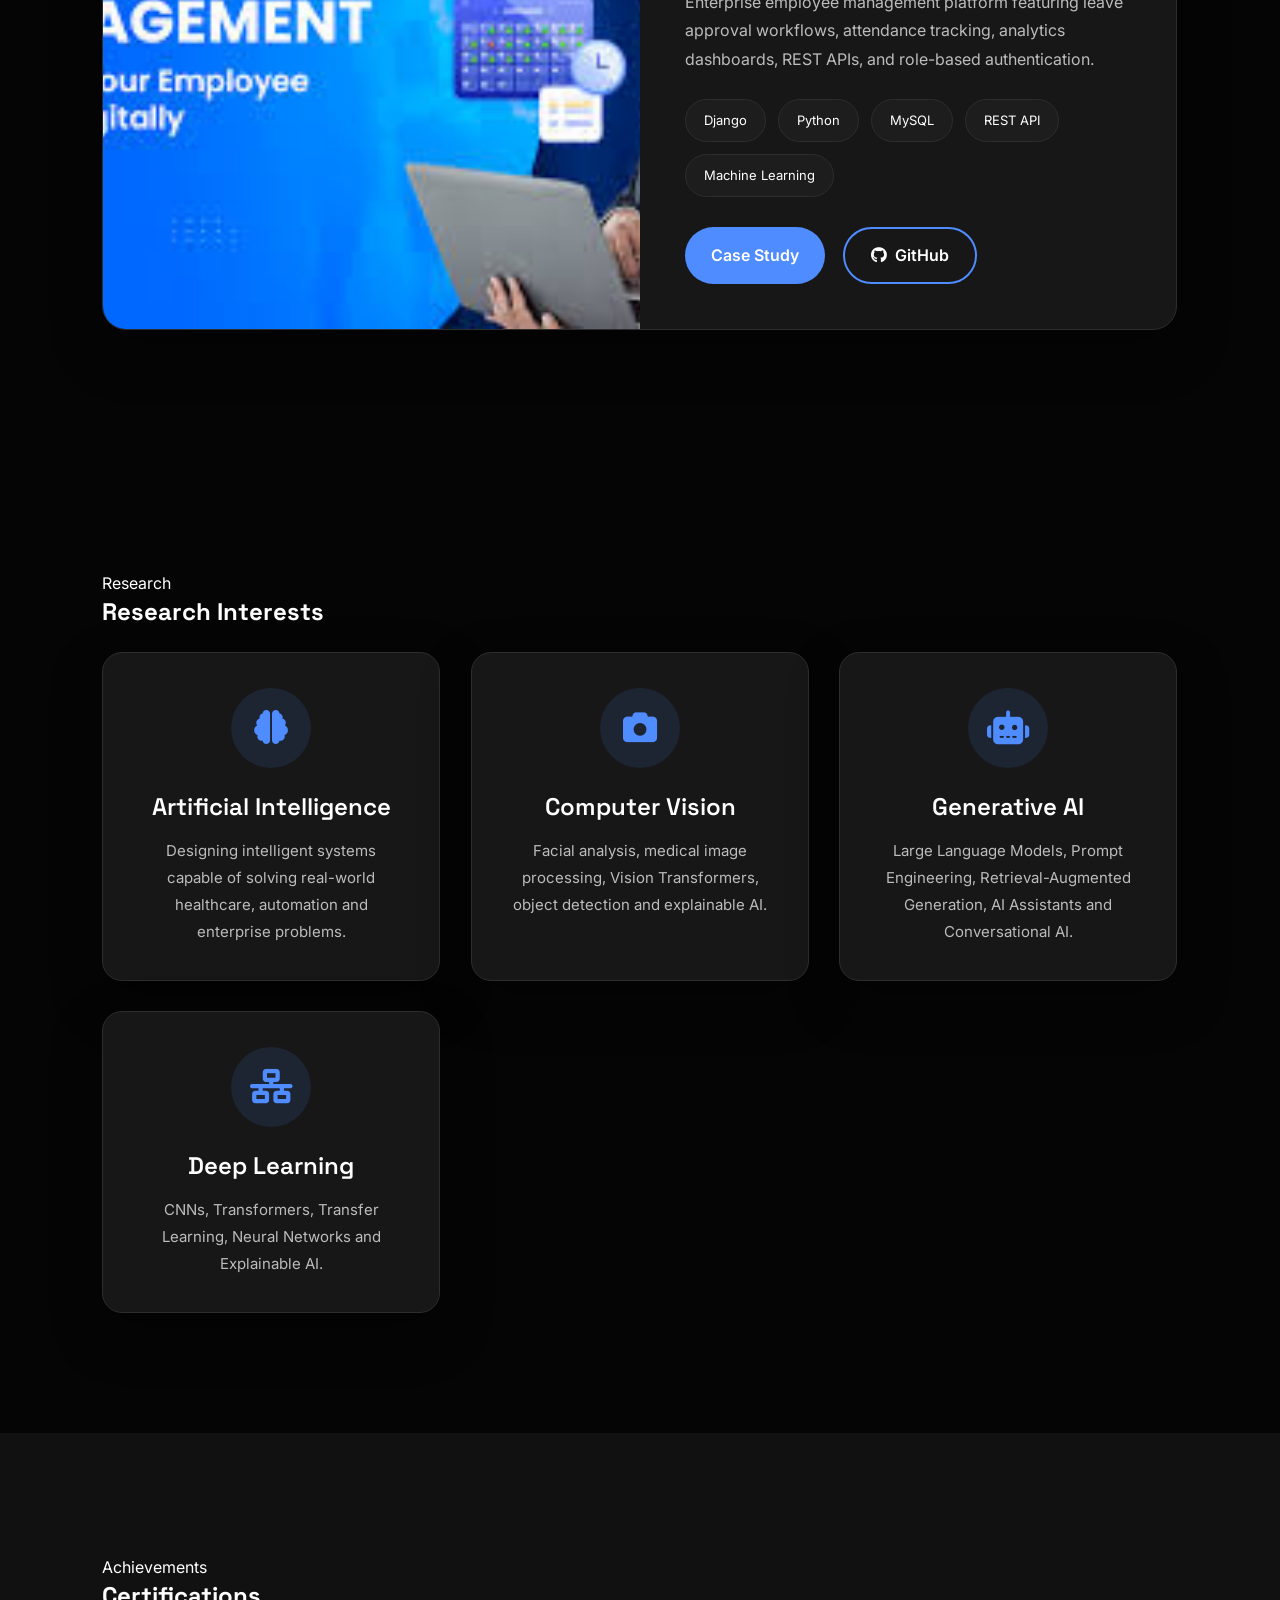
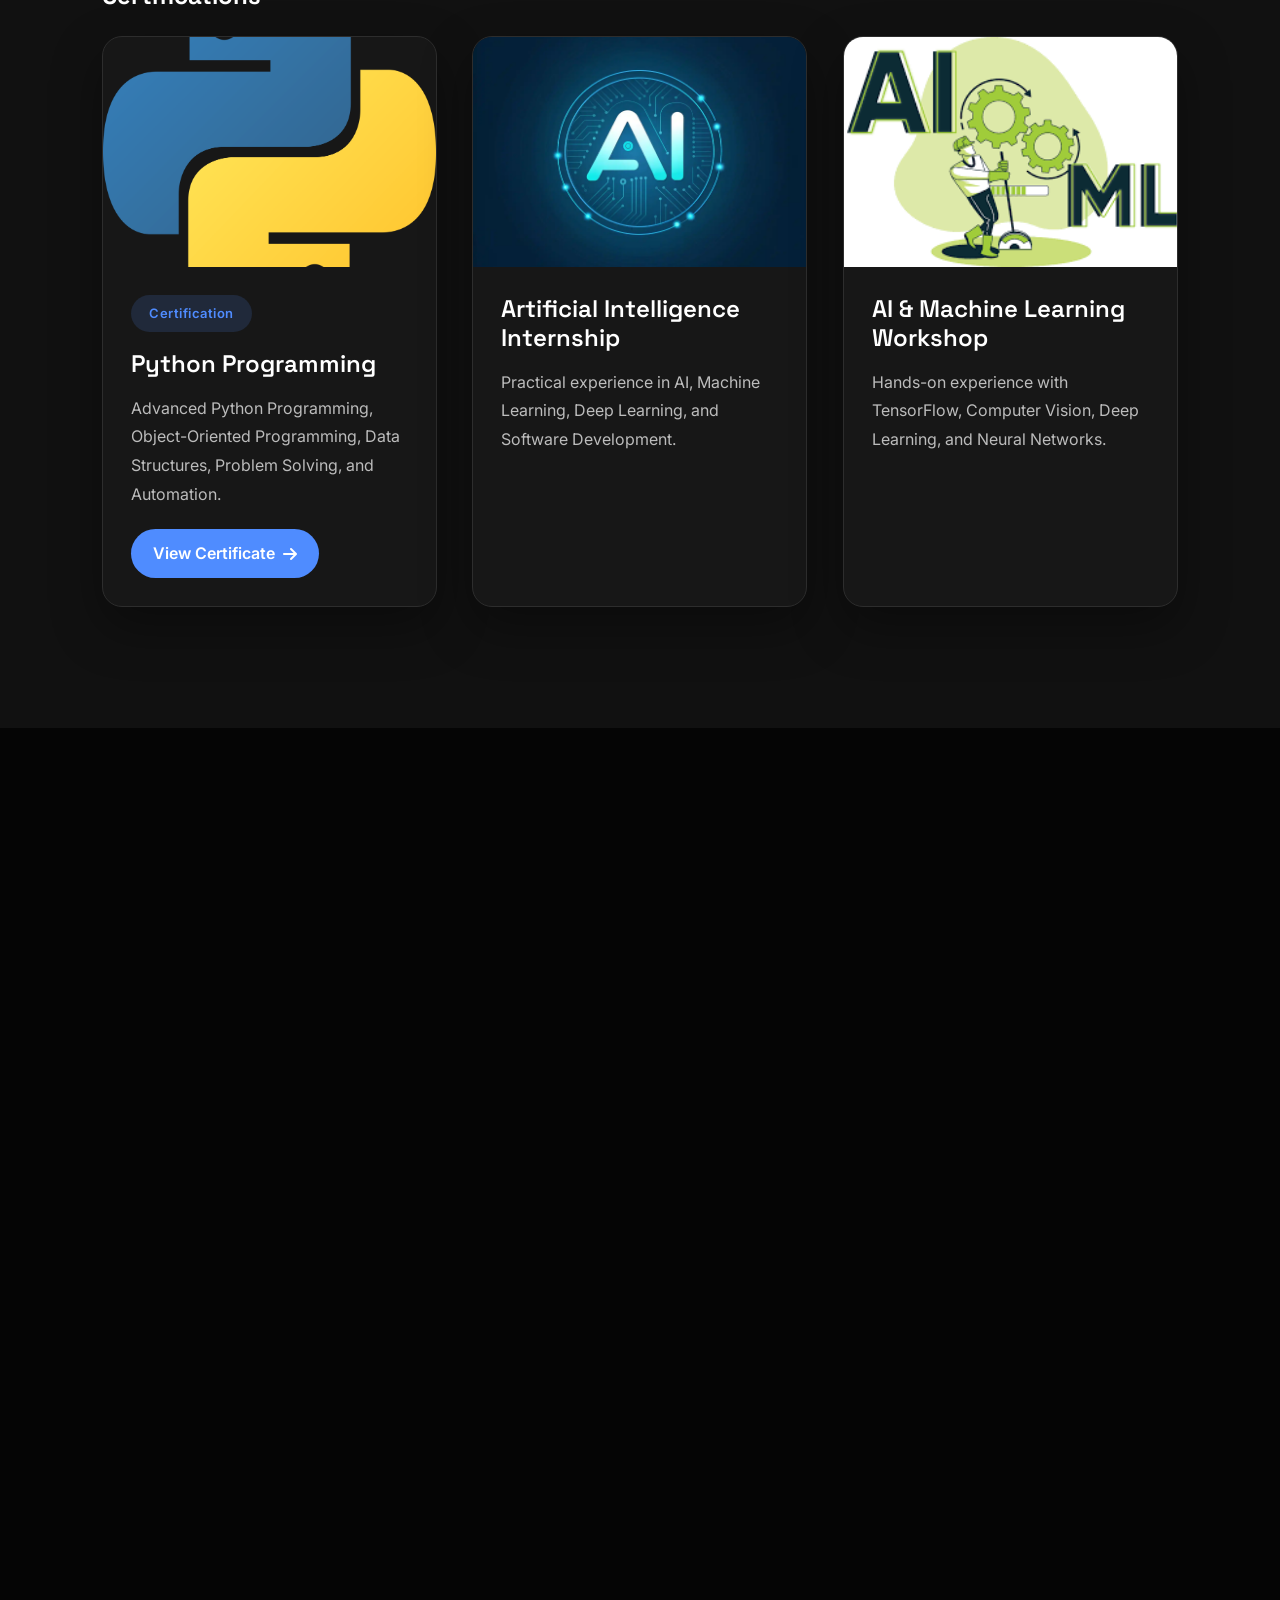
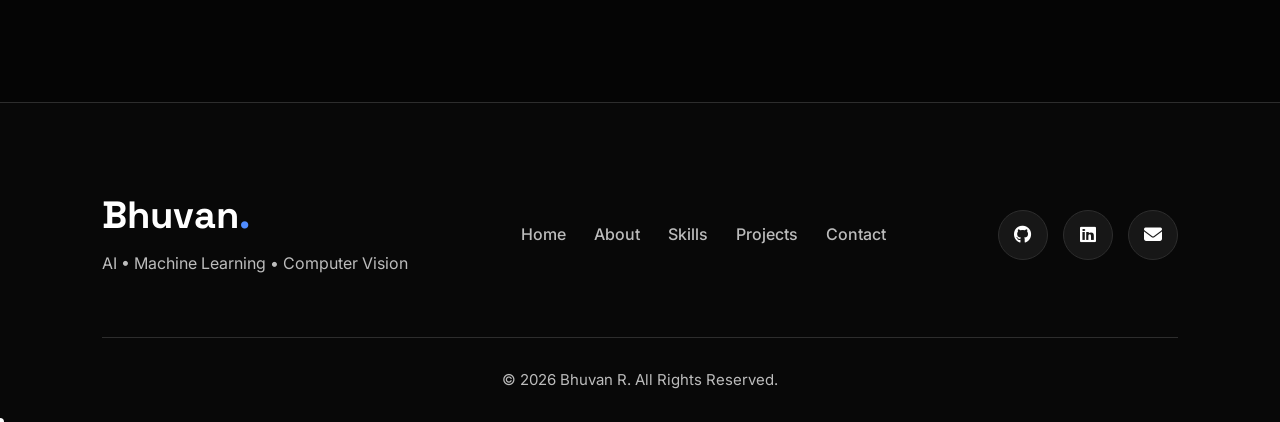
==== commit 56b8aca0: "Corrected UI" ====
--- a/index.html
+++ b/index.html
@@ -10,13 +10,13 @@
         <meta name="viewport" content="width=device-width, initial-scale=1.0">
 
         <!-- SEO -->
-        <title>Bhuvan R | AI & Full Stack Developer Portfolio</title>
+        <title>Bhuvan R | Portfolio</title>
 
         <meta name="description"
-            content="Official portfolio of Bhuvan R, an M.Tech Artificial Intelligence student specializing in Deep Learning, Computer Vision, Generative AI, Machine Learning, Django, and Full Stack Development.">
+            content="Official portfolio of Bhuvan R, an M.Tech Computer Science student specializing in Deep Learning, Computer Vision, Generative AI, Machine Learning, Django, and Full Stack Development.">
 
         <meta name="keywords"
-            content="Bhuvan R, Artificial Intelligence, AI Engineer, Machine Learning, Deep Learning, Computer Vision, Generative AI, LLM, RAG, Python, Django, Portfolio, Full Stack Developer">
+            content="Bhuvan R, Computer Science, AI Engineer, Machine Learning, Deep Learning, Computer Vision, Generative AI, LLM, RAG, Python, Django, Portfolio, Full Stack Developer">
 
         <meta name="author" content="Bhuvan R">
 
@@ -30,10 +30,10 @@
 
         <!-- Open Graph -->
         <meta property="og:title"
-            content="Bhuvan R | AI & Full Stack Developer Portfolio">
+            content="Bhuvan R | Portfolio">
 
         <meta property="og:description"
-            content="Explore projects in Artificial Intelligence, Deep Learning, Computer Vision, Django, and Generative AI.">
+            content="Explore projects in Computer Science, Deep Learning, Computer Vision, Django, and Generative AI.">
 
         <meta property="og:type" content="website">
 
@@ -49,7 +49,7 @@
         <meta name="twitter:card" content="summary_large_image">
 
         <meta name="twitter:title"
-            content="Bhuvan R | AI & Full Stack Developer Portfolio">
+            content="Bhuvan R | Portfolio">
 
         <meta name="twitter:description"
             content="Portfolio showcasing AI, Machine Learning, Computer Vision, Django, and Full Stack Development projects.">
@@ -153,7 +153,7 @@
 
                     <h1> Bhuvan R </h1>
 
-                    <h2> M.Tech Student </h2>
+                    <h2> M.Tech in Computer Science & Engineering </h2>
 
                     <p class="hero-description">
 
@@ -256,7 +256,7 @@
                         <p>
 
                             I am currently pursuing an
-                            <strong>M.Tech in Artificial Intelligence</strong>
+                            <strong>M.Tech in Computer Science</strong>
                             at <strong>RV University</strong>.
                             I enjoy designing intelligent systems that solve
                             practical problems using modern AI technologies.
@@ -315,7 +315,7 @@
 
                                 <span>Education</span>
 
-                                <h4>M.Tech in Artificial Intelligence</h4>
+                                <h4>M.Tech in Computer Science</h4>
 
                             </div>
 
@@ -366,124 +366,87 @@
             <section id="experience" class="experience fade-up">
 
                 <div class="section-title">
-
                     <p>Journey</p>
-
                     <h2>Experience Timeline</h2>
-
                 </div>
 
                 <div class="timeline">
 
+                    <!-- Timeline Item 1 -->
                     <div class="timeline-item">
 
                         <div class="timeline-date">
-
-                            2025 <br>to<br> Present
-
+                            Present
+                        </div>
+
+                        <div class="timeline-content slide-right">
+
+                            <h3>Autism Detection Research</h3>
+
+                            <h4>Deep Learning Research Project</h4>
+
+                            <p>
+                                Developing an AI-based autism detection system
+                                using facial
+                                feature analysis with CNNs, Vision Transformers
+                                (ViT),
+                                facial landmark extraction, and Grad-CAM for
+                                explainable
+                                predictions.
+                            </p>
+
+                        </div>
+
+                    </div>
+
+                    <!-- Timeline Item 2 -->
+                    <div class="timeline-item">
+
+                        <div class="timeline-date">
+                            2025 <br> Present
                         </div>
 
                         <div class="timeline-content slide-left">
 
-                            <h3>M.Tech in Artificial Intelligence</h3>
-
-                            <h4>RV University, Bengaluru</h4>
+                            <h3>AI-Powered Bilingual Healthcare Assistant</h3>
+
+                            <h4>Generative AI Project</h4>
 
                             <p>
-
-                                Pursuing a Master's degree specializing in
-                                Artificial Intelligence with focus areas in
-                                Deep Learning, Computer Vision,
-                                Large Language Models,
-                                Retrieval-Augmented Generation (RAG),
-                                and Explainable AI.
-
+                                Built an intelligent healthcare assistant
+                                integrating
+                                speech recognition, multilingual translation,
+                                Retrieval-Augmented Generation (RAG), Large
+                                Language Models
+                                (LLMs), and conversational AI for healthcare
+                                support.
                             </p>
 
                         </div>
 
                     </div>
 
+                    <!-- Timeline Item 3 -->
                     <div class="timeline-item">
 
                         <div class="timeline-date">
-
-                            2025
-
+                            2024 <br> 2025
                         </div>
 
                         <div class="timeline-content slide-right">
 
-                            <h3>Autism Detection Research</h3>
-
-                            <h4>Deep Learning Project</h4>
+                            <h3>Employee Workflow & Leave Management System</h3>
+
+                            <h4>Full Stack Django Project</h4>
 
                             <p>
-
-                                Developed an AI system for autism detection
-                                using facial feature analysis with
-                                CNNs, Vision Transformers,
-                                Grad-CAM visualization,
-                                and facial landmark extraction.
-
-                            </p>
-
-                        </div>
-
-                    </div>
-
-                    <div class="timeline-item">
-
-                        <div class="timeline-date">
-
-                            2025
-
-                        </div>
-
-                        <div class="timeline-content slide-left">
-
-                            <h3>AI Healthcare Assistant</h3>
-
-                            <h4>Generative AI Project</h4>
-
-                            <p>
-
-                                Built a bilingual healthcare assistant
-                                integrating speech recognition,
-                                Retrieval-Augmented Generation,
-                                multilingual translation,
-                                and LLM-powered medical assistance.
-
-                            </p>
-
-                        </div>
-
-                    </div>
-
-                    <div class="timeline-item">
-
-                        <div class="timeline-date">
-
-                            2024 <br>to<br> 2025
-
-                        </div>
-
-                        <div class="timeline-content slide-right">
-
-                            <h3>Employee Workflow System</h3>
-
-                            <h4>Django Full Stack Project</h4>
-
-                            <p>
-
-                                Developed an enterprise employee
-                                management platform featuring
-                                leave approval workflows,
-                                attendance tracking,
+                                Developed an enterprise employee management
+                                platform with
+                                leave approval workflows, attendance tracking,
+                                role-based authentication, REST APIs, analytics
                                 dashboards,
-                                REST APIs,
-                                and role-based authentication.
-
+                                and machine learning-based leave pattern
+                                analysis.
                             </p>
 
                         </div>
@@ -686,16 +649,14 @@
 
             </section>
 
-            <section id="software"
-                class="software fade-up">
+            <section id="software" class="software fade-up">
 
                 <div class="section-title">
-
                     <p>Development Stack</p>
-
-                    <h2>Software & Tools</h2> <br>
-
-                </div>
+                    <h2>Software & Tools</h2>
+                </div>
+
+                <br>
 
                 <div class="software-grid">
 
@@ -705,11 +666,6 @@
                     </div>
 
                     <div class="tool-card zoom">
-                        <i class="fas fa-code"></i>
-                        <h3>Visual Studio Code</h3>
-                    </div>
-
-                    <div class="tool-card zoom">
                         <i class="fab fa-github"></i>
                         <h3>GitHub</h3>
                     </div>
@@ -730,11 +686,6 @@
                     </div>
 
                     <div class="tool-card zoom">
-                        <i class="fas fa-brain"></i>
-                        <h3>TensorFlow</h3>
-                    </div>
-
-                    <div class="tool-card zoom">
                         <i class="fas fa-fire"></i>
                         <h3>PyTorch</h3>
                     </div>
@@ -742,41 +693,6 @@
                     <div class="tool-card zoom">
                         <i class="fas fa-camera"></i>
                         <h3>OpenCV</h3>
-                    </div>
-
-                    <div class="tool-card zoom">
-                        <i class="fas fa-chart-line"></i>
-                        <h3>Scikit-Learn</h3>
-                    </div>
-
-                    <div class="tool-card zoom">
-                        <i class="fas fa-book"></i>
-                        <h3>Jupyter Notebook</h3>
-                    </div>
-
-                    <div class="tool-card zoom">
-                        <i class="fab fa-docker"></i>
-                        <h3>Docker</h3>
-                    </div>
-
-                    <div class="tool-card zoom">
-                        <i class="fas fa-paper-plane"></i>
-                        <h3>Postman</h3>
-                    </div>
-
-                    <div class="tool-card zoom">
-                        <i class="fas fa-cube"></i>
-                        <h3>NumPy</h3>
-                    </div>
-
-                    <div class="tool-card zoom">
-                        <i class="fas fa-table"></i>
-                        <h3>Pandas</h3>
-                    </div>
-
-                    <div class="tool-card zoom">
-                        <i class="fas fa-chart-bar"></i>
-                        <h3>Matplotlib</h3>
                     </div>
 
                 </div>
